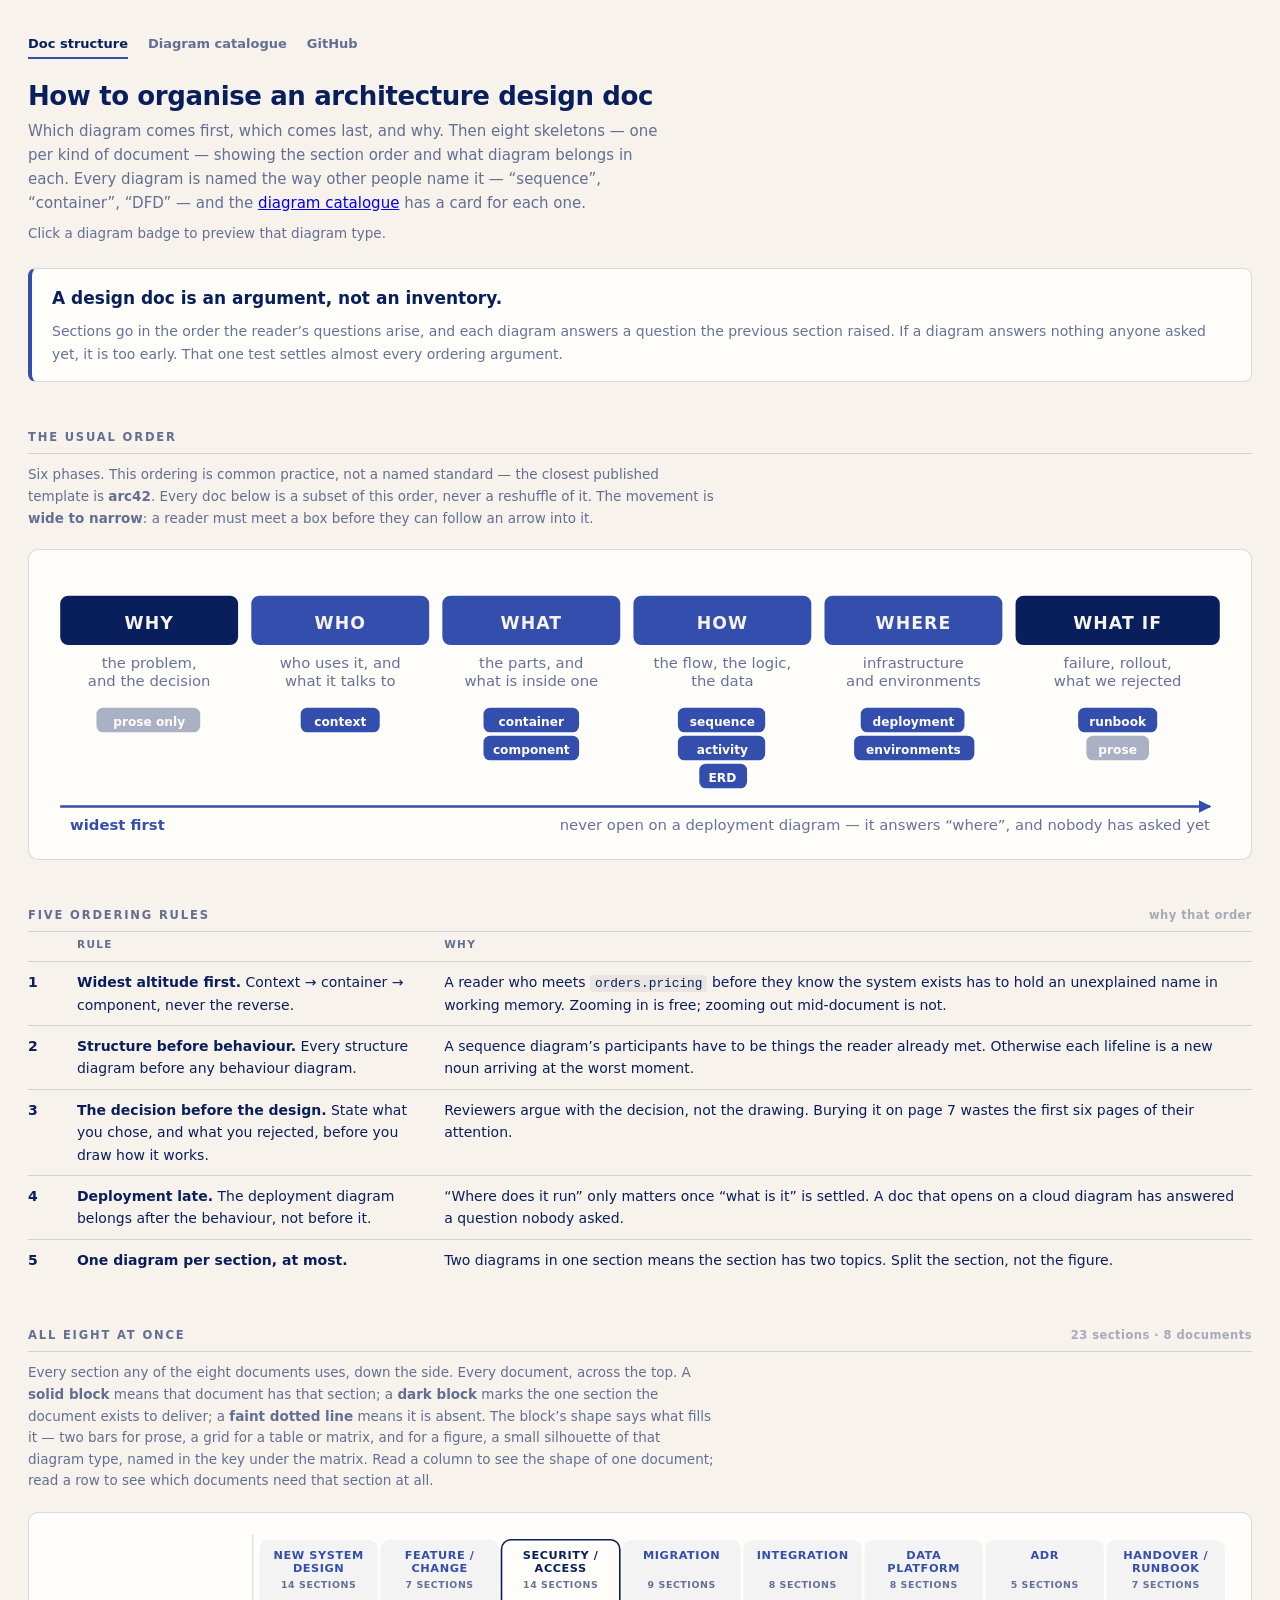
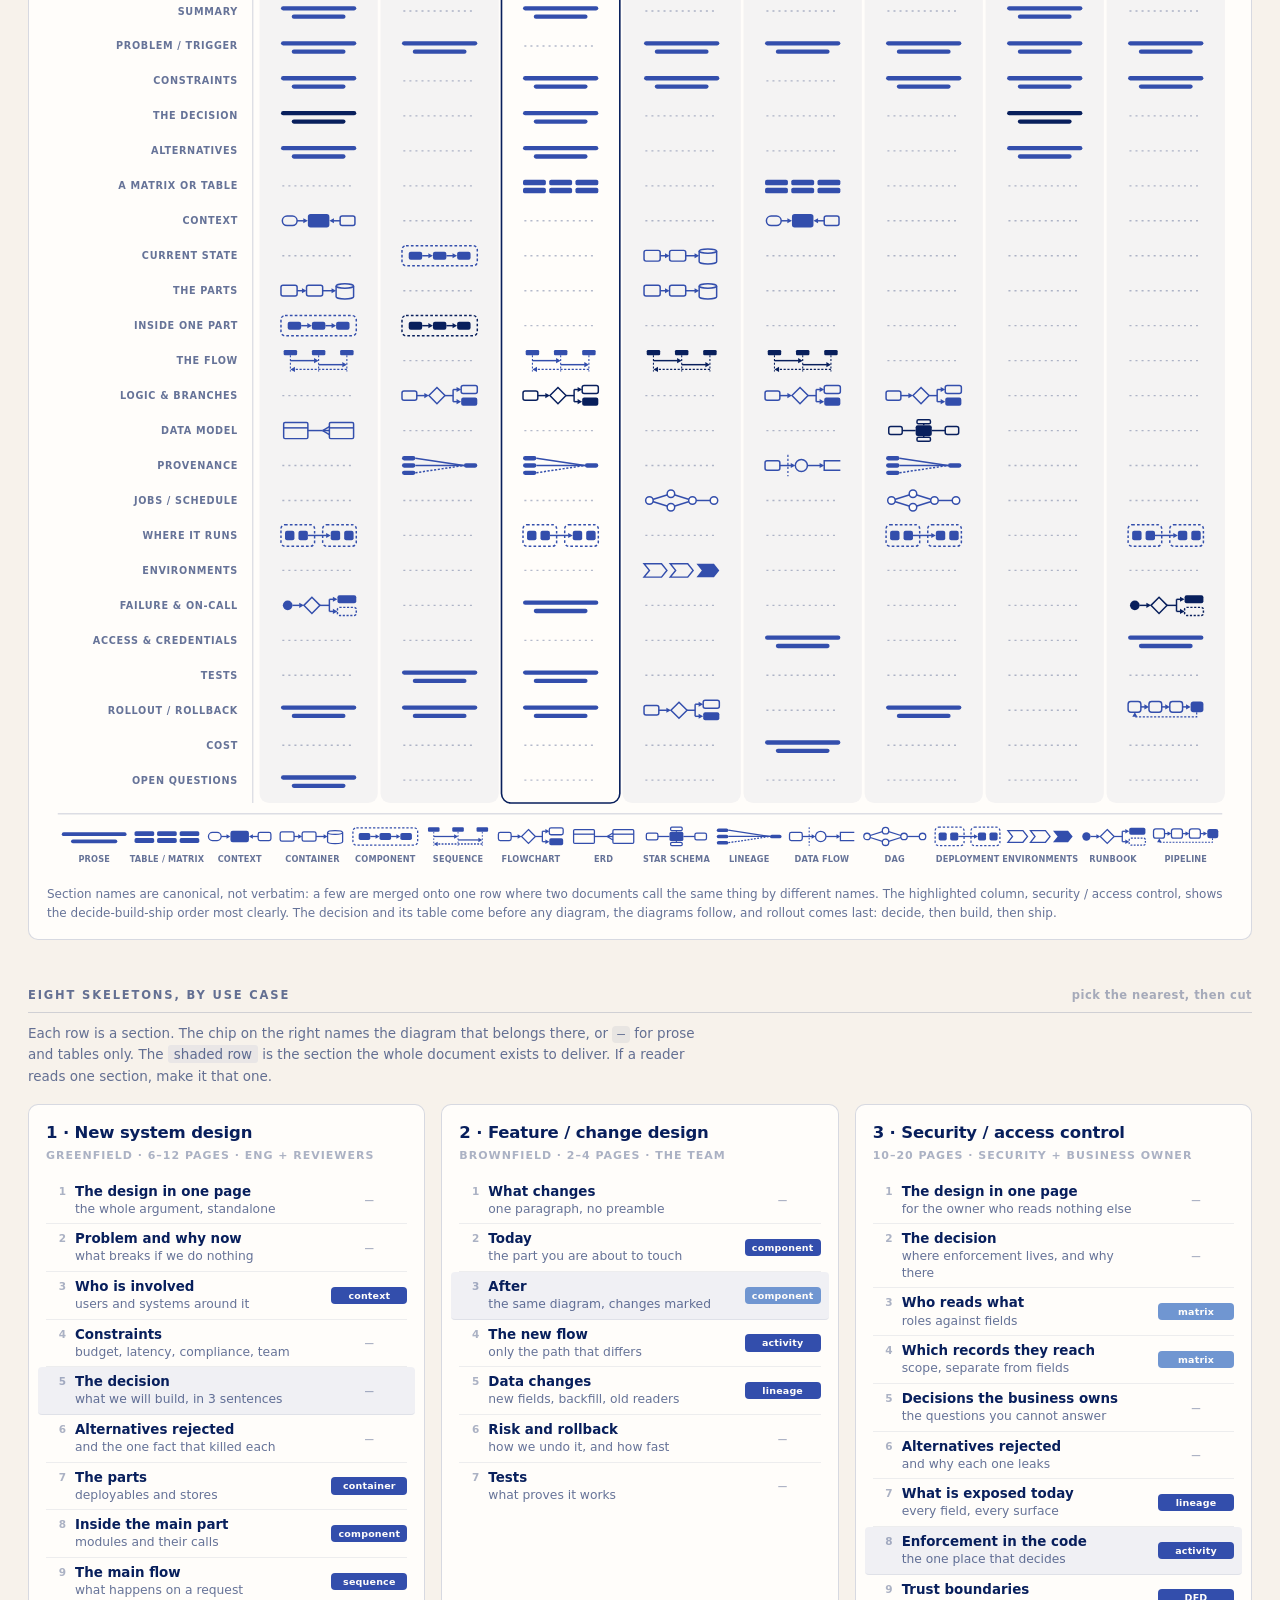
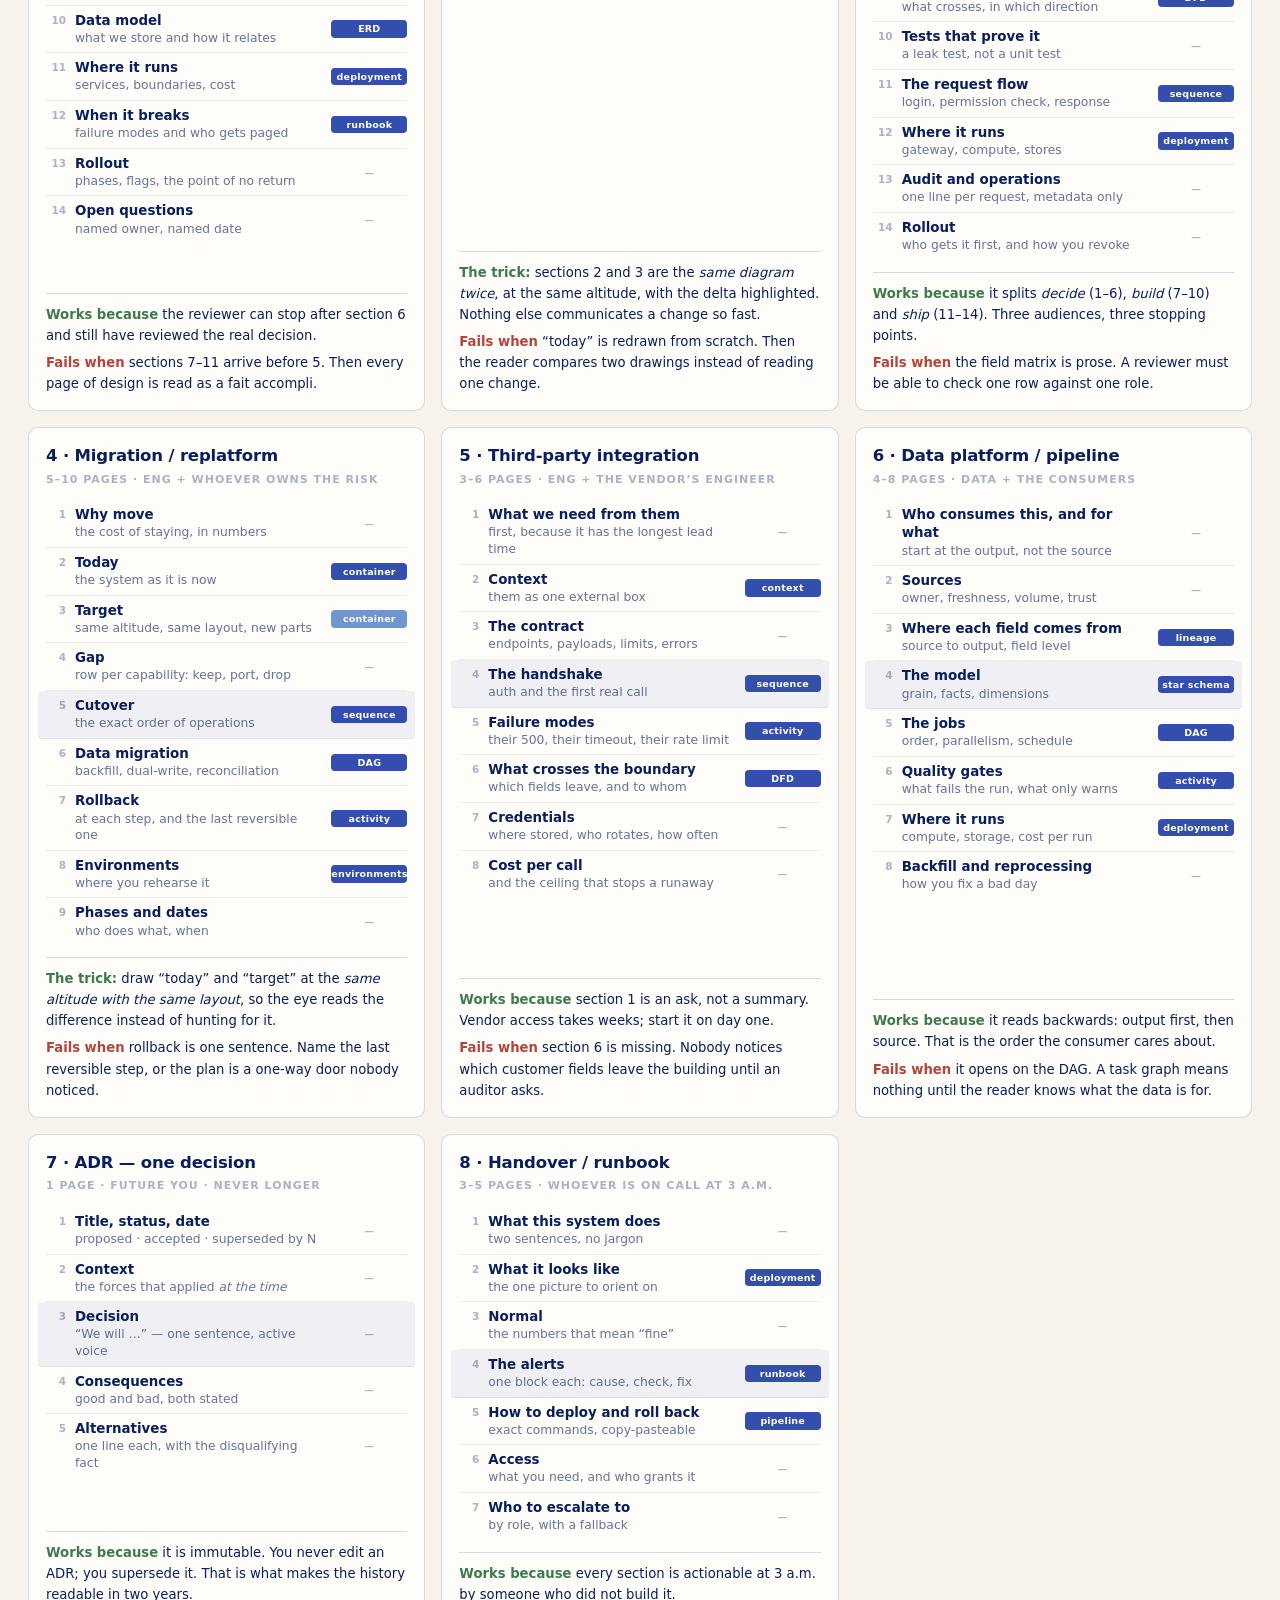
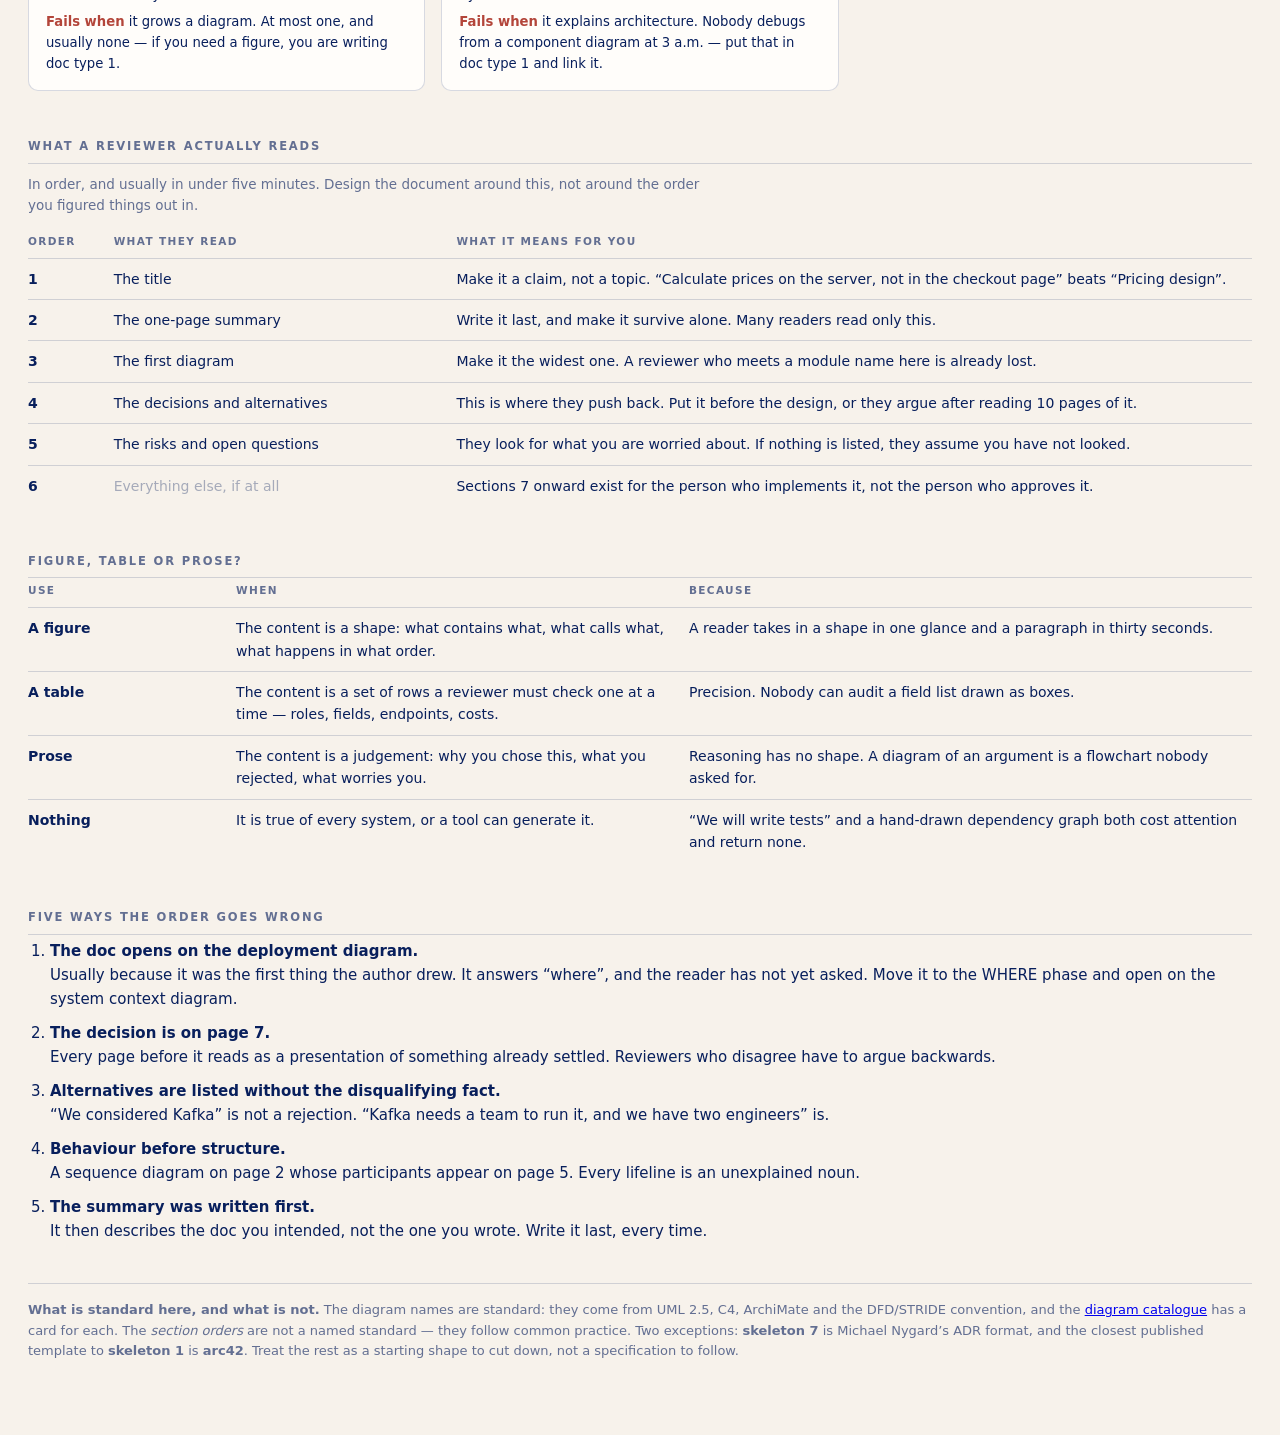
==== docs/index.html @ 03df4615 "docs(site): add design-doc guide with diagram previews INTENTION: Publish a guide that teaches peopl" ====
<!doctype html>
<html lang="en"><head><meta charset="utf-8">
<meta name="viewport" content="width=device-width,initial-scale=1">
<title>How to organise an architecture design doc</title>
<link rel="icon" href="data:,">
<!-- Companion to diagram-types.html. Self-contained: no font, no CDN, no external request.
     One small inline script (no library) opens a diagram badge as a preview. It fetches only
     diagram-types.html from this same site; when that fails, the badge is a plain link.
     Diagram names follow UML 2.5, C4, ArchiMate and the DFD convention; diagram-types.html cards each one. -->
<style>
  :root{
    --bg:#F7F2EB; --card:#FFFDFA; --txt:#081F5C; --data:#334EAC; --data2:#7096D1;
    --mut:rgba(8,31,92,.62); --faint:rgba(8,31,92,.34); --grid:rgba(8,31,92,.16);
    --ok:#3E7A4E; --no:#B3453A;
    --sans:"Segoe UI",system-ui,-apple-system,"Helvetica Neue",sans-serif;
    --mono:ui-monospace,"Cascadia Mono",Consolas,monospace;
  }
  *{box-sizing:border-box}
  body{background:var(--bg);color:var(--txt);margin:0;font:15px/1.6 var(--sans);padding:34px 28px 60px}
  .wrap{max-width:1240px;margin:0 auto}
  h1{font-size:26px;line-height:1.22;margin:0 0 6px;letter-spacing:-.015em}
  .lede{font-size:15px;color:var(--mut);margin:0;max-width:68ch}
  h2{font-size:11.5px;letter-spacing:.16em;text-transform:uppercase;font-weight:700;color:var(--mut);
     margin:46px 0 4px;padding-bottom:7px;border-bottom:1px solid var(--grid)}
  h2 .cnt{float:right;letter-spacing:.04em;color:var(--faint);text-transform:none;font-weight:600}
  .note{font-size:13.5px;color:var(--mut);margin:10px 0 16px;max-width:80ch}
  .rule{background:var(--card);border:1px solid var(--grid);border-left:4px solid var(--data);
        border-radius:8px;padding:16px 20px;margin:24px 0 0}
  .rule b{font-size:17px}
  .rule p{margin:8px 0 0;color:var(--mut);font-size:14px}
  table{border-collapse:collapse;width:100%;font-size:14px}
  th{text-align:left;font-size:10.5px;letter-spacing:.13em;text-transform:uppercase;color:var(--mut);
     font-weight:700;padding:0 14px 8px 0;border-bottom:1px solid var(--grid)}
  td{padding:9px 14px 9px 0;border-bottom:1px solid var(--grid);vertical-align:top}
  tr:last-child td{border-bottom:none}
  code{font:12.8px/1.4 var(--mono);background:rgba(8,31,92,.06);padding:1px 5px;border-radius:4px}
  .hero{background:var(--card);border:1px solid var(--grid);border-radius:10px;padding:16px 18px;margin-top:20px}
  .hero svg{display:block;width:100%;height:auto}
  .grid{display:grid;grid-template-columns:repeat(auto-fit,minmax(min(388px,100%),1fr));gap:16px}
  .skel{background:var(--card);border:1px solid var(--grid);border-radius:10px;padding:15px 17px 16px;
        break-inside:avoid;display:flex;flex-direction:column}
  .skel h3{margin:0 0 1px;font-size:16.5px;letter-spacing:-.01em}
  .skel .meta{font-size:11px;letter-spacing:.09em;text-transform:uppercase;color:var(--faint);
              font-weight:700;margin:0 0 12px}
  ol.sec{list-style:none;counter-reset:s;margin:0 0 12px;padding:0}
  /* two text rows (title, question) share column 2; the chip spans both rows in column 3 */
  ol.sec li{counter-increment:s;display:grid;grid-template-columns:20px 1fr 76px;
            grid-template-areas:"n t d" "n q d";gap:0 9px;
            padding:6px 0;border-bottom:1px solid rgba(8,31,92,.07);font-size:13.4px}
  ol.sec li:last-child{border-bottom:none}
  ol.sec li:before{content:counter(s);grid-area:n;font-size:10.5px;font-weight:700;
                   color:var(--faint);text-align:right;line-height:1.55;font-variant-numeric:tabular-nums}
  ol.sec b{grid-area:t;font-weight:650;line-height:1.35}
  ol.sec span.q{grid-area:q;color:var(--mut);font-size:12.3px;line-height:1.35}
  ol.sec li.hinge{background:rgba(51,78,172,.07);margin:0 -8px;padding:6px 8px;border-radius:4px}
  .dg{grid-area:d;align-self:center;font:9.5px/1.6 var(--sans);font-weight:700;color:#FFFDFA;
      background:var(--data);border-radius:4px;padding:1px 0;text-align:center;letter-spacing:.02em}
  .dg.n{background:none;color:var(--faint);font-weight:600}
  .dg.t{background:var(--data2)}
  a.dg{text-decoration:none;cursor:pointer;transition:background-color .12s}
  a.dg:hover,a.dg:focus-visible{background:var(--txt)}
  a.dg:focus-visible{outline:2px solid var(--data2);outline-offset:2px}
  a.chip,a.key{cursor:pointer}
  a.chip:hover rect,a.chip:focus-visible rect{fill:#081F5C}
  a.chip:focus-visible,a.key:focus-visible{outline:2px solid var(--data2);outline-offset:1px}
  a.key:hover text,a.key:focus-visible text{fill:#081F5C;text-decoration:underline}
  a.key:hover g>*,a.key:focus-visible g>*{opacity:.75}
  .topnav{display:flex;flex-wrap:wrap;gap:6px 20px;font-size:13px;font-weight:600;margin:0 0 22px}
  .topnav a{color:var(--mut);text-decoration:none;padding-bottom:2px;border-bottom:2px solid transparent}
  .topnav a:hover,.topnav a:focus-visible{color:var(--txt);border-bottom-color:var(--grid)}
  .topnav a[aria-current="page"]{color:var(--txt);border-bottom-color:var(--data)}
  .hint{font-size:13.5px;color:var(--mut);margin:8px 0 0}
  /* badge preview: a card cloned from diagram-types.html, shown in a modal dialog */
  #pv{border:none;border-radius:12px;padding:0;width:min(460px,calc(100vw - 32px));max-height:calc(100vh - 40px);
      background:var(--card);color:var(--txt);font:15px/1.6 var(--sans);box-shadow:0 18px 50px rgba(8,31,92,.28)}
  #pv::backdrop{background:rgba(8,31,92,.38)}
  #pv .pv-in{padding:12px 18px 16px}
  #pv .pv-bar{display:flex;justify-content:space-between;align-items:center;gap:10px;margin:0 0 6px;
              font-size:10.5px;letter-spacing:.13em;text-transform:uppercase;font-weight:700;color:var(--faint)}
  #pv .pv-x{border:1px solid var(--grid);background:none;color:var(--txt);border-radius:6px;width:30px;height:30px;
            font:18px/1 var(--sans);cursor:pointer}
  #pv .pv-x:hover,#pv .pv-x:focus-visible{background:rgba(8,31,92,.06);outline:2px solid var(--data2);outline-offset:1px}
  #pv .pv-go{margin:12px 0 0;padding-top:10px;border-top:1px solid var(--grid);font-size:13.5px;font-weight:600}
  #pv .pv-go a{color:var(--data)}
  #pv .card{display:flex;flex-direction:column}
  #pv .card h3{margin:0;font-size:16.5px;letter-spacing:-.01em}
  #pv .hd{display:flex;justify-content:space-between;align-items:baseline;gap:10px}
  #pv .alt{font-size:10.5px;letter-spacing:.11em;text-transform:uppercase;color:var(--faint);font-weight:700;margin:1px 0 11px}
  #pv .freq{font-size:10px;letter-spacing:.1em;white-space:nowrap;color:var(--faint);font-weight:700}
  #pv .freq i{font-style:normal;color:var(--data)}
  #pv .card svg{display:block;width:100%;height:auto;margin:2px 0 13px}
  #pv .kv{display:grid;grid-template-columns:76px 1fr;gap:3px 10px;font-size:13.2px;margin:0 0 11px}
  #pv .kv dt{color:var(--mut);font-weight:600}
  #pv .kv dd{margin:0}
  #pv .io{font-size:13.2px;margin:0 0 8px;padding-left:18px;position:relative}
  #pv .io:before{position:absolute;left:0;top:0;font-weight:700}
  #pv .inc:before{content:"+";color:var(--ok)} #pv .exc:before{content:"\2212";color:var(--no)}
  #pv .when{border-top:1px solid var(--grid);margin-top:4px;padding-top:10px;font-size:13.2px}
  #pv .when p{margin:0 0 6px} #pv .when p:last-child{margin:0}
  #pv .yes b{color:var(--ok)} #pv .no b{color:var(--no)}
  #pv .ex{font-size:11.5px;color:var(--faint);margin:9px 0 0}
  #pv code{font:12.8px/1.4 var(--mono);background:rgba(8,31,92,.06);padding:1px 5px;border-radius:4px}
  .tail{border-top:1px solid var(--grid);margin-top:auto;padding-top:10px;font-size:13.2px}
  .tail p{margin:0 0 6px} .tail p:last-child{margin:0}
  .tail .k b{color:var(--ok)} .tail .x b{color:var(--no)}
  ol.mist{margin:0;padding-left:22px} ol.mist li{margin-bottom:10px} ol.mist b{display:block}
  .foot{margin-top:40px;padding-top:16px;border-top:1px solid var(--grid);font-size:13px;color:var(--mut)}
  @media print{
    #pv,.topnav,.hint{display:none}
    body{background:#fff;padding:0;font-size:9.6pt}
    .grid{grid-template-columns:1fr 1fr;gap:9px}
    .skel,.rule,.hero{background:#fff;break-inside:avoid} h2{margin-top:18px}
  }
</style></head><body><div class="wrap">

<nav class="topnav" aria-label="Site"><a href="index.html" aria-current="page">Doc structure</a><a href="diagram-types.html">Diagram catalogue</a><a href="https://github.com/whitewhiteqq/tech-design-doc">GitHub</a></nav>

<h1>How to organise an architecture design doc</h1>
<p class="lede">Which diagram comes first, which comes last, and why. Then eight skeletons — one per
kind of document — showing the section order and what diagram belongs in each. Every diagram is named
the way other people name it — “sequence”, “container”, “DFD” — and
the <a href="diagram-types.html">diagram catalogue</a> has a card for each one.</p>
<p class="hint" hidden>Click a diagram badge to preview that diagram type.</p>

<div class="rule">
  <b>A design doc is an argument, not an inventory.</b>
  <p>Sections go in the order the reader’s questions arise, and each diagram answers a question the
  previous section raised. If a diagram answers nothing anyone asked yet, it is too early. That one
  test settles almost every ordering argument.</p>
</div>

<!-- ══════════════ the arc ══════════════ -->
<h2>The usual order</h2>
<p class="note">Six phases. This ordering is common practice, not a named standard — the closest published template is <b>arc42</b>. Every doc below is a subset of this order, never a reshuffle of it. The
movement is <b>wide to narrow</b>: a reader must meet a box before they can follow an arrow into it.</p>
<div class="hero">
<svg viewBox="0 0 720 168" role="group" aria-label="Six phases left to right: why, who, what, how, where, what if. Each names the question it answers and the diagram types that belong in it. An arrow underneath reads widest first.">
  <g font-size="10.5" font-weight="800" fill="#F7F2EB" text-anchor="middle" letter-spacing=".06em">
    <rect x="8" y="18" width="108" height="30" rx="5" fill="#081F5C"/><text x="62" y="38">WHY</text>
    <rect x="124" y="18" width="108" height="30" rx="5" fill="#334EAC"/><text x="178" y="38">WHO</text>
    <rect x="240" y="18" width="108" height="30" rx="5" fill="#334EAC"/><text x="294" y="38">WHAT</text>
    <rect x="356" y="18" width="108" height="30" rx="5" fill="#334EAC"/><text x="410" y="38">HOW</text>
    <rect x="472" y="18" width="108" height="30" rx="5" fill="#334EAC"/><text x="526" y="38">WHERE</text>
    <rect x="588" y="18" width="124" height="30" rx="5" fill="#081F5C"/><text x="650" y="38">WHAT IF</text></g>
  <g font-size="9" fill="rgba(8,31,92,.62)" text-anchor="middle">
    <text x="62" y="62">the problem,</text><text x="62" y="73">and the decision</text>
    <text x="178" y="62">who uses it, and</text><text x="178" y="73">what it talks to</text>
    <text x="294" y="62">the parts, and</text><text x="294" y="73">what is inside one</text>
    <text x="410" y="62">the flow, the logic,</text><text x="410" y="73">the data</text>
    <text x="526" y="62">infrastructure</text><text x="526" y="73">and environments</text>
    <text x="650" y="62">failure, rollout,</text><text x="650" y="73">what we rejected</text></g>
  <g font-size="7.4" font-weight="700" text-anchor="middle">
    <rect x="30" y="86" width="63" height="15" rx="4" fill="rgba(8,31,92,.34)"/><text x="62" y="97" fill="#FFFDFA">prose only</text>
    <a class="chip" href="diagram-types.html#a1" data-card="a1" aria-label="Preview: context"><rect x="154" y="86" width="48" height="15" rx="4" fill="#334EAC"/><text x="178" y="97" fill="#FFFDFA">context</text></a>
    <a class="chip" href="diagram-types.html#a2" data-card="a2" aria-label="Preview: container"><rect x="265" y="86" width="58" height="15" rx="4" fill="#334EAC"/><text x="294" y="97" fill="#FFFDFA">container</text></a>
    <a class="chip" href="diagram-types.html#a3" data-card="a3" aria-label="Preview: component"><rect x="265" y="103" width="58" height="15" rx="4" fill="#334EAC"/><text x="294" y="114" fill="#FFFDFA">component</text></a>
    <a class="chip" href="diagram-types.html#c1" data-card="c1" aria-label="Preview: sequence"><rect x="383" y="86" width="53" height="15" rx="4" fill="#334EAC"/><text x="410" y="97" fill="#FFFDFA">sequence</text></a>
    <a class="chip" href="diagram-types.html#c3" data-card="c3" aria-label="Preview: activity"><rect x="383" y="103" width="53" height="15" rx="4" fill="#334EAC"/><text x="410" y="114" fill="#FFFDFA">activity</text></a>
    <a class="chip" href="diagram-types.html#d1" data-card="d1" aria-label="Preview: ERD"><rect x="396" y="120" width="29" height="15" rx="4" fill="#334EAC"/><text x="410" y="131" fill="#FFFDFA">ERD</text></a>
    <a class="chip" href="diagram-types.html#b1" data-card="b1" aria-label="Preview: deployment"><rect x="494" y="86" width="63" height="15" rx="4" fill="#334EAC"/><text x="526" y="97" fill="#FFFDFA">deployment</text></a>
    <a class="chip" href="diagram-types.html#b3" data-card="b3" aria-label="Preview: environments"><rect x="490" y="103" width="73" height="15" rx="4" fill="#334EAC"/><text x="526" y="114" fill="#FFFDFA">environments</text></a>
    <a class="chip" href="diagram-types.html#e3" data-card="e3" aria-label="Preview: runbook"><rect x="626" y="86" width="48" height="15" rx="4" fill="#334EAC"/><text x="650" y="97" fill="#FFFDFA">runbook</text></a>
    <rect x="631" y="103" width="38" height="15" rx="4" fill="rgba(8,31,92,.34)"/><text x="650" y="114" fill="#FFFDFA">prose</text>
  </g>
  <path d="M8 146 L706 146" fill="none" stroke="#334EAC" stroke-width="1.4" marker-end="url(#a)"/>
  <text x="14" y="160" font-size="9" font-weight="700" fill="#334EAC">widest first</text>
  <text x="706" y="160" font-size="9" fill="rgba(8,31,92,.62)" text-anchor="end">never open on a deployment diagram — it answers “where”, and nobody has asked yet</text>
</svg>
</div>

<!-- ══════════════ ordering rules ══════════════ -->
<h2>Five ordering rules <span class="cnt">why that order</span></h2>
<table>
  <tr><th style="width:4%"></th><th style="width:30%">Rule</th><th>Why</th></tr>
  <tr><td><b>1</b></td><td><b>Widest altitude first.</b> Context → container → component, never the reverse.</td>
      <td>A reader who meets <code>orders.pricing</code> before they know the system exists has to hold an unexplained name in working memory. Zooming in is free; zooming out mid-document is not.</td></tr>
  <tr><td><b>2</b></td><td><b>Structure before behaviour.</b> Every structure diagram before any behaviour diagram.</td>
      <td>A sequence diagram’s participants have to be things the reader already met. Otherwise each lifeline is a new noun arriving at the worst moment.</td></tr>
  <tr><td><b>3</b></td><td><b>The decision before the design.</b> State what you chose, and what you rejected, before you draw how it works.</td>
      <td>Reviewers argue with the decision, not the drawing. Burying it on page 7 wastes the first six pages of their attention.</td></tr>
  <tr><td><b>4</b></td><td><b>Deployment late.</b> The deployment diagram belongs after the behaviour, not before it.</td>
      <td>“Where does it run” only matters once “what is it” is settled. A doc that opens on a cloud diagram has answered a question nobody asked.</td></tr>
  <tr><td><b>5</b></td><td><b>One diagram per section, at most.</b></td>
      <td>Two diagrams in one section means the section has two topics. Split the section, not the figure.</td></tr>
</table>

<!-- ══════════════ all eight at once ══════════════ -->
<h2>All eight at once <span class="cnt">23 sections · 8 documents</span></h2>
<p class="note">Every section any of the eight documents uses, down the side. Every document, across
the top. A <b>solid block</b> means that document has that section; a <b>dark block</b> marks the one
section the document exists to deliver; a <b>faint dotted line</b> means it is absent. The block’s
shape says what fills it — two bars for prose, a grid for a table or matrix, and for a figure, a
small silhouette of that diagram type, named in the key under the matrix. Read a column to see the shape of one document; read a row to see which documents need that
section at all.</p>
<div class="hero">
<svg viewBox="0 0 882 702" role="group" aria-label="Twenty-three canonical sections down the side, eight document types across the top. A block means the document has that section, a dark block marks the section it exists to deliver, a faint dotted line means it is absent, and the shape of the block is a small silhouette of what fills the section: prose, a table, or one of fourteen diagram types named in the key underneath.">
<rect x="158" y="8" width="88" height="642" rx="7" fill="rgba(8,31,92,.045)"/>
<text x="202" y="22" font-size="8.4" font-weight="800" fill="#334EAC" text-anchor="middle" letter-spacing=".05em">NEW SYSTEM</text>
<text x="202" y="32" font-size="8.4" font-weight="800" fill="#334EAC" text-anchor="middle" letter-spacing=".05em">DESIGN</text>
<text x="202" y="44" font-size="7" font-weight="600" fill="rgba(8,31,92,.62)" text-anchor="middle" letter-spacing=".06em">14 SECTIONS</text>
<rect x="248" y="8" width="88" height="642" rx="7" fill="rgba(8,31,92,.045)"/>
<text x="292" y="22" font-size="8.4" font-weight="800" fill="#334EAC" text-anchor="middle" letter-spacing=".05em">FEATURE /</text>
<text x="292" y="32" font-size="8.4" font-weight="800" fill="#334EAC" text-anchor="middle" letter-spacing=".05em">CHANGE</text>
<text x="292" y="44" font-size="7" font-weight="600" fill="rgba(8,31,92,.62)" text-anchor="middle" letter-spacing=".06em">7 SECTIONS</text>
<rect x="338" y="8" width="88" height="642" rx="7" fill="#FFFDFA" stroke="#081F5C" stroke-width="1.2"/>
<text x="382" y="22" font-size="8.4" font-weight="800" fill="#081F5C" text-anchor="middle" letter-spacing=".05em">SECURITY /</text>
<text x="382" y="32" font-size="8.4" font-weight="800" fill="#081F5C" text-anchor="middle" letter-spacing=".05em">ACCESS</text>
<text x="382" y="44" font-size="7" font-weight="600" fill="rgba(8,31,92,.62)" text-anchor="middle" letter-spacing=".06em">14 SECTIONS</text>
<rect x="428" y="8" width="88" height="642" rx="7" fill="rgba(8,31,92,.045)"/>
<text x="472" y="22" font-size="8.4" font-weight="800" fill="#334EAC" text-anchor="middle" letter-spacing=".05em">MIGRATION</text>
<text x="472" y="44" font-size="7" font-weight="600" fill="rgba(8,31,92,.62)" text-anchor="middle" letter-spacing=".06em">9 SECTIONS</text>
<rect x="518" y="8" width="88" height="642" rx="7" fill="rgba(8,31,92,.045)"/>
<text x="562" y="22" font-size="8.4" font-weight="800" fill="#334EAC" text-anchor="middle" letter-spacing=".05em">INTEGRATION</text>
<text x="562" y="44" font-size="7" font-weight="600" fill="rgba(8,31,92,.62)" text-anchor="middle" letter-spacing=".06em">8 SECTIONS</text>
<rect x="608" y="8" width="88" height="642" rx="7" fill="rgba(8,31,92,.045)"/>
<text x="652" y="22" font-size="8.4" font-weight="800" fill="#334EAC" text-anchor="middle" letter-spacing=".05em">DATA</text>
<text x="652" y="32" font-size="8.4" font-weight="800" fill="#334EAC" text-anchor="middle" letter-spacing=".05em">PLATFORM</text>
<text x="652" y="44" font-size="7" font-weight="600" fill="rgba(8,31,92,.62)" text-anchor="middle" letter-spacing=".06em">8 SECTIONS</text>
<rect x="698" y="8" width="88" height="642" rx="7" fill="rgba(8,31,92,.045)"/>
<text x="742" y="22" font-size="8.4" font-weight="800" fill="#334EAC" text-anchor="middle" letter-spacing=".05em">ADR</text>
<text x="742" y="44" font-size="7" font-weight="600" fill="rgba(8,31,92,.62)" text-anchor="middle" letter-spacing=".06em">5 SECTIONS</text>
<rect x="788" y="8" width="88" height="642" rx="7" fill="rgba(8,31,92,.045)"/>
<text x="832" y="22" font-size="8.4" font-weight="800" fill="#334EAC" text-anchor="middle" letter-spacing=".05em">HANDOVER /</text>
<text x="832" y="32" font-size="8.4" font-weight="800" fill="#334EAC" text-anchor="middle" letter-spacing=".05em">RUNBOOK</text>
<text x="832" y="44" font-size="7" font-weight="600" fill="rgba(8,31,92,.62)" text-anchor="middle" letter-spacing=".06em">7 SECTIONS</text>
<text x="142" y="63.6" font-size="7.2" font-weight="700" fill="rgba(8,31,92,.62)" text-anchor="end" letter-spacing=".07em">SUMMARY</text>
<rect x="174" y="57.4" width="56" height="3.2" rx="1.6" fill="#334EAC"/><rect x="182" y="63.6" width="40" height="3.2" rx="1.6" fill="#334EAC"/>
<path d="M265 61 h54" stroke="rgba(8,31,92,.30)" stroke-width="1" stroke-dasharray="1.5 3"/>
<rect x="354" y="57.4" width="56" height="3.2" rx="1.6" fill="#334EAC"/><rect x="362" y="63.6" width="40" height="3.2" rx="1.6" fill="#334EAC"/>
<path d="M445 61 h54" stroke="rgba(8,31,92,.30)" stroke-width="1" stroke-dasharray="1.5 3"/>
<path d="M535 61 h54" stroke="rgba(8,31,92,.30)" stroke-width="1" stroke-dasharray="1.5 3"/>
<path d="M625 61 h54" stroke="rgba(8,31,92,.30)" stroke-width="1" stroke-dasharray="1.5 3"/>
<rect x="714" y="57.4" width="56" height="3.2" rx="1.6" fill="#334EAC"/><rect x="722" y="63.6" width="40" height="3.2" rx="1.6" fill="#334EAC"/>
<path d="M805 61 h54" stroke="rgba(8,31,92,.30)" stroke-width="1" stroke-dasharray="1.5 3"/>
<text x="142" y="89.6" font-size="7.2" font-weight="700" fill="rgba(8,31,92,.62)" text-anchor="end" letter-spacing=".07em">PROBLEM / TRIGGER</text>
<rect x="174" y="83.4" width="56" height="3.2" rx="1.6" fill="#334EAC"/><rect x="182" y="89.6" width="40" height="3.2" rx="1.6" fill="#334EAC"/>
<rect x="264" y="83.4" width="56" height="3.2" rx="1.6" fill="#334EAC"/><rect x="272" y="89.6" width="40" height="3.2" rx="1.6" fill="#334EAC"/>
<path d="M355 87 h54" stroke="rgba(8,31,92,.30)" stroke-width="1" stroke-dasharray="1.5 3"/>
<rect x="444" y="83.4" width="56" height="3.2" rx="1.6" fill="#334EAC"/><rect x="452" y="89.6" width="40" height="3.2" rx="1.6" fill="#334EAC"/>
<rect x="534" y="83.4" width="56" height="3.2" rx="1.6" fill="#334EAC"/><rect x="542" y="89.6" width="40" height="3.2" rx="1.6" fill="#334EAC"/>
<rect x="624" y="83.4" width="56" height="3.2" rx="1.6" fill="#334EAC"/><rect x="632" y="89.6" width="40" height="3.2" rx="1.6" fill="#334EAC"/>
<rect x="714" y="83.4" width="56" height="3.2" rx="1.6" fill="#334EAC"/><rect x="722" y="89.6" width="40" height="3.2" rx="1.6" fill="#334EAC"/>
<rect x="804" y="83.4" width="56" height="3.2" rx="1.6" fill="#334EAC"/><rect x="812" y="89.6" width="40" height="3.2" rx="1.6" fill="#334EAC"/>
<text x="142" y="115.6" font-size="7.2" font-weight="700" fill="rgba(8,31,92,.62)" text-anchor="end" letter-spacing=".07em">CONSTRAINTS</text>
<rect x="174" y="109.4" width="56" height="3.2" rx="1.6" fill="#334EAC"/><rect x="182" y="115.6" width="40" height="3.2" rx="1.6" fill="#334EAC"/>
<path d="M265 113 h54" stroke="rgba(8,31,92,.30)" stroke-width="1" stroke-dasharray="1.5 3"/>
<rect x="354" y="109.4" width="56" height="3.2" rx="1.6" fill="#334EAC"/><rect x="362" y="115.6" width="40" height="3.2" rx="1.6" fill="#334EAC"/>
<rect x="444" y="109.4" width="56" height="3.2" rx="1.6" fill="#334EAC"/><rect x="452" y="115.6" width="40" height="3.2" rx="1.6" fill="#334EAC"/>
<path d="M535 113 h54" stroke="rgba(8,31,92,.30)" stroke-width="1" stroke-dasharray="1.5 3"/>
<rect x="624" y="109.4" width="56" height="3.2" rx="1.6" fill="#334EAC"/><rect x="632" y="115.6" width="40" height="3.2" rx="1.6" fill="#334EAC"/>
<rect x="714" y="109.4" width="56" height="3.2" rx="1.6" fill="#334EAC"/><rect x="722" y="115.6" width="40" height="3.2" rx="1.6" fill="#334EAC"/>
<rect x="804" y="109.4" width="56" height="3.2" rx="1.6" fill="#334EAC"/><rect x="812" y="115.6" width="40" height="3.2" rx="1.6" fill="#334EAC"/>
<text x="142" y="141.6" font-size="7.2" font-weight="700" fill="rgba(8,31,92,.62)" text-anchor="end" letter-spacing=".07em">THE DECISION</text>
<rect x="174" y="135.4" width="56" height="3.2" rx="1.6" fill="#081F5C"/><rect x="182" y="141.6" width="40" height="3.2" rx="1.6" fill="#081F5C"/>
<path d="M265 139 h54" stroke="rgba(8,31,92,.30)" stroke-width="1" stroke-dasharray="1.5 3"/>
<rect x="354" y="135.4" width="56" height="3.2" rx="1.6" fill="#334EAC"/><rect x="362" y="141.6" width="40" height="3.2" rx="1.6" fill="#334EAC"/>
<path d="M445 139 h54" stroke="rgba(8,31,92,.30)" stroke-width="1" stroke-dasharray="1.5 3"/>
<path d="M535 139 h54" stroke="rgba(8,31,92,.30)" stroke-width="1" stroke-dasharray="1.5 3"/>
<path d="M625 139 h54" stroke="rgba(8,31,92,.30)" stroke-width="1" stroke-dasharray="1.5 3"/>
<rect x="714" y="135.4" width="56" height="3.2" rx="1.6" fill="#081F5C"/><rect x="722" y="141.6" width="40" height="3.2" rx="1.6" fill="#081F5C"/>
<path d="M805 139 h54" stroke="rgba(8,31,92,.30)" stroke-width="1" stroke-dasharray="1.5 3"/>
<text x="142" y="167.6" font-size="7.2" font-weight="700" fill="rgba(8,31,92,.62)" text-anchor="end" letter-spacing=".07em">ALTERNATIVES</text>
<rect x="174" y="161.4" width="56" height="3.2" rx="1.6" fill="#334EAC"/><rect x="182" y="167.6" width="40" height="3.2" rx="1.6" fill="#334EAC"/>
<path d="M265 165 h54" stroke="rgba(8,31,92,.30)" stroke-width="1" stroke-dasharray="1.5 3"/>
<rect x="354" y="161.4" width="56" height="3.2" rx="1.6" fill="#334EAC"/><rect x="362" y="167.6" width="40" height="3.2" rx="1.6" fill="#334EAC"/>
<path d="M445 165 h54" stroke="rgba(8,31,92,.30)" stroke-width="1" stroke-dasharray="1.5 3"/>
<path d="M535 165 h54" stroke="rgba(8,31,92,.30)" stroke-width="1" stroke-dasharray="1.5 3"/>
<path d="M625 165 h54" stroke="rgba(8,31,92,.30)" stroke-width="1" stroke-dasharray="1.5 3"/>
<rect x="714" y="161.4" width="56" height="3.2" rx="1.6" fill="#334EAC"/><rect x="722" y="167.6" width="40" height="3.2" rx="1.6" fill="#334EAC"/>
<path d="M805 165 h54" stroke="rgba(8,31,92,.30)" stroke-width="1" stroke-dasharray="1.5 3"/>
<text x="142" y="193.6" font-size="7.2" font-weight="700" fill="rgba(8,31,92,.62)" text-anchor="end" letter-spacing=".07em">A MATRIX OR TABLE</text>
<path d="M175 191 h54" stroke="rgba(8,31,92,.30)" stroke-width="1" stroke-dasharray="1.5 3"/>
<path d="M265 191 h54" stroke="rgba(8,31,92,.30)" stroke-width="1" stroke-dasharray="1.5 3"/>
<rect x="354" y="186.4" width="17" height="4.2" rx="1.4" fill="#334EAC"/><rect x="373.5" y="186.4" width="17" height="4.2" rx="1.4" fill="#334EAC"/><rect x="393" y="186.4" width="17" height="4.2" rx="1.4" fill="#334EAC"/><rect x="354" y="192.4" width="17" height="4.2" rx="1.4" fill="#334EAC"/><rect x="373.5" y="192.4" width="17" height="4.2" rx="1.4" fill="#334EAC"/><rect x="393" y="192.4" width="17" height="4.2" rx="1.4" fill="#334EAC"/>
<path d="M445 191 h54" stroke="rgba(8,31,92,.30)" stroke-width="1" stroke-dasharray="1.5 3"/>
<rect x="534" y="186.4" width="17" height="4.2" rx="1.4" fill="#334EAC"/><rect x="553.5" y="186.4" width="17" height="4.2" rx="1.4" fill="#334EAC"/><rect x="573" y="186.4" width="17" height="4.2" rx="1.4" fill="#334EAC"/><rect x="534" y="192.4" width="17" height="4.2" rx="1.4" fill="#334EAC"/><rect x="553.5" y="192.4" width="17" height="4.2" rx="1.4" fill="#334EAC"/><rect x="573" y="192.4" width="17" height="4.2" rx="1.4" fill="#334EAC"/>
<path d="M625 191 h54" stroke="rgba(8,31,92,.30)" stroke-width="1" stroke-dasharray="1.5 3"/>
<path d="M715 191 h54" stroke="rgba(8,31,92,.30)" stroke-width="1" stroke-dasharray="1.5 3"/>
<path d="M805 191 h54" stroke="rgba(8,31,92,.30)" stroke-width="1" stroke-dasharray="1.5 3"/>
<text x="142" y="219.6" font-size="7.2" font-weight="700" fill="rgba(8,31,92,.62)" text-anchor="end" letter-spacing=".07em">CONTEXT</text>
<rect x="194" y="212" width="16" height="10" rx="2" fill="#334EAC"/><rect x="175" y="213.5" width="11" height="7" rx="3.5" fill="none" stroke="#334EAC" stroke-width="1.1"/><rect x="218" y="213.5" width="11" height="7" rx="1.5" fill="none" stroke="#334EAC" stroke-width="1.1"/><path d="M186 217 L191 217" fill="none" stroke="#334EAC" stroke-width="1.1"/><polygon points="194,217 190.6,215.1 190.6,218.9" fill="#334EAC"/><path d="M218 217 L213 217" fill="none" stroke="#334EAC" stroke-width="1.1"/><polygon points="210,217 213.4,215.1 213.4,218.9" fill="#334EAC"/>
<path d="M265 217 h54" stroke="rgba(8,31,92,.30)" stroke-width="1" stroke-dasharray="1.5 3"/>
<path d="M355 217 h54" stroke="rgba(8,31,92,.30)" stroke-width="1" stroke-dasharray="1.5 3"/>
<path d="M445 217 h54" stroke="rgba(8,31,92,.30)" stroke-width="1" stroke-dasharray="1.5 3"/>
<rect x="554" y="212" width="16" height="10" rx="2" fill="#334EAC"/><rect x="535" y="213.5" width="11" height="7" rx="3.5" fill="none" stroke="#334EAC" stroke-width="1.1"/><rect x="578" y="213.5" width="11" height="7" rx="1.5" fill="none" stroke="#334EAC" stroke-width="1.1"/><path d="M546 217 L551 217" fill="none" stroke="#334EAC" stroke-width="1.1"/><polygon points="554,217 550.6,215.1 550.6,218.9" fill="#334EAC"/><path d="M578 217 L573 217" fill="none" stroke="#334EAC" stroke-width="1.1"/><polygon points="570,217 573.4,215.1 573.4,218.9" fill="#334EAC"/>
<path d="M625 217 h54" stroke="rgba(8,31,92,.30)" stroke-width="1" stroke-dasharray="1.5 3"/>
<path d="M715 217 h54" stroke="rgba(8,31,92,.30)" stroke-width="1" stroke-dasharray="1.5 3"/>
<path d="M805 217 h54" stroke="rgba(8,31,92,.30)" stroke-width="1" stroke-dasharray="1.5 3"/>
<text x="142" y="245.6" font-size="7.2" font-weight="700" fill="rgba(8,31,92,.62)" text-anchor="end" letter-spacing=".07em">CURRENT STATE</text>
<path d="M175 243 h54" stroke="rgba(8,31,92,.30)" stroke-width="1" stroke-dasharray="1.5 3"/>
<rect x="264" y="235.5" width="56" height="15" rx="3" fill="none" stroke="#334EAC" stroke-width="1.1" stroke-dasharray="2 1.6"/><rect x="269" y="240" width="10" height="6" rx="1.5" fill="#334EAC"/><rect x="287" y="240" width="10" height="6" rx="1.5" fill="#334EAC"/><rect x="305" y="240" width="10" height="6" rx="1.5" fill="#334EAC"/><path d="M279 243 L284 243" fill="none" stroke="#334EAC" stroke-width="1.1"/><polygon points="287,243 283.6,241.1 283.6,244.9" fill="#334EAC"/><path d="M297 243 L302 243" fill="none" stroke="#334EAC" stroke-width="1.1"/><polygon points="305,243 301.6,241.1 301.6,244.9" fill="#334EAC"/>
<path d="M355 243 h54" stroke="rgba(8,31,92,.30)" stroke-width="1" stroke-dasharray="1.5 3"/>
<rect x="444" y="239" width="12" height="8" rx="1.5" fill="none" stroke="#334EAC" stroke-width="1.1"/><rect x="463" y="239" width="12" height="8" rx="1.5" fill="none" stroke="#334EAC" stroke-width="1.1"/><path d="M485 239.5 v8 a6.5 1.6 0 0 0 13 0 v-8" fill="none" stroke="#334EAC" stroke-width="1.1"/><ellipse cx="491.5" cy="239.5" rx="6.5" ry="1.6" fill="none" stroke="#334EAC" stroke-width="1.1"/><path d="M456 243 L460 243" fill="none" stroke="#334EAC" stroke-width="1.1"/><polygon points="463,243 459.6,241.1 459.6,244.9" fill="#334EAC"/><path d="M475 243 L482 243" fill="none" stroke="#334EAC" stroke-width="1.1"/><polygon points="485,243 481.6,241.1 481.6,244.9" fill="#334EAC"/>
<path d="M535 243 h54" stroke="rgba(8,31,92,.30)" stroke-width="1" stroke-dasharray="1.5 3"/>
<path d="M625 243 h54" stroke="rgba(8,31,92,.30)" stroke-width="1" stroke-dasharray="1.5 3"/>
<path d="M715 243 h54" stroke="rgba(8,31,92,.30)" stroke-width="1" stroke-dasharray="1.5 3"/>
<path d="M805 243 h54" stroke="rgba(8,31,92,.30)" stroke-width="1" stroke-dasharray="1.5 3"/>
<text x="142" y="271.6" font-size="7.2" font-weight="700" fill="rgba(8,31,92,.62)" text-anchor="end" letter-spacing=".07em">THE PARTS</text>
<rect x="174" y="265" width="12" height="8" rx="1.5" fill="none" stroke="#334EAC" stroke-width="1.1"/><rect x="193" y="265" width="12" height="8" rx="1.5" fill="none" stroke="#334EAC" stroke-width="1.1"/><path d="M215 265.5 v8 a6.5 1.6 0 0 0 13 0 v-8" fill="none" stroke="#334EAC" stroke-width="1.1"/><ellipse cx="221.5" cy="265.5" rx="6.5" ry="1.6" fill="none" stroke="#334EAC" stroke-width="1.1"/><path d="M186 269 L190 269" fill="none" stroke="#334EAC" stroke-width="1.1"/><polygon points="193,269 189.6,267.1 189.6,270.9" fill="#334EAC"/><path d="M205 269 L212 269" fill="none" stroke="#334EAC" stroke-width="1.1"/><polygon points="215,269 211.6,267.1 211.6,270.9" fill="#334EAC"/>
<path d="M265 269 h54" stroke="rgba(8,31,92,.30)" stroke-width="1" stroke-dasharray="1.5 3"/>
<path d="M355 269 h54" stroke="rgba(8,31,92,.30)" stroke-width="1" stroke-dasharray="1.5 3"/>
<rect x="444" y="265" width="12" height="8" rx="1.5" fill="none" stroke="#334EAC" stroke-width="1.1"/><rect x="463" y="265" width="12" height="8" rx="1.5" fill="none" stroke="#334EAC" stroke-width="1.1"/><path d="M485 265.5 v8 a6.5 1.6 0 0 0 13 0 v-8" fill="none" stroke="#334EAC" stroke-width="1.1"/><ellipse cx="491.5" cy="265.5" rx="6.5" ry="1.6" fill="none" stroke="#334EAC" stroke-width="1.1"/><path d="M456 269 L460 269" fill="none" stroke="#334EAC" stroke-width="1.1"/><polygon points="463,269 459.6,267.1 459.6,270.9" fill="#334EAC"/><path d="M475 269 L482 269" fill="none" stroke="#334EAC" stroke-width="1.1"/><polygon points="485,269 481.6,267.1 481.6,270.9" fill="#334EAC"/>
<path d="M535 269 h54" stroke="rgba(8,31,92,.30)" stroke-width="1" stroke-dasharray="1.5 3"/>
<path d="M625 269 h54" stroke="rgba(8,31,92,.30)" stroke-width="1" stroke-dasharray="1.5 3"/>
<path d="M715 269 h54" stroke="rgba(8,31,92,.30)" stroke-width="1" stroke-dasharray="1.5 3"/>
<path d="M805 269 h54" stroke="rgba(8,31,92,.30)" stroke-width="1" stroke-dasharray="1.5 3"/>
<text x="142" y="297.6" font-size="7.2" font-weight="700" fill="rgba(8,31,92,.62)" text-anchor="end" letter-spacing=".07em">INSIDE ONE PART</text>
<rect x="174" y="287.5" width="56" height="15" rx="3" fill="none" stroke="#334EAC" stroke-width="1.1" stroke-dasharray="2 1.6"/><rect x="179" y="292" width="10" height="6" rx="1.5" fill="#334EAC"/><rect x="197" y="292" width="10" height="6" rx="1.5" fill="#334EAC"/><rect x="215" y="292" width="10" height="6" rx="1.5" fill="#334EAC"/><path d="M189 295 L194 295" fill="none" stroke="#334EAC" stroke-width="1.1"/><polygon points="197,295 193.6,293.1 193.6,296.9" fill="#334EAC"/><path d="M207 295 L212 295" fill="none" stroke="#334EAC" stroke-width="1.1"/><polygon points="215,295 211.6,293.1 211.6,296.9" fill="#334EAC"/>
<rect x="264" y="287.5" width="56" height="15" rx="3" fill="none" stroke="#081F5C" stroke-width="1.1" stroke-dasharray="2 1.6"/><rect x="269" y="292" width="10" height="6" rx="1.5" fill="#081F5C"/><rect x="287" y="292" width="10" height="6" rx="1.5" fill="#081F5C"/><rect x="305" y="292" width="10" height="6" rx="1.5" fill="#081F5C"/><path d="M279 295 L284 295" fill="none" stroke="#081F5C" stroke-width="1.1"/><polygon points="287,295 283.6,293.1 283.6,296.9" fill="#081F5C"/><path d="M297 295 L302 295" fill="none" stroke="#081F5C" stroke-width="1.1"/><polygon points="305,295 301.6,293.1 301.6,296.9" fill="#081F5C"/>
<path d="M355 295 h54" stroke="rgba(8,31,92,.30)" stroke-width="1" stroke-dasharray="1.5 3"/>
<path d="M445 295 h54" stroke="rgba(8,31,92,.30)" stroke-width="1" stroke-dasharray="1.5 3"/>
<path d="M535 295 h54" stroke="rgba(8,31,92,.30)" stroke-width="1" stroke-dasharray="1.5 3"/>
<path d="M625 295 h54" stroke="rgba(8,31,92,.30)" stroke-width="1" stroke-dasharray="1.5 3"/>
<path d="M715 295 h54" stroke="rgba(8,31,92,.30)" stroke-width="1" stroke-dasharray="1.5 3"/>
<path d="M805 295 h54" stroke="rgba(8,31,92,.30)" stroke-width="1" stroke-dasharray="1.5 3"/>
<text x="142" y="323.6" font-size="7.2" font-weight="700" fill="rgba(8,31,92,.62)" text-anchor="end" letter-spacing=".07em">THE FLOW</text>
<rect x="176" y="313" width="10" height="4" rx="1" fill="#334EAC"/><path d="M181 317 L181 329" fill="none" stroke="#334EAC" stroke-width="0.8" stroke-dasharray="1.4 1.4"/><rect x="197" y="313" width="10" height="4" rx="1" fill="#334EAC"/><path d="M202 317 L202 329" fill="none" stroke="#334EAC" stroke-width="0.8" stroke-dasharray="1.4 1.4"/><rect x="218" y="313" width="10" height="4" rx="1" fill="#334EAC"/><path d="M223 317 L223 329" fill="none" stroke="#334EAC" stroke-width="0.8" stroke-dasharray="1.4 1.4"/><path d="M181 321 L199 321" fill="none" stroke="#334EAC" stroke-width="1.1"/><polygon points="202,321 198.6,319.1 198.6,322.9" fill="#334EAC"/><path d="M202 324 L220 324" fill="none" stroke="#334EAC" stroke-width="1.1"/><polygon points="223,324 219.6,322.1 219.6,325.9" fill="#334EAC"/><path d="M223 327.5 L184 327.5" fill="none" stroke="#334EAC" stroke-width="1.1" stroke-dasharray="1.6 1.2"/><polygon points="181,327.5 184.4,325.6 184.4,329.4" fill="#334EAC"/>
<path d="M265 321 h54" stroke="rgba(8,31,92,.30)" stroke-width="1" stroke-dasharray="1.5 3"/>
<rect x="356" y="313" width="10" height="4" rx="1" fill="#334EAC"/><path d="M361 317 L361 329" fill="none" stroke="#334EAC" stroke-width="0.8" stroke-dasharray="1.4 1.4"/><rect x="377" y="313" width="10" height="4" rx="1" fill="#334EAC"/><path d="M382 317 L382 329" fill="none" stroke="#334EAC" stroke-width="0.8" stroke-dasharray="1.4 1.4"/><rect x="398" y="313" width="10" height="4" rx="1" fill="#334EAC"/><path d="M403 317 L403 329" fill="none" stroke="#334EAC" stroke-width="0.8" stroke-dasharray="1.4 1.4"/><path d="M361 321 L379 321" fill="none" stroke="#334EAC" stroke-width="1.1"/><polygon points="382,321 378.6,319.1 378.6,322.9" fill="#334EAC"/><path d="M382 324 L400 324" fill="none" stroke="#334EAC" stroke-width="1.1"/><polygon points="403,324 399.6,322.1 399.6,325.9" fill="#334EAC"/><path d="M403 327.5 L364 327.5" fill="none" stroke="#334EAC" stroke-width="1.1" stroke-dasharray="1.6 1.2"/><polygon points="361,327.5 364.4,325.6 364.4,329.4" fill="#334EAC"/>
<rect x="446" y="313" width="10" height="4" rx="1" fill="#081F5C"/><path d="M451 317 L451 329" fill="none" stroke="#081F5C" stroke-width="0.8" stroke-dasharray="1.4 1.4"/><rect x="467" y="313" width="10" height="4" rx="1" fill="#081F5C"/><path d="M472 317 L472 329" fill="none" stroke="#081F5C" stroke-width="0.8" stroke-dasharray="1.4 1.4"/><rect x="488" y="313" width="10" height="4" rx="1" fill="#081F5C"/><path d="M493 317 L493 329" fill="none" stroke="#081F5C" stroke-width="0.8" stroke-dasharray="1.4 1.4"/><path d="M451 321 L469 321" fill="none" stroke="#081F5C" stroke-width="1.1"/><polygon points="472,321 468.6,319.1 468.6,322.9" fill="#081F5C"/><path d="M472 324 L490 324" fill="none" stroke="#081F5C" stroke-width="1.1"/><polygon points="493,324 489.6,322.1 489.6,325.9" fill="#081F5C"/><path d="M493 327.5 L454 327.5" fill="none" stroke="#081F5C" stroke-width="1.1" stroke-dasharray="1.6 1.2"/><polygon points="451,327.5 454.4,325.6 454.4,329.4" fill="#081F5C"/>
<rect x="536" y="313" width="10" height="4" rx="1" fill="#081F5C"/><path d="M541 317 L541 329" fill="none" stroke="#081F5C" stroke-width="0.8" stroke-dasharray="1.4 1.4"/><rect x="557" y="313" width="10" height="4" rx="1" fill="#081F5C"/><path d="M562 317 L562 329" fill="none" stroke="#081F5C" stroke-width="0.8" stroke-dasharray="1.4 1.4"/><rect x="578" y="313" width="10" height="4" rx="1" fill="#081F5C"/><path d="M583 317 L583 329" fill="none" stroke="#081F5C" stroke-width="0.8" stroke-dasharray="1.4 1.4"/><path d="M541 321 L559 321" fill="none" stroke="#081F5C" stroke-width="1.1"/><polygon points="562,321 558.6,319.1 558.6,322.9" fill="#081F5C"/><path d="M562 324 L580 324" fill="none" stroke="#081F5C" stroke-width="1.1"/><polygon points="583,324 579.6,322.1 579.6,325.9" fill="#081F5C"/><path d="M583 327.5 L544 327.5" fill="none" stroke="#081F5C" stroke-width="1.1" stroke-dasharray="1.6 1.2"/><polygon points="541,327.5 544.4,325.6 544.4,329.4" fill="#081F5C"/>
<path d="M625 321 h54" stroke="rgba(8,31,92,.30)" stroke-width="1" stroke-dasharray="1.5 3"/>
<path d="M715 321 h54" stroke="rgba(8,31,92,.30)" stroke-width="1" stroke-dasharray="1.5 3"/>
<path d="M805 321 h54" stroke="rgba(8,31,92,.30)" stroke-width="1" stroke-dasharray="1.5 3"/>
<text x="142" y="349.6" font-size="7.2" font-weight="700" fill="rgba(8,31,92,.62)" text-anchor="end" letter-spacing=".07em">LOGIC &amp; BRANCHES</text>
<path d="M175 347 h54" stroke="rgba(8,31,92,.30)" stroke-width="1" stroke-dasharray="1.5 3"/>
<rect x="264" y="343.5" width="11" height="7" rx="1.5" fill="none" stroke="#334EAC" stroke-width="1.1"/><path d="M275 347 L281 347" fill="none" stroke="#334EAC" stroke-width="1.1"/><polygon points="284,347 280.6,345.1 280.6,348.9" fill="#334EAC"/><polygon points="290,341 296,347 290,353 284,347" fill="none" stroke="#334EAC" stroke-width="1.1"/><path d="M296 347 L302 347" fill="none" stroke="#334EAC" stroke-width="1.1"/><path d="M302 342.5 L302 351.5" fill="none" stroke="#334EAC" stroke-width="1.1"/><path d="M302 342.5 L305 342.5" fill="none" stroke="#334EAC" stroke-width="1.1"/><polygon points="308,342.5 304.6,340.6 304.6,344.4" fill="#334EAC"/><path d="M302 351.5 L305 351.5" fill="none" stroke="#334EAC" stroke-width="1.1"/><polygon points="308,351.5 304.6,349.6 304.6,353.4" fill="#334EAC"/><rect x="308" y="339.5" width="12" height="6" rx="1.5" fill="none" stroke="#334EAC" stroke-width="1.1"/><rect x="308" y="348.5" width="12" height="6" rx="1.5" fill="#334EAC"/>
<rect x="354" y="343.5" width="11" height="7" rx="1.5" fill="none" stroke="#081F5C" stroke-width="1.1"/><path d="M365 347 L371 347" fill="none" stroke="#081F5C" stroke-width="1.1"/><polygon points="374,347 370.6,345.1 370.6,348.9" fill="#081F5C"/><polygon points="380,341 386,347 380,353 374,347" fill="none" stroke="#081F5C" stroke-width="1.1"/><path d="M386 347 L392 347" fill="none" stroke="#081F5C" stroke-width="1.1"/><path d="M392 342.5 L392 351.5" fill="none" stroke="#081F5C" stroke-width="1.1"/><path d="M392 342.5 L395 342.5" fill="none" stroke="#081F5C" stroke-width="1.1"/><polygon points="398,342.5 394.6,340.6 394.6,344.4" fill="#081F5C"/><path d="M392 351.5 L395 351.5" fill="none" stroke="#081F5C" stroke-width="1.1"/><polygon points="398,351.5 394.6,349.6 394.6,353.4" fill="#081F5C"/><rect x="398" y="339.5" width="12" height="6" rx="1.5" fill="none" stroke="#081F5C" stroke-width="1.1"/><rect x="398" y="348.5" width="12" height="6" rx="1.5" fill="#081F5C"/>
<path d="M445 347 h54" stroke="rgba(8,31,92,.30)" stroke-width="1" stroke-dasharray="1.5 3"/>
<rect x="534" y="343.5" width="11" height="7" rx="1.5" fill="none" stroke="#334EAC" stroke-width="1.1"/><path d="M545 347 L551 347" fill="none" stroke="#334EAC" stroke-width="1.1"/><polygon points="554,347 550.6,345.1 550.6,348.9" fill="#334EAC"/><polygon points="560,341 566,347 560,353 554,347" fill="none" stroke="#334EAC" stroke-width="1.1"/><path d="M566 347 L572 347" fill="none" stroke="#334EAC" stroke-width="1.1"/><path d="M572 342.5 L572 351.5" fill="none" stroke="#334EAC" stroke-width="1.1"/><path d="M572 342.5 L575 342.5" fill="none" stroke="#334EAC" stroke-width="1.1"/><polygon points="578,342.5 574.6,340.6 574.6,344.4" fill="#334EAC"/><path d="M572 351.5 L575 351.5" fill="none" stroke="#334EAC" stroke-width="1.1"/><polygon points="578,351.5 574.6,349.6 574.6,353.4" fill="#334EAC"/><rect x="578" y="339.5" width="12" height="6" rx="1.5" fill="none" stroke="#334EAC" stroke-width="1.1"/><rect x="578" y="348.5" width="12" height="6" rx="1.5" fill="#334EAC"/>
<rect x="624" y="343.5" width="11" height="7" rx="1.5" fill="none" stroke="#334EAC" stroke-width="1.1"/><path d="M635 347 L641 347" fill="none" stroke="#334EAC" stroke-width="1.1"/><polygon points="644,347 640.6,345.1 640.6,348.9" fill="#334EAC"/><polygon points="650,341 656,347 650,353 644,347" fill="none" stroke="#334EAC" stroke-width="1.1"/><path d="M656 347 L662 347" fill="none" stroke="#334EAC" stroke-width="1.1"/><path d="M662 342.5 L662 351.5" fill="none" stroke="#334EAC" stroke-width="1.1"/><path d="M662 342.5 L665 342.5" fill="none" stroke="#334EAC" stroke-width="1.1"/><polygon points="668,342.5 664.6,340.6 664.6,344.4" fill="#334EAC"/><path d="M662 351.5 L665 351.5" fill="none" stroke="#334EAC" stroke-width="1.1"/><polygon points="668,351.5 664.6,349.6 664.6,353.4" fill="#334EAC"/><rect x="668" y="339.5" width="12" height="6" rx="1.5" fill="none" stroke="#334EAC" stroke-width="1.1"/><rect x="668" y="348.5" width="12" height="6" rx="1.5" fill="#334EAC"/>
<path d="M715 347 h54" stroke="rgba(8,31,92,.30)" stroke-width="1" stroke-dasharray="1.5 3"/>
<path d="M805 347 h54" stroke="rgba(8,31,92,.30)" stroke-width="1" stroke-dasharray="1.5 3"/>
<text x="142" y="375.6" font-size="7.2" font-weight="700" fill="rgba(8,31,92,.62)" text-anchor="end" letter-spacing=".07em">DATA MODEL</text>
<rect x="176" y="367" width="18" height="12" rx="1" fill="none" stroke="#334EAC" stroke-width="1.1"/><path d="M176 371 L194 371" fill="none" stroke="#334EAC" stroke-width="1.1"/><rect x="210" y="367" width="18" height="12" rx="1" fill="none" stroke="#334EAC" stroke-width="1.1"/><path d="M210 371 L228 371" fill="none" stroke="#334EAC" stroke-width="1.1"/><path d="M194 373 L205 373" fill="none" stroke="#334EAC" stroke-width="1.1"/><path d="M205 373 L210 370" fill="none" stroke="#334EAC" stroke-width="1.1"/><path d="M205 373 L210 373" fill="none" stroke="#334EAC" stroke-width="1.1"/><path d="M205 373 L210 376" fill="none" stroke="#334EAC" stroke-width="1.1"/>
<path d="M265 373 h54" stroke="rgba(8,31,92,.30)" stroke-width="1" stroke-dasharray="1.5 3"/>
<path d="M355 373 h54" stroke="rgba(8,31,92,.30)" stroke-width="1" stroke-dasharray="1.5 3"/>
<path d="M445 373 h54" stroke="rgba(8,31,92,.30)" stroke-width="1" stroke-dasharray="1.5 3"/>
<path d="M535 373 h54" stroke="rgba(8,31,92,.30)" stroke-width="1" stroke-dasharray="1.5 3"/>
<rect x="646" y="369" width="12" height="8" rx="1.5" fill="#081F5C"/><rect x="626" y="370" width="10" height="6" rx="1.5" fill="none" stroke="#081F5C" stroke-width="1.1"/><rect x="668" y="370" width="10" height="6" rx="1.5" fill="none" stroke="#081F5C" stroke-width="1.1"/><rect x="647" y="365" width="10" height="3" rx="1" fill="none" stroke="#081F5C" stroke-width="1.1"/><rect x="647" y="378" width="10" height="3" rx="1" fill="none" stroke="#081F5C" stroke-width="1.1"/><path d="M636 373 L646 373" fill="none" stroke="#081F5C" stroke-width="1.1"/><path d="M658 373 L668 373" fill="none" stroke="#081F5C" stroke-width="1.1"/><path d="M652 368 L652 369" fill="none" stroke="#081F5C" stroke-width="1.1"/><path d="M652 377 L652 378" fill="none" stroke="#081F5C" stroke-width="1.1"/>
<path d="M715 373 h54" stroke="rgba(8,31,92,.30)" stroke-width="1" stroke-dasharray="1.5 3"/>
<path d="M805 373 h54" stroke="rgba(8,31,92,.30)" stroke-width="1" stroke-dasharray="1.5 3"/>
<text x="142" y="401.6" font-size="7.2" font-weight="700" fill="rgba(8,31,92,.62)" text-anchor="end" letter-spacing=".07em">PROVENANCE</text>
<path d="M175 399 h54" stroke="rgba(8,31,92,.30)" stroke-width="1" stroke-dasharray="1.5 3"/>
<rect x="310" y="397.4" width="10" height="3.2" rx="1.6" fill="#334EAC"/><rect x="264" y="392" width="10" height="3.2" rx="1.6" fill="#334EAC"/><path d="M274 393.6 L310 399" fill="none" stroke="#334EAC" stroke-width="1.1"/><rect x="264" y="397.4" width="10" height="3.2" rx="1.6" fill="#334EAC"/><path d="M274 399 L310 399" fill="none" stroke="#334EAC" stroke-width="1.1"/><rect x="264" y="402.8" width="10" height="3.2" rx="1.6" fill="#334EAC"/><path d="M274 404.4 L310 399" fill="none" stroke="#334EAC" stroke-width="1.1" stroke-dasharray="1.6 1.2"/>
<rect x="400" y="397.4" width="10" height="3.2" rx="1.6" fill="#334EAC"/><rect x="354" y="392" width="10" height="3.2" rx="1.6" fill="#334EAC"/><path d="M364 393.6 L400 399" fill="none" stroke="#334EAC" stroke-width="1.1"/><rect x="354" y="397.4" width="10" height="3.2" rx="1.6" fill="#334EAC"/><path d="M364 399 L400 399" fill="none" stroke="#334EAC" stroke-width="1.1"/><rect x="354" y="402.8" width="10" height="3.2" rx="1.6" fill="#334EAC"/><path d="M364 404.4 L400 399" fill="none" stroke="#334EAC" stroke-width="1.1" stroke-dasharray="1.6 1.2"/>
<path d="M445 399 h54" stroke="rgba(8,31,92,.30)" stroke-width="1" stroke-dasharray="1.5 3"/>
<rect x="534" y="395.5" width="11" height="7" rx="1.5" fill="none" stroke="#334EAC" stroke-width="1.1"/><path d="M545 399 L553.5 399" fill="none" stroke="#334EAC" stroke-width="1.1"/><polygon points="556.5,399 553.1,397.1 553.1,400.9" fill="#334EAC"/><circle cx="561" cy="399" r="4.5" fill="none" stroke="#334EAC" stroke-width="1.1"/><path d="M565.5 399 L575 399" fill="none" stroke="#334EAC" stroke-width="1.1"/><polygon points="578,399 574.6,397.1 574.6,400.9" fill="#334EAC"/><path d="M590 395.5 h-12 v7 h12" fill="none" stroke="#334EAC" stroke-width="1.1"/><path d="M551 391 L551 407" fill="none" stroke="#334EAC" stroke-width="0.9" stroke-dasharray="1.6 1.4"/>
<rect x="670" y="397.4" width="10" height="3.2" rx="1.6" fill="#334EAC"/><rect x="624" y="392" width="10" height="3.2" rx="1.6" fill="#334EAC"/><path d="M634 393.6 L670 399" fill="none" stroke="#334EAC" stroke-width="1.1"/><rect x="624" y="397.4" width="10" height="3.2" rx="1.6" fill="#334EAC"/><path d="M634 399 L670 399" fill="none" stroke="#334EAC" stroke-width="1.1"/><rect x="624" y="402.8" width="10" height="3.2" rx="1.6" fill="#334EAC"/><path d="M634 404.4 L670 399" fill="none" stroke="#334EAC" stroke-width="1.1" stroke-dasharray="1.6 1.2"/>
<path d="M715 399 h54" stroke="rgba(8,31,92,.30)" stroke-width="1" stroke-dasharray="1.5 3"/>
<path d="M805 399 h54" stroke="rgba(8,31,92,.30)" stroke-width="1" stroke-dasharray="1.5 3"/>
<text x="142" y="427.6" font-size="7.2" font-weight="700" fill="rgba(8,31,92,.62)" text-anchor="end" letter-spacing=".07em">JOBS / SCHEDULE</text>
<path d="M175 425 h54" stroke="rgba(8,31,92,.30)" stroke-width="1" stroke-dasharray="1.5 3"/>
<path d="M265 425 h54" stroke="rgba(8,31,92,.30)" stroke-width="1" stroke-dasharray="1.5 3"/>
<path d="M355 425 h54" stroke="rgba(8,31,92,.30)" stroke-width="1" stroke-dasharray="1.5 3"/>
<path d="M448 425 L464 420" fill="none" stroke="#334EAC" stroke-width="1.1"/><path d="M448 425 L464 430" fill="none" stroke="#334EAC" stroke-width="1.1"/><path d="M464 420 L480 425" fill="none" stroke="#334EAC" stroke-width="1.1"/><path d="M464 430 L480 425" fill="none" stroke="#334EAC" stroke-width="1.1"/><path d="M480 425 L496 425" fill="none" stroke="#334EAC" stroke-width="1.1"/><circle cx="448" cy="425" r="2.8" fill="#FFFDFA" stroke="#334EAC" stroke-width="1.1"/><circle cx="464" cy="420" r="2.8" fill="#FFFDFA" stroke="#334EAC" stroke-width="1.1"/><circle cx="464" cy="430" r="2.8" fill="#FFFDFA" stroke="#334EAC" stroke-width="1.1"/><circle cx="480" cy="425" r="2.8" fill="#FFFDFA" stroke="#334EAC" stroke-width="1.1"/><circle cx="496" cy="425" r="2.8" fill="#FFFDFA" stroke="#334EAC" stroke-width="1.1"/>
<path d="M535 425 h54" stroke="rgba(8,31,92,.30)" stroke-width="1" stroke-dasharray="1.5 3"/>
<path d="M628 425 L644 420" fill="none" stroke="#334EAC" stroke-width="1.1"/><path d="M628 425 L644 430" fill="none" stroke="#334EAC" stroke-width="1.1"/><path d="M644 420 L660 425" fill="none" stroke="#334EAC" stroke-width="1.1"/><path d="M644 430 L660 425" fill="none" stroke="#334EAC" stroke-width="1.1"/><path d="M660 425 L676 425" fill="none" stroke="#334EAC" stroke-width="1.1"/><circle cx="628" cy="425" r="2.8" fill="#FFFDFA" stroke="#334EAC" stroke-width="1.1"/><circle cx="644" cy="420" r="2.8" fill="#FFFDFA" stroke="#334EAC" stroke-width="1.1"/><circle cx="644" cy="430" r="2.8" fill="#FFFDFA" stroke="#334EAC" stroke-width="1.1"/><circle cx="660" cy="425" r="2.8" fill="#FFFDFA" stroke="#334EAC" stroke-width="1.1"/><circle cx="676" cy="425" r="2.8" fill="#FFFDFA" stroke="#334EAC" stroke-width="1.1"/>
<path d="M715 425 h54" stroke="rgba(8,31,92,.30)" stroke-width="1" stroke-dasharray="1.5 3"/>
<path d="M805 425 h54" stroke="rgba(8,31,92,.30)" stroke-width="1" stroke-dasharray="1.5 3"/>
<text x="142" y="453.6" font-size="7.2" font-weight="700" fill="rgba(8,31,92,.62)" text-anchor="end" letter-spacing=".07em">WHERE IT RUNS</text>
<rect x="174" y="443" width="25" height="16" rx="3" fill="none" stroke="#334EAC" stroke-width="1.1" stroke-dasharray="2 1.6"/><rect x="205" y="443" width="25" height="16" rx="3" fill="none" stroke="#334EAC" stroke-width="1.1" stroke-dasharray="2 1.6"/><rect x="177" y="447.5" width="7" height="7" rx="1.5" fill="#334EAC"/><rect x="187" y="447.5" width="7" height="7" rx="1.5" fill="#334EAC"/><rect x="211" y="447.5" width="7" height="7" rx="1.5" fill="#334EAC"/><rect x="221" y="447.5" width="7" height="7" rx="1.5" fill="#334EAC"/><path d="M194 451 L208 451" fill="none" stroke="#334EAC" stroke-width="1.1"/><polygon points="211,451 207.6,449.1 207.6,452.9" fill="#334EAC"/>
<path d="M265 451 h54" stroke="rgba(8,31,92,.30)" stroke-width="1" stroke-dasharray="1.5 3"/>
<rect x="354" y="443" width="25" height="16" rx="3" fill="none" stroke="#334EAC" stroke-width="1.1" stroke-dasharray="2 1.6"/><rect x="385" y="443" width="25" height="16" rx="3" fill="none" stroke="#334EAC" stroke-width="1.1" stroke-dasharray="2 1.6"/><rect x="357" y="447.5" width="7" height="7" rx="1.5" fill="#334EAC"/><rect x="367" y="447.5" width="7" height="7" rx="1.5" fill="#334EAC"/><rect x="391" y="447.5" width="7" height="7" rx="1.5" fill="#334EAC"/><rect x="401" y="447.5" width="7" height="7" rx="1.5" fill="#334EAC"/><path d="M374 451 L388 451" fill="none" stroke="#334EAC" stroke-width="1.1"/><polygon points="391,451 387.6,449.1 387.6,452.9" fill="#334EAC"/>
<path d="M445 451 h54" stroke="rgba(8,31,92,.30)" stroke-width="1" stroke-dasharray="1.5 3"/>
<path d="M535 451 h54" stroke="rgba(8,31,92,.30)" stroke-width="1" stroke-dasharray="1.5 3"/>
<rect x="624" y="443" width="25" height="16" rx="3" fill="none" stroke="#334EAC" stroke-width="1.1" stroke-dasharray="2 1.6"/><rect x="655" y="443" width="25" height="16" rx="3" fill="none" stroke="#334EAC" stroke-width="1.1" stroke-dasharray="2 1.6"/><rect x="627" y="447.5" width="7" height="7" rx="1.5" fill="#334EAC"/><rect x="637" y="447.5" width="7" height="7" rx="1.5" fill="#334EAC"/><rect x="661" y="447.5" width="7" height="7" rx="1.5" fill="#334EAC"/><rect x="671" y="447.5" width="7" height="7" rx="1.5" fill="#334EAC"/><path d="M644 451 L658 451" fill="none" stroke="#334EAC" stroke-width="1.1"/><polygon points="661,451 657.6,449.1 657.6,452.9" fill="#334EAC"/>
<path d="M715 451 h54" stroke="rgba(8,31,92,.30)" stroke-width="1" stroke-dasharray="1.5 3"/>
<rect x="804" y="443" width="25" height="16" rx="3" fill="none" stroke="#334EAC" stroke-width="1.1" stroke-dasharray="2 1.6"/><rect x="835" y="443" width="25" height="16" rx="3" fill="none" stroke="#334EAC" stroke-width="1.1" stroke-dasharray="2 1.6"/><rect x="807" y="447.5" width="7" height="7" rx="1.5" fill="#334EAC"/><rect x="817" y="447.5" width="7" height="7" rx="1.5" fill="#334EAC"/><rect x="841" y="447.5" width="7" height="7" rx="1.5" fill="#334EAC"/><rect x="851" y="447.5" width="7" height="7" rx="1.5" fill="#334EAC"/><path d="M824 451 L838 451" fill="none" stroke="#334EAC" stroke-width="1.1"/><polygon points="841,451 837.6,449.1 837.6,452.9" fill="#334EAC"/>
<text x="142" y="479.6" font-size="7.2" font-weight="700" fill="rgba(8,31,92,.62)" text-anchor="end" letter-spacing=".07em">ENVIRONMENTS</text>
<path d="M175 477 h54" stroke="rgba(8,31,92,.30)" stroke-width="1" stroke-dasharray="1.5 3"/>
<path d="M265 477 h54" stroke="rgba(8,31,92,.30)" stroke-width="1" stroke-dasharray="1.5 3"/>
<path d="M355 477 h54" stroke="rgba(8,31,92,.30)" stroke-width="1" stroke-dasharray="1.5 3"/>
<polygon points="444,472 457,472 461,477 457,482 444,482 448,477" fill="none" stroke="#334EAC" stroke-width="1.1"/><polygon points="463.5,472 476.5,472 480.5,477 476.5,482 463.5,482 467.5,477" fill="none" stroke="#334EAC" stroke-width="1.1"/><polygon points="483,472 496,472 500,477 496,482 483,482 487,477" fill="#334EAC"/>
<path d="M535 477 h54" stroke="rgba(8,31,92,.30)" stroke-width="1" stroke-dasharray="1.5 3"/>
<path d="M625 477 h54" stroke="rgba(8,31,92,.30)" stroke-width="1" stroke-dasharray="1.5 3"/>
<path d="M715 477 h54" stroke="rgba(8,31,92,.30)" stroke-width="1" stroke-dasharray="1.5 3"/>
<path d="M805 477 h54" stroke="rgba(8,31,92,.30)" stroke-width="1" stroke-dasharray="1.5 3"/>
<text x="142" y="505.6" font-size="7.2" font-weight="700" fill="rgba(8,31,92,.62)" text-anchor="end" letter-spacing=".07em">FAILURE &amp; ON-CALL</text>
<circle cx="179" cy="503" r="3.6" fill="#334EAC"/><path d="M182.6 503 L188 503" fill="none" stroke="#334EAC" stroke-width="1.1"/><polygon points="191,503 187.6,501.1 187.6,504.9" fill="#334EAC"/><polygon points="197,497 203,503 197,509 191,503" fill="none" stroke="#334EAC" stroke-width="1.1"/><path d="M203 503 L210 503" fill="none" stroke="#334EAC" stroke-width="1.1"/><path d="M210 498.5 L210 507.5" fill="none" stroke="#334EAC" stroke-width="1.1"/><path d="M210 498.5 L213 498.5" fill="none" stroke="#334EAC" stroke-width="1.1"/><polygon points="216,498.5 212.6,496.6 212.6,500.4" fill="#334EAC"/><path d="M210 507.5 L213 507.5" fill="none" stroke="#334EAC" stroke-width="1.1"/><polygon points="216,507.5 212.6,505.6 212.6,509.4" fill="#334EAC"/><rect x="216" y="495.5" width="14" height="6" rx="1.5" fill="#334EAC"/><rect x="216" y="504.5" width="14" height="6" rx="1.5" fill="none" stroke="#334EAC" stroke-width="1.1" stroke-dasharray="1.6 1.2"/>
<path d="M265 503 h54" stroke="rgba(8,31,92,.30)" stroke-width="1" stroke-dasharray="1.5 3"/>
<rect x="354" y="499.4" width="56" height="3.2" rx="1.6" fill="#334EAC"/><rect x="362" y="505.6" width="40" height="3.2" rx="1.6" fill="#334EAC"/>
<path d="M445 503 h54" stroke="rgba(8,31,92,.30)" stroke-width="1" stroke-dasharray="1.5 3"/>
<path d="M535 503 h54" stroke="rgba(8,31,92,.30)" stroke-width="1" stroke-dasharray="1.5 3"/>
<path d="M625 503 h54" stroke="rgba(8,31,92,.30)" stroke-width="1" stroke-dasharray="1.5 3"/>
<path d="M715 503 h54" stroke="rgba(8,31,92,.30)" stroke-width="1" stroke-dasharray="1.5 3"/>
<circle cx="809" cy="503" r="3.6" fill="#081F5C"/><path d="M812.6 503 L818 503" fill="none" stroke="#081F5C" stroke-width="1.1"/><polygon points="821,503 817.6,501.1 817.6,504.9" fill="#081F5C"/><polygon points="827,497 833,503 827,509 821,503" fill="none" stroke="#081F5C" stroke-width="1.1"/><path d="M833 503 L840 503" fill="none" stroke="#081F5C" stroke-width="1.1"/><path d="M840 498.5 L840 507.5" fill="none" stroke="#081F5C" stroke-width="1.1"/><path d="M840 498.5 L843 498.5" fill="none" stroke="#081F5C" stroke-width="1.1"/><polygon points="846,498.5 842.6,496.6 842.6,500.4" fill="#081F5C"/><path d="M840 507.5 L843 507.5" fill="none" stroke="#081F5C" stroke-width="1.1"/><polygon points="846,507.5 842.6,505.6 842.6,509.4" fill="#081F5C"/><rect x="846" y="495.5" width="14" height="6" rx="1.5" fill="#081F5C"/><rect x="846" y="504.5" width="14" height="6" rx="1.5" fill="none" stroke="#081F5C" stroke-width="1.1" stroke-dasharray="1.6 1.2"/>
<text x="142" y="531.6" font-size="7.2" font-weight="700" fill="rgba(8,31,92,.62)" text-anchor="end" letter-spacing=".07em">ACCESS &amp; CREDENTIALS</text>
<path d="M175 529 h54" stroke="rgba(8,31,92,.30)" stroke-width="1" stroke-dasharray="1.5 3"/>
<path d="M265 529 h54" stroke="rgba(8,31,92,.30)" stroke-width="1" stroke-dasharray="1.5 3"/>
<path d="M355 529 h54" stroke="rgba(8,31,92,.30)" stroke-width="1" stroke-dasharray="1.5 3"/>
<path d="M445 529 h54" stroke="rgba(8,31,92,.30)" stroke-width="1" stroke-dasharray="1.5 3"/>
<rect x="534" y="525.4" width="56" height="3.2" rx="1.6" fill="#334EAC"/><rect x="542" y="531.6" width="40" height="3.2" rx="1.6" fill="#334EAC"/>
<path d="M625 529 h54" stroke="rgba(8,31,92,.30)" stroke-width="1" stroke-dasharray="1.5 3"/>
<path d="M715 529 h54" stroke="rgba(8,31,92,.30)" stroke-width="1" stroke-dasharray="1.5 3"/>
<rect x="804" y="525.4" width="56" height="3.2" rx="1.6" fill="#334EAC"/><rect x="812" y="531.6" width="40" height="3.2" rx="1.6" fill="#334EAC"/>
<text x="142" y="557.6" font-size="7.2" font-weight="700" fill="rgba(8,31,92,.62)" text-anchor="end" letter-spacing=".07em">TESTS</text>
<path d="M175 555 h54" stroke="rgba(8,31,92,.30)" stroke-width="1" stroke-dasharray="1.5 3"/>
<rect x="264" y="551.4" width="56" height="3.2" rx="1.6" fill="#334EAC"/><rect x="272" y="557.6" width="40" height="3.2" rx="1.6" fill="#334EAC"/>
<rect x="354" y="551.4" width="56" height="3.2" rx="1.6" fill="#334EAC"/><rect x="362" y="557.6" width="40" height="3.2" rx="1.6" fill="#334EAC"/>
<path d="M445 555 h54" stroke="rgba(8,31,92,.30)" stroke-width="1" stroke-dasharray="1.5 3"/>
<path d="M535 555 h54" stroke="rgba(8,31,92,.30)" stroke-width="1" stroke-dasharray="1.5 3"/>
<path d="M625 555 h54" stroke="rgba(8,31,92,.30)" stroke-width="1" stroke-dasharray="1.5 3"/>
<path d="M715 555 h54" stroke="rgba(8,31,92,.30)" stroke-width="1" stroke-dasharray="1.5 3"/>
<path d="M805 555 h54" stroke="rgba(8,31,92,.30)" stroke-width="1" stroke-dasharray="1.5 3"/>
<text x="142" y="583.6" font-size="7.2" font-weight="700" fill="rgba(8,31,92,.62)" text-anchor="end" letter-spacing=".07em">ROLLOUT / ROLLBACK</text>
<rect x="174" y="577.4" width="56" height="3.2" rx="1.6" fill="#334EAC"/><rect x="182" y="583.6" width="40" height="3.2" rx="1.6" fill="#334EAC"/>
<rect x="264" y="577.4" width="56" height="3.2" rx="1.6" fill="#334EAC"/><rect x="272" y="583.6" width="40" height="3.2" rx="1.6" fill="#334EAC"/>
<rect x="354" y="577.4" width="56" height="3.2" rx="1.6" fill="#334EAC"/><rect x="362" y="583.6" width="40" height="3.2" rx="1.6" fill="#334EAC"/>
<rect x="444" y="577.5" width="11" height="7" rx="1.5" fill="none" stroke="#334EAC" stroke-width="1.1"/><path d="M455 581 L461 581" fill="none" stroke="#334EAC" stroke-width="1.1"/><polygon points="464,581 460.6,579.1 460.6,582.9" fill="#334EAC"/><polygon points="470,575 476,581 470,587 464,581" fill="none" stroke="#334EAC" stroke-width="1.1"/><path d="M476 581 L482 581" fill="none" stroke="#334EAC" stroke-width="1.1"/><path d="M482 576.5 L482 585.5" fill="none" stroke="#334EAC" stroke-width="1.1"/><path d="M482 576.5 L485 576.5" fill="none" stroke="#334EAC" stroke-width="1.1"/><polygon points="488,576.5 484.6,574.6 484.6,578.4" fill="#334EAC"/><path d="M482 585.5 L485 585.5" fill="none" stroke="#334EAC" stroke-width="1.1"/><polygon points="488,585.5 484.6,583.6 484.6,587.4" fill="#334EAC"/><rect x="488" y="573.5" width="12" height="6" rx="1.5" fill="none" stroke="#334EAC" stroke-width="1.1"/><rect x="488" y="582.5" width="12" height="6" rx="1.5" fill="#334EAC"/>
<path d="M535 581 h54" stroke="rgba(8,31,92,.30)" stroke-width="1" stroke-dasharray="1.5 3"/>
<rect x="624" y="577.4" width="56" height="3.2" rx="1.6" fill="#334EAC"/><rect x="632" y="583.6" width="40" height="3.2" rx="1.6" fill="#334EAC"/>
<path d="M715 581 h54" stroke="rgba(8,31,92,.30)" stroke-width="1" stroke-dasharray="1.5 3"/>
<rect x="804" y="574.5" width="9.5" height="8" rx="2" fill="none" stroke="#334EAC" stroke-width="1.1"/><polygon points="819.5,578.5 816.1,576.6 816.1,580.4" fill="#334EAC"/><path d="M813.5 578.5 L816.5 578.5" fill="none" stroke="#334EAC" stroke-width="1.1"/><rect x="819.5" y="574.5" width="9.5" height="8" rx="2" fill="none" stroke="#334EAC" stroke-width="1.1"/><polygon points="835,578.5 831.6,576.6 831.6,580.4" fill="#334EAC"/><path d="M829 578.5 L832 578.5" fill="none" stroke="#334EAC" stroke-width="1.1"/><rect x="835" y="574.5" width="9.5" height="8" rx="2" fill="none" stroke="#334EAC" stroke-width="1.1"/><polygon points="850.5,578.5 847.1,576.6 847.1,580.4" fill="#334EAC"/><path d="M844.5 578.5 L847.5 578.5" fill="none" stroke="#334EAC" stroke-width="1.1"/><rect x="850.5" y="574.5" width="9.5" height="8" rx="2" fill="#334EAC"/><path d="M855 582.5 v3.5 h-46 v-2" fill="none" stroke="#334EAC" stroke-width="0.9" stroke-dasharray="1.6 1.2"/><polygon points="809,582.5 807.1,585.9 810.9,585.9" fill="#334EAC"/>
<text x="142" y="609.6" font-size="7.2" font-weight="700" fill="rgba(8,31,92,.62)" text-anchor="end" letter-spacing=".07em">COST</text>
<path d="M175 607 h54" stroke="rgba(8,31,92,.30)" stroke-width="1" stroke-dasharray="1.5 3"/>
<path d="M265 607 h54" stroke="rgba(8,31,92,.30)" stroke-width="1" stroke-dasharray="1.5 3"/>
<path d="M355 607 h54" stroke="rgba(8,31,92,.30)" stroke-width="1" stroke-dasharray="1.5 3"/>
<path d="M445 607 h54" stroke="rgba(8,31,92,.30)" stroke-width="1" stroke-dasharray="1.5 3"/>
<rect x="534" y="603.4" width="56" height="3.2" rx="1.6" fill="#334EAC"/><rect x="542" y="609.6" width="40" height="3.2" rx="1.6" fill="#334EAC"/>
<path d="M625 607 h54" stroke="rgba(8,31,92,.30)" stroke-width="1" stroke-dasharray="1.5 3"/>
<path d="M715 607 h54" stroke="rgba(8,31,92,.30)" stroke-width="1" stroke-dasharray="1.5 3"/>
<path d="M805 607 h54" stroke="rgba(8,31,92,.30)" stroke-width="1" stroke-dasharray="1.5 3"/>
<text x="142" y="635.6" font-size="7.2" font-weight="700" fill="rgba(8,31,92,.62)" text-anchor="end" letter-spacing=".07em">OPEN QUESTIONS</text>
<rect x="174" y="629.4" width="56" height="3.2" rx="1.6" fill="#334EAC"/><rect x="182" y="635.6" width="40" height="3.2" rx="1.6" fill="#334EAC"/>
<path d="M265 633 h54" stroke="rgba(8,31,92,.30)" stroke-width="1" stroke-dasharray="1.5 3"/>
<path d="M355 633 h54" stroke="rgba(8,31,92,.30)" stroke-width="1" stroke-dasharray="1.5 3"/>
<path d="M445 633 h54" stroke="rgba(8,31,92,.30)" stroke-width="1" stroke-dasharray="1.5 3"/>
<path d="M535 633 h54" stroke="rgba(8,31,92,.30)" stroke-width="1" stroke-dasharray="1.5 3"/>
<path d="M625 633 h54" stroke="rgba(8,31,92,.30)" stroke-width="1" stroke-dasharray="1.5 3"/>
<path d="M715 633 h54" stroke="rgba(8,31,92,.30)" stroke-width="1" stroke-dasharray="1.5 3"/>
<path d="M805 633 h54" stroke="rgba(8,31,92,.30)" stroke-width="1" stroke-dasharray="1.5 3"/>
<path d="M153 4 v646" stroke="rgba(8,31,92,.14)" stroke-width="1"/>
<path d="M8 658 h866" stroke="rgba(8,31,92,.14)" stroke-width="1"/>
<g transform="translate(11 668) scale(.86)"><rect x="0" y="4.4" width="56" height="3.2" rx="1.6" fill="#334EAC"/><rect x="8" y="10.6" width="40" height="3.2" rx="1.6" fill="#334EAC"/></g>
<text x="35.1" y="694" font-size="6.1" font-weight="700" fill="rgba(8,31,92,.62)" text-anchor="middle" letter-spacing=".02em">PROSE</text>
<a class="key" href="diagram-types.html#matrix" data-card="matrix" aria-label="Preview: table / matrix"><rect x="63.1" y="664" width="52" height="34" fill="transparent"/><g transform="translate(65.1 668) scale(.86)"><rect x="0" y="3.4" width="17" height="4.2" rx="1.4" fill="#334EAC"/><rect x="19.5" y="3.4" width="17" height="4.2" rx="1.4" fill="#334EAC"/><rect x="39" y="3.4" width="17" height="4.2" rx="1.4" fill="#334EAC"/><rect x="0" y="9.4" width="17" height="4.2" rx="1.4" fill="#334EAC"/><rect x="19.5" y="9.4" width="17" height="4.2" rx="1.4" fill="#334EAC"/><rect x="39" y="9.4" width="17" height="4.2" rx="1.4" fill="#334EAC"/></g>
<text x="89.2" y="694" font-size="6.1" font-weight="700" fill="rgba(8,31,92,.62)" text-anchor="middle" letter-spacing=".02em">TABLE / MATRIX</text></a>
<a class="key" href="diagram-types.html#a1" data-card="a1" aria-label="Preview: context"><rect x="117.2" y="664" width="52" height="34" fill="transparent"/><g transform="translate(119.2 668) scale(.86)"><rect x="20" y="3" width="16" height="10" rx="2" fill="#334EAC"/><rect x="1" y="4.5" width="11" height="7" rx="3.5" fill="none" stroke="#334EAC" stroke-width="1.1"/><rect x="44" y="4.5" width="11" height="7" rx="1.5" fill="none" stroke="#334EAC" stroke-width="1.1"/><path d="M12 8 L17 8" fill="none" stroke="#334EAC" stroke-width="1.1"/><polygon points="20,8 16.6,6.1 16.6,9.9" fill="#334EAC"/><path d="M44 8 L39 8" fill="none" stroke="#334EAC" stroke-width="1.1"/><polygon points="36,8 39.4,6.1 39.4,9.9" fill="#334EAC"/></g>
<text x="143.3" y="694" font-size="6.1" font-weight="700" fill="rgba(8,31,92,.62)" text-anchor="middle" letter-spacing=".02em">CONTEXT</text></a>
<a class="key" href="diagram-types.html#a2" data-card="a2" aria-label="Preview: container"><rect x="171.4" y="664" width="52" height="34" fill="transparent"/><g transform="translate(173.4 668) scale(.86)"><rect x="0" y="4" width="12" height="8" rx="1.5" fill="none" stroke="#334EAC" stroke-width="1.1"/><rect x="19" y="4" width="12" height="8" rx="1.5" fill="none" stroke="#334EAC" stroke-width="1.1"/><path d="M41 4.5 v8 a6.5 1.6 0 0 0 13 0 v-8" fill="none" stroke="#334EAC" stroke-width="1.1"/><ellipse cx="47.5" cy="4.5" rx="6.5" ry="1.6" fill="none" stroke="#334EAC" stroke-width="1.1"/><path d="M12 8 L16 8" fill="none" stroke="#334EAC" stroke-width="1.1"/><polygon points="19,8 15.6,6.1 15.6,9.9" fill="#334EAC"/><path d="M31 8 L38 8" fill="none" stroke="#334EAC" stroke-width="1.1"/><polygon points="41,8 37.6,6.1 37.6,9.9" fill="#334EAC"/></g>
<text x="197.4" y="694" font-size="6.1" font-weight="700" fill="rgba(8,31,92,.62)" text-anchor="middle" letter-spacing=".02em">CONTAINER</text></a>
<a class="key" href="diagram-types.html#a3" data-card="a3" aria-label="Preview: component"><rect x="225.5" y="664" width="52" height="34" fill="transparent"/><g transform="translate(227.5 668) scale(.86)"><rect x="0" y="0.5" width="56" height="15" rx="3" fill="none" stroke="#334EAC" stroke-width="1.1" stroke-dasharray="2 1.6"/><rect x="5" y="5" width="10" height="6" rx="1.5" fill="#334EAC"/><rect x="23" y="5" width="10" height="6" rx="1.5" fill="#334EAC"/><rect x="41" y="5" width="10" height="6" rx="1.5" fill="#334EAC"/><path d="M15 8 L20 8" fill="none" stroke="#334EAC" stroke-width="1.1"/><polygon points="23,8 19.6,6.1 19.6,9.9" fill="#334EAC"/><path d="M33 8 L38 8" fill="none" stroke="#334EAC" stroke-width="1.1"/><polygon points="41,8 37.6,6.1 37.6,9.9" fill="#334EAC"/></g>
<text x="251.6" y="694" font-size="6.1" font-weight="700" fill="rgba(8,31,92,.62)" text-anchor="middle" letter-spacing=".02em">COMPONENT</text></a>
<a class="key" href="diagram-types.html#c1" data-card="c1" aria-label="Preview: sequence"><rect x="279.6" y="664" width="52" height="34" fill="transparent"/><g transform="translate(281.6 668) scale(.86)"><rect x="2" y="0" width="10" height="4" rx="1" fill="#334EAC"/><path d="M7 4 L7 16" fill="none" stroke="#334EAC" stroke-width="0.8" stroke-dasharray="1.4 1.4"/><rect x="23" y="0" width="10" height="4" rx="1" fill="#334EAC"/><path d="M28 4 L28 16" fill="none" stroke="#334EAC" stroke-width="0.8" stroke-dasharray="1.4 1.4"/><rect x="44" y="0" width="10" height="4" rx="1" fill="#334EAC"/><path d="M49 4 L49 16" fill="none" stroke="#334EAC" stroke-width="0.8" stroke-dasharray="1.4 1.4"/><path d="M7 8 L25 8" fill="none" stroke="#334EAC" stroke-width="1.1"/><polygon points="28,8 24.6,6.1 24.6,9.9" fill="#334EAC"/><path d="M28 11 L46 11" fill="none" stroke="#334EAC" stroke-width="1.1"/><polygon points="49,11 45.6,9.1 45.6,12.9" fill="#334EAC"/><path d="M49 14.5 L10 14.5" fill="none" stroke="#334EAC" stroke-width="1.1" stroke-dasharray="1.6 1.2"/><polygon points="7,14.5 10.4,12.6 10.4,16.4" fill="#334EAC"/></g>
<text x="305.7" y="694" font-size="6.1" font-weight="700" fill="rgba(8,31,92,.62)" text-anchor="middle" letter-spacing=".02em">SEQUENCE</text></a>
<a class="key" href="diagram-types.html#c3" data-card="c3" aria-label="Preview: flowchart"><rect x="333.7" y="664" width="52" height="34" fill="transparent"/><g transform="translate(335.7 668) scale(.86)"><rect x="0" y="4.5" width="11" height="7" rx="1.5" fill="none" stroke="#334EAC" stroke-width="1.1"/><path d="M11 8 L17 8" fill="none" stroke="#334EAC" stroke-width="1.1"/><polygon points="20,8 16.6,6.1 16.6,9.9" fill="#334EAC"/><polygon points="26,2 32,8 26,14 20,8" fill="none" stroke="#334EAC" stroke-width="1.1"/><path d="M32 8 L38 8" fill="none" stroke="#334EAC" stroke-width="1.1"/><path d="M38 3.5 L38 12.5" fill="none" stroke="#334EAC" stroke-width="1.1"/><path d="M38 3.5 L41 3.5" fill="none" stroke="#334EAC" stroke-width="1.1"/><polygon points="44,3.5 40.6,1.6 40.6,5.4" fill="#334EAC"/><path d="M38 12.5 L41 12.5" fill="none" stroke="#334EAC" stroke-width="1.1"/><polygon points="44,12.5 40.6,10.6 40.6,14.4" fill="#334EAC"/><rect x="44" y="0.5" width="12" height="6" rx="1.5" fill="none" stroke="#334EAC" stroke-width="1.1"/><rect x="44" y="9.5" width="12" height="6" rx="1.5" fill="#334EAC"/></g>
<text x="359.8" y="694" font-size="6.1" font-weight="700" fill="rgba(8,31,92,.62)" text-anchor="middle" letter-spacing=".02em">FLOWCHART</text></a>
<a class="key" href="diagram-types.html#d1" data-card="d1" aria-label="Preview: erd"><rect x="387.9" y="664" width="52" height="34" fill="transparent"/><g transform="translate(389.9 668) scale(.86)"><rect x="2" y="2" width="18" height="12" rx="1" fill="none" stroke="#334EAC" stroke-width="1.1"/><path d="M2 6 L20 6" fill="none" stroke="#334EAC" stroke-width="1.1"/><rect x="36" y="2" width="18" height="12" rx="1" fill="none" stroke="#334EAC" stroke-width="1.1"/><path d="M36 6 L54 6" fill="none" stroke="#334EAC" stroke-width="1.1"/><path d="M20 8 L31 8" fill="none" stroke="#334EAC" stroke-width="1.1"/><path d="M31 8 L36 5" fill="none" stroke="#334EAC" stroke-width="1.1"/><path d="M31 8 L36 8" fill="none" stroke="#334EAC" stroke-width="1.1"/><path d="M31 8 L36 11" fill="none" stroke="#334EAC" stroke-width="1.1"/></g>
<text x="413.9" y="694" font-size="6.1" font-weight="700" fill="rgba(8,31,92,.62)" text-anchor="middle" letter-spacing=".02em">ERD</text></a>
<a class="key" href="diagram-types.html#d2" data-card="d2" aria-label="Preview: star schema"><rect x="442.0" y="664" width="52" height="34" fill="transparent"/><g transform="translate(444 668) scale(.86)"><rect x="22" y="4" width="12" height="8" rx="1.5" fill="#334EAC"/><rect x="2" y="5" width="10" height="6" rx="1.5" fill="none" stroke="#334EAC" stroke-width="1.1"/><rect x="44" y="5" width="10" height="6" rx="1.5" fill="none" stroke="#334EAC" stroke-width="1.1"/><rect x="23" y="0" width="10" height="3" rx="1" fill="none" stroke="#334EAC" stroke-width="1.1"/><rect x="23" y="13" width="10" height="3" rx="1" fill="none" stroke="#334EAC" stroke-width="1.1"/><path d="M12 8 L22 8" fill="none" stroke="#334EAC" stroke-width="1.1"/><path d="M34 8 L44 8" fill="none" stroke="#334EAC" stroke-width="1.1"/><path d="M28 3 L28 4" fill="none" stroke="#334EAC" stroke-width="1.1"/><path d="M28 12 L28 13" fill="none" stroke="#334EAC" stroke-width="1.1"/></g>
<text x="468.1" y="694" font-size="6.1" font-weight="700" fill="rgba(8,31,92,.62)" text-anchor="middle" letter-spacing=".02em">STAR SCHEMA</text></a>
<a class="key" href="diagram-types.html#d4" data-card="d4" aria-label="Preview: lineage"><rect x="496.1" y="664" width="52" height="34" fill="transparent"/><g transform="translate(498.1 668) scale(.86)"><rect x="46" y="6.4" width="10" height="3.2" rx="1.6" fill="#334EAC"/><rect x="0" y="1" width="10" height="3.2" rx="1.6" fill="#334EAC"/><path d="M10 2.6 L46 8" fill="none" stroke="#334EAC" stroke-width="1.1"/><rect x="0" y="6.4" width="10" height="3.2" rx="1.6" fill="#334EAC"/><path d="M10 8 L46 8" fill="none" stroke="#334EAC" stroke-width="1.1"/><rect x="0" y="11.8" width="10" height="3.2" rx="1.6" fill="#334EAC"/><path d="M10 13.4 L46 8" fill="none" stroke="#334EAC" stroke-width="1.1" stroke-dasharray="1.6 1.2"/></g>
<text x="522.2" y="694" font-size="6.1" font-weight="700" fill="rgba(8,31,92,.62)" text-anchor="middle" letter-spacing=".02em">LINEAGE</text></a>
<a class="key" href="diagram-types.html#d3" data-card="d3" aria-label="Preview: data flow"><rect x="550.2" y="664" width="52" height="34" fill="transparent"/><g transform="translate(552.2 668) scale(.86)"><rect x="0" y="4.5" width="11" height="7" rx="1.5" fill="none" stroke="#334EAC" stroke-width="1.1"/><path d="M11 8 L19.5 8" fill="none" stroke="#334EAC" stroke-width="1.1"/><polygon points="22.5,8 19.1,6.1 19.1,9.9" fill="#334EAC"/><circle cx="27" cy="8" r="4.5" fill="none" stroke="#334EAC" stroke-width="1.1"/><path d="M31.5 8 L41 8" fill="none" stroke="#334EAC" stroke-width="1.1"/><polygon points="44,8 40.6,6.1 40.6,9.9" fill="#334EAC"/><path d="M56 4.5 h-12 v7 h12" fill="none" stroke="#334EAC" stroke-width="1.1"/><path d="M17 0 L17 16" fill="none" stroke="#334EAC" stroke-width="0.9" stroke-dasharray="1.6 1.4"/></g>
<text x="576.3" y="694" font-size="6.1" font-weight="700" fill="rgba(8,31,92,.62)" text-anchor="middle" letter-spacing=".02em">DATA FLOW</text></a>
<a class="key" href="diagram-types.html#d5" data-card="d5" aria-label="Preview: dag"><rect x="604.4" y="664" width="52" height="34" fill="transparent"/><g transform="translate(606.4 668) scale(.86)"><path d="M4 8 L20 3" fill="none" stroke="#334EAC" stroke-width="1.1"/><path d="M4 8 L20 13" fill="none" stroke="#334EAC" stroke-width="1.1"/><path d="M20 3 L36 8" fill="none" stroke="#334EAC" stroke-width="1.1"/><path d="M20 13 L36 8" fill="none" stroke="#334EAC" stroke-width="1.1"/><path d="M36 8 L52 8" fill="none" stroke="#334EAC" stroke-width="1.1"/><circle cx="4" cy="8" r="2.8" fill="#FFFDFA" stroke="#334EAC" stroke-width="1.1"/><circle cx="20" cy="3" r="2.8" fill="#FFFDFA" stroke="#334EAC" stroke-width="1.1"/><circle cx="20" cy="13" r="2.8" fill="#FFFDFA" stroke="#334EAC" stroke-width="1.1"/><circle cx="36" cy="8" r="2.8" fill="#FFFDFA" stroke="#334EAC" stroke-width="1.1"/><circle cx="52" cy="8" r="2.8" fill="#FFFDFA" stroke="#334EAC" stroke-width="1.1"/></g>
<text x="630.4" y="694" font-size="6.1" font-weight="700" fill="rgba(8,31,92,.62)" text-anchor="middle" letter-spacing=".02em">DAG</text></a>
<a class="key" href="diagram-types.html#b1" data-card="b1" aria-label="Preview: deployment"><rect x="658.5" y="664" width="52" height="34" fill="transparent"/><g transform="translate(660.5 668) scale(.86)"><rect x="0" y="0" width="25" height="16" rx="3" fill="none" stroke="#334EAC" stroke-width="1.1" stroke-dasharray="2 1.6"/><rect x="31" y="0" width="25" height="16" rx="3" fill="none" stroke="#334EAC" stroke-width="1.1" stroke-dasharray="2 1.6"/><rect x="3" y="4.5" width="7" height="7" rx="1.5" fill="#334EAC"/><rect x="13" y="4.5" width="7" height="7" rx="1.5" fill="#334EAC"/><rect x="37" y="4.5" width="7" height="7" rx="1.5" fill="#334EAC"/><rect x="47" y="4.5" width="7" height="7" rx="1.5" fill="#334EAC"/><path d="M20 8 L34 8" fill="none" stroke="#334EAC" stroke-width="1.1"/><polygon points="37,8 33.6,6.1 33.6,9.9" fill="#334EAC"/></g>
<text x="684.6" y="694" font-size="6.1" font-weight="700" fill="rgba(8,31,92,.62)" text-anchor="middle" letter-spacing=".02em">DEPLOYMENT</text></a>
<a class="key" href="diagram-types.html#b3" data-card="b3" aria-label="Preview: environments"><rect x="712.6" y="664" width="52" height="34" fill="transparent"/><g transform="translate(714.6 668) scale(.86)"><polygon points="0,3 13,3 17,8 13,13 0,13 4,8" fill="none" stroke="#334EAC" stroke-width="1.1"/><polygon points="19.5,3 32.5,3 36.5,8 32.5,13 19.5,13 23.5,8" fill="none" stroke="#334EAC" stroke-width="1.1"/><polygon points="39,3 52,3 56,8 52,13 39,13 43,8" fill="#334EAC"/></g>
<text x="738.7" y="694" font-size="6.1" font-weight="700" fill="rgba(8,31,92,.62)" text-anchor="middle" letter-spacing=".02em">ENVIRONMENTS</text></a>
<a class="key" href="diagram-types.html#e3" data-card="e3" aria-label="Preview: runbook"><rect x="766.7" y="664" width="52" height="34" fill="transparent"/><g transform="translate(768.7 668) scale(.86)"><circle cx="5" cy="8" r="3.6" fill="#334EAC"/><path d="M8.6 8 L14 8" fill="none" stroke="#334EAC" stroke-width="1.1"/><polygon points="17,8 13.6,6.1 13.6,9.9" fill="#334EAC"/><polygon points="23,2 29,8 23,14 17,8" fill="none" stroke="#334EAC" stroke-width="1.1"/><path d="M29 8 L36 8" fill="none" stroke="#334EAC" stroke-width="1.1"/><path d="M36 3.5 L36 12.5" fill="none" stroke="#334EAC" stroke-width="1.1"/><path d="M36 3.5 L39 3.5" fill="none" stroke="#334EAC" stroke-width="1.1"/><polygon points="42,3.5 38.6,1.6 38.6,5.4" fill="#334EAC"/><path d="M36 12.5 L39 12.5" fill="none" stroke="#334EAC" stroke-width="1.1"/><polygon points="42,12.5 38.6,10.6 38.6,14.4" fill="#334EAC"/><rect x="42" y="0.5" width="14" height="6" rx="1.5" fill="#334EAC"/><rect x="42" y="9.5" width="14" height="6" rx="1.5" fill="none" stroke="#334EAC" stroke-width="1.1" stroke-dasharray="1.6 1.2"/></g>
<text x="792.8" y="694" font-size="6.1" font-weight="700" fill="rgba(8,31,92,.62)" text-anchor="middle" letter-spacing=".02em">RUNBOOK</text></a>
<a class="key" href="diagram-types.html#e1" data-card="e1" aria-label="Preview: pipeline"><rect x="820.9" y="664" width="52" height="34" fill="transparent"/><g transform="translate(822.9 668) scale(.86)"><rect x="0" y="1.5" width="9.5" height="8" rx="2" fill="none" stroke="#334EAC" stroke-width="1.1"/><polygon points="15.5,5.5 12.1,3.6 12.1,7.4" fill="#334EAC"/><path d="M9.5 5.5 L12.5 5.5" fill="none" stroke="#334EAC" stroke-width="1.1"/><rect x="15.5" y="1.5" width="9.5" height="8" rx="2" fill="none" stroke="#334EAC" stroke-width="1.1"/><polygon points="31,5.5 27.6,3.6 27.6,7.4" fill="#334EAC"/><path d="M25 5.5 L28 5.5" fill="none" stroke="#334EAC" stroke-width="1.1"/><rect x="31" y="1.5" width="9.5" height="8" rx="2" fill="none" stroke="#334EAC" stroke-width="1.1"/><polygon points="46.5,5.5 43.1,3.6 43.1,7.4" fill="#334EAC"/><path d="M40.5 5.5 L43.5 5.5" fill="none" stroke="#334EAC" stroke-width="1.1"/><rect x="46.5" y="1.5" width="9.5" height="8" rx="2" fill="#334EAC"/><path d="M51 9.5 v3.5 h-46 v-2" fill="none" stroke="#334EAC" stroke-width="0.9" stroke-dasharray="1.6 1.2"/><polygon points="5,9.5 3.1,12.9 6.9,12.9" fill="#334EAC"/></g>
<text x="846.9" y="694" font-size="6.1" font-weight="700" fill="rgba(8,31,92,.62)" text-anchor="middle" letter-spacing=".02em">PIPELINE</text></a>
</svg>
<p style="font-size:12px;color:var(--mut);margin:12px 0 0">Section names are canonical, not verbatim:
a few are merged onto one row where two documents call the same thing by different names. The
highlighted column, security / access control, shows the decide-build-ship order most clearly. The decision and its
table come before any diagram, the diagrams follow, and rollout comes last: decide, then build,
then ship.</p>
</div>

<!-- ══════════════ skeletons ══════════════ -->
<h2>Eight skeletons, by use case <span class="cnt">pick the nearest, then cut</span></h2>
<p class="note">Each row is a section. The chip on the right names the diagram that belongs there, or
<code>—</code> for prose and tables only. The <span style="background:rgba(51,78,172,.07);padding:1px 6px;border-radius:3px">shaded row</span>
is the section the whole document exists to deliver. If a reader reads one section, make
it that one.</p>
<div class="grid">

<!-- 1 -->
<div class="skel">
  <h3>1 · New system design</h3>
  <p class="meta">greenfield · 6–12 pages · eng + reviewers</p>
  <ol class="sec">
    <li><b>The design in one page</b><span class="q">the whole argument, standalone</span><span class="dg n">—</span></li>
    <li><b>Problem and why now</b><span class="q">what breaks if we do nothing</span><span class="dg n">—</span></li>
    <li><b>Who is involved</b><span class="q">users and systems around it</span><a class="dg" href="diagram-types.html#a1" data-card="a1">context</a></li>
    <li><b>Constraints</b><span class="q">budget, latency, compliance, team</span><span class="dg n">—</span></li>
    <li class="hinge"><b>The decision</b><span class="q">what we will build, in 3 sentences</span><span class="dg n">—</span></li>
    <li><b>Alternatives rejected</b><span class="q">and the one fact that killed each</span><span class="dg n">—</span></li>
    <li><b>The parts</b><span class="q">deployables and stores</span><a class="dg" href="diagram-types.html#a2" data-card="a2">container</a></li>
    <li><b>Inside the main part</b><span class="q">modules and their calls</span><a class="dg" href="diagram-types.html#a3" data-card="a3">component</a></li>
    <li><b>The main flow</b><span class="q">what happens on a request</span><a class="dg" href="diagram-types.html#c1" data-card="c1">sequence</a></li>
    <li><b>Data model</b><span class="q">what we store and how it relates</span><a class="dg" href="diagram-types.html#d1" data-card="d1">ERD</a></li>
    <li><b>Where it runs</b><span class="q">services, boundaries, cost</span><a class="dg" href="diagram-types.html#b1" data-card="b1">deployment</a></li>
    <li><b>When it breaks</b><span class="q">failure modes and who gets paged</span><a class="dg" href="diagram-types.html#e3" data-card="e3">runbook</a></li>
    <li><b>Rollout</b><span class="q">phases, flags, the point of no return</span><span class="dg n">—</span></li>
    <li><b>Open questions</b><span class="q">named owner, named date</span><span class="dg n">—</span></li>
  </ol>
  <div class="tail">
    <p class="k"><b>Works because</b> the reviewer can stop after section 6 and still have reviewed the real decision.</p>
    <p class="x"><b>Fails when</b> sections 7–11 arrive before 5. Then every page of design is read as a fait accompli.</p>
  </div>
</div>

<!-- 2 -->
<div class="skel">
  <h3>2 · Feature / change design</h3>
  <p class="meta">brownfield · 2–4 pages · the team</p>
  <ol class="sec">
    <li><b>What changes</b><span class="q">one paragraph, no preamble</span><span class="dg n">—</span></li>
    <li><b>Today</b><span class="q">the part you are about to touch</span><a class="dg" href="diagram-types.html#a3" data-card="a3">component</a></li>
    <li class="hinge"><b>After</b><span class="q">the same diagram, changes marked</span><a class="dg t" href="diagram-types.html#a3" data-card="a3">component</a></li>
    <li><b>The new flow</b><span class="q">only the path that differs</span><a class="dg" href="diagram-types.html#c3" data-card="c3">activity</a></li>
    <li><b>Data changes</b><span class="q">new fields, backfill, old readers</span><a class="dg" href="diagram-types.html#d4" data-card="d4">lineage</a></li>
    <li><b>Risk and rollback</b><span class="q">how we undo it, and how fast</span><span class="dg n">—</span></li>
    <li><b>Tests</b><span class="q">what proves it works</span><span class="dg n">—</span></li>
  </ol>
  <div class="tail">
    <p class="k"><b>The trick:</b> sections 2 and 3 are the <i>same diagram twice</i>, at the same altitude, with the delta highlighted. Nothing else communicates a change so fast.</p>
    <p class="x"><b>Fails when</b> “today” is redrawn from scratch. Then the reader compares two drawings instead of reading one change.</p>
  </div>
</div>

<!-- 3 -->
<div class="skel">
  <h3>3 · Security / access control</h3>
  <p class="meta">10–20 pages · security + business owner</p>
  <ol class="sec">
    <li><b>The design in one page</b><span class="q">for the owner who reads nothing else</span><span class="dg n">—</span></li>
    <li><b>The decision</b><span class="q">where enforcement lives, and why there</span><span class="dg n">—</span></li>
    <li><b>Who reads what</b><span class="q">roles against fields</span><a class="dg t" href="diagram-types.html#matrix" data-card="matrix">matrix</a></li>
    <li><b>Which records they reach</b><span class="q">scope, separate from fields</span><a class="dg t" href="diagram-types.html#matrix" data-card="matrix">matrix</a></li>
    <li><b>Decisions the business owns</b><span class="q">the questions you cannot answer</span><span class="dg n">—</span></li>
    <li><b>Alternatives rejected</b><span class="q">and why each one leaks</span><span class="dg n">—</span></li>
    <li><b>What is exposed today</b><span class="q">every field, every surface</span><a class="dg" href="diagram-types.html#d4" data-card="d4">lineage</a></li>
    <li class="hinge"><b>Enforcement in the code</b><span class="q">the one place that decides</span><a class="dg" href="diagram-types.html#c3" data-card="c3">activity</a></li>
    <li><b>Trust boundaries</b><span class="q">what crosses, in which direction</span><a class="dg" href="diagram-types.html#d3" data-card="d3">DFD</a></li>
    <li><b>Tests that prove it</b><span class="q">a leak test, not a unit test</span><span class="dg n">—</span></li>
    <li><b>The request flow</b><span class="q">login, permission check, response</span><a class="dg" href="diagram-types.html#c1" data-card="c1">sequence</a></li>
    <li><b>Where it runs</b><span class="q">gateway, compute, stores</span><a class="dg" href="diagram-types.html#b1" data-card="b1">deployment</a></li>
    <li><b>Audit and operations</b><span class="q">one line per request, metadata only</span><span class="dg n">—</span></li>
    <li><b>Rollout</b><span class="q">who gets it first, and how you revoke</span><span class="dg n">—</span></li>
  </ol>
  <div class="tail">
    <p class="k"><b>Works because</b> it splits <i>decide</i> (1–6), <i>build</i> (7–10) and <i>ship</i> (11–14). Three audiences, three stopping points.</p>
    <p class="x"><b>Fails when</b> the field matrix is prose. A reviewer must be able to check one row against one role.</p>  </div>
</div>

<!-- 4 -->
<div class="skel">
  <h3>4 · Migration / replatform</h3>
  <p class="meta">5–10 pages · eng + whoever owns the risk</p>
  <ol class="sec">
    <li><b>Why move</b><span class="q">the cost of staying, in numbers</span><span class="dg n">—</span></li>
    <li><b>Today</b><span class="q">the system as it is now</span><a class="dg" href="diagram-types.html#a2" data-card="a2">container</a></li>
    <li><b>Target</b><span class="q">same altitude, same layout, new parts</span><a class="dg t" href="diagram-types.html#a2" data-card="a2">container</a></li>
    <li><b>Gap</b><span class="q">row per capability: keep, port, drop</span><span class="dg n">—</span></li>
    <li class="hinge"><b>Cutover</b><span class="q">the exact order of operations</span><a class="dg" href="diagram-types.html#c1" data-card="c1">sequence</a></li>
    <li><b>Data migration</b><span class="q">backfill, dual-write, reconciliation</span><a class="dg" href="diagram-types.html#d5" data-card="d5">DAG</a></li>
    <li><b>Rollback</b><span class="q">at each step, and the last reversible one</span><a class="dg" href="diagram-types.html#c3" data-card="c3">activity</a></li>
    <li><b>Environments</b><span class="q">where you rehearse it</span><a class="dg" href="diagram-types.html#b3" data-card="b3">environments</a></li>
    <li><b>Phases and dates</b><span class="q">who does what, when</span><span class="dg n">—</span></li>
  </ol>
  <div class="tail">
    <p class="k"><b>The trick:</b> draw “today” and “target” at the <i>same altitude with the same layout</i>, so the eye reads the difference instead of hunting for it.</p>
    <p class="x"><b>Fails when</b> rollback is one sentence. Name the last reversible step, or the plan is a one-way door nobody noticed.</p>
  </div>
</div>

<!-- 5 -->
<div class="skel">
  <h3>5 · Third-party integration</h3>
  <p class="meta">3–6 pages · eng + the vendor’s engineer</p>
  <ol class="sec">
    <li><b>What we need from them</b><span class="q">first, because it has the longest lead time</span><span class="dg n">—</span></li>
    <li><b>Context</b><span class="q">them as one external box</span><a class="dg" href="diagram-types.html#a1" data-card="a1">context</a></li>
    <li><b>The contract</b><span class="q">endpoints, payloads, limits, errors</span><span class="dg n">—</span></li>
    <li class="hinge"><b>The handshake</b><span class="q">auth and the first real call</span><a class="dg" href="diagram-types.html#c1" data-card="c1">sequence</a></li>
    <li><b>Failure modes</b><span class="q">their 500, their timeout, their rate limit</span><a class="dg" href="diagram-types.html#c3" data-card="c3">activity</a></li>
    <li><b>What crosses the boundary</b><span class="q">which fields leave, and to whom</span><a class="dg" href="diagram-types.html#d3" data-card="d3">DFD</a></li>
    <li><b>Credentials</b><span class="q">where stored, who rotates, how often</span><span class="dg n">—</span></li>
    <li><b>Cost per call</b><span class="q">and the ceiling that stops a runaway</span><span class="dg n">—</span></li>
  </ol>
  <div class="tail">
    <p class="k"><b>Works because</b> section 1 is an ask, not a summary. Vendor access takes weeks; start it on day one.</p>
    <p class="x"><b>Fails when</b> section 6 is missing. Nobody notices which customer fields leave the building until an auditor asks.</p>
  </div>
</div>

<!-- 6 -->
<div class="skel">
  <h3>6 · Data platform / pipeline</h3>
  <p class="meta">4–8 pages · data + the consumers</p>
  <ol class="sec">
    <li><b>Who consumes this, and for what</b><span class="q">start at the output, not the source</span><span class="dg n">—</span></li>
    <li><b>Sources</b><span class="q">owner, freshness, volume, trust</span><span class="dg n">—</span></li>
    <li><b>Where each field comes from</b><span class="q">source to output, field level</span><a class="dg" href="diagram-types.html#d4" data-card="d4">lineage</a></li>
    <li class="hinge"><b>The model</b><span class="q">grain, facts, dimensions</span><a class="dg" href="diagram-types.html#d2" data-card="d2">star schema</a></li>
    <li><b>The jobs</b><span class="q">order, parallelism, schedule</span><a class="dg" href="diagram-types.html#d5" data-card="d5">DAG</a></li>
    <li><b>Quality gates</b><span class="q">what fails the run, what only warns</span><a class="dg" href="diagram-types.html#c3" data-card="c3">activity</a></li>
    <li><b>Where it runs</b><span class="q">compute, storage, cost per run</span><a class="dg" href="diagram-types.html#b1" data-card="b1">deployment</a></li>
    <li><b>Backfill and reprocessing</b><span class="q">how you fix a bad day</span><span class="dg n">—</span></li>
  </ol>
  <div class="tail">
    <p class="k"><b>Works because</b> it reads backwards: output first, then source. That is the order the consumer cares about.</p>
    <p class="x"><b>Fails when</b> it opens on the DAG. A task graph means nothing until the reader knows what the data is for.</p>
  </div>
</div>

<!-- 7 -->
<div class="skel">
  <h3>7 · ADR — one decision</h3>
  <p class="meta">1 page · future you · never longer</p>
  <ol class="sec">
    <li><b>Title, status, date</b><span class="q">proposed · accepted · superseded by N</span><span class="dg n">—</span></li>
    <li><b>Context</b><span class="q">the forces that applied <i>at the time</i></span><span class="dg n">—</span></li>
    <li class="hinge"><b>Decision</b><span class="q">“We will …” — one sentence, active voice</span><span class="dg n">—</span></li>
    <li><b>Consequences</b><span class="q">good and bad, both stated</span><span class="dg n">—</span></li>
    <li><b>Alternatives</b><span class="q">one line each, with the disqualifying fact</span><span class="dg n">—</span></li>
  </ol>
  <div class="tail">
    <p class="k"><b>Works because</b> it is immutable. You never edit an ADR; you supersede it. That is what makes the history readable in two years.</p>
    <p class="x"><b>Fails when</b> it grows a diagram. At most one, and usually none — if you need a figure, you are writing doc type 1.</p>
  </div>
</div>

<!-- 8 -->
<div class="skel">
  <h3>8 · Handover / runbook</h3>
  <p class="meta">3–5 pages · whoever is on call at 3 a.m.</p>
  <ol class="sec">
    <li><b>What this system does</b><span class="q">two sentences, no jargon</span><span class="dg n">—</span></li>
    <li><b>What it looks like</b><span class="q">the one picture to orient on</span><a class="dg" href="diagram-types.html#b1" data-card="b1">deployment</a></li>
    <li><b>Normal</b><span class="q">the numbers that mean “fine”</span><span class="dg n">—</span></li>
    <li class="hinge"><b>The alerts</b><span class="q">one block each: cause, check, fix</span><a class="dg" href="diagram-types.html#e3" data-card="e3">runbook</a></li>
    <li><b>How to deploy and roll back</b><span class="q">exact commands, copy-pasteable</span><a class="dg" href="diagram-types.html#e1" data-card="e1">pipeline</a></li>
    <li><b>Access</b><span class="q">what you need, and who grants it</span><span class="dg n">—</span></li>
    <li><b>Who to escalate to</b><span class="q">by role, with a fallback</span><span class="dg n">—</span></li>
  </ol>
  <div class="tail">
    <p class="k"><b>Works because</b> every section is actionable at 3 a.m. by someone who did not build it.</p>
    <p class="x"><b>Fails when</b> it explains architecture. Nobody debugs from a component diagram at 3 a.m. — put that in doc type 1 and link it.</p>
  </div>
</div>
</div>

<!-- ══════════════ first five minutes ══════════════ -->
<h2>What a reviewer actually reads</h2>
<p class="note">In order, and usually in under five minutes. Design the document around this, not
around the order you figured things out in.</p>
<table>
  <tr><th style="width:7%">Order</th><th style="width:28%">What they read</th><th>What it means for you</th></tr>
  <tr><td><b>1</b></td><td>The title</td><td>Make it a claim, not a topic. “Calculate prices on the server, not in the checkout page” beats “Pricing design”.</td></tr>
  <tr><td><b>2</b></td><td>The one-page summary</td><td>Write it last, and make it survive alone. Many readers read only this.</td></tr>
  <tr><td><b>3</b></td><td>The first diagram</td><td>Make it the widest one. A reviewer who meets a module name here is already lost.</td></tr>
  <tr><td><b>4</b></td><td>The decisions and alternatives</td><td>This is where they push back. Put it before the design, or they argue after reading 10 pages of it.</td></tr>
  <tr><td><b>5</b></td><td>The risks and open questions</td><td>They look for what you are worried about. If nothing is listed, they assume you have not looked.</td></tr>
  <tr><td><b>6</b></td><td style="color:var(--faint)">Everything else, if at all</td><td>Sections 7 onward exist for the person who implements it, not the person who approves it.</td></tr>
</table>

<!-- ══════════════ what to write where ══════════════ -->
<h2>Figure, table or prose?</h2>
<table>
  <tr><th style="width:17%">Use</th><th style="width:37%">When</th><th>Because</th></tr>
  <tr><td><b>A figure</b></td><td>The content is a shape: what contains what, what calls what, what happens in what order.</td><td>A reader takes in a shape in one glance and a paragraph in thirty seconds.</td></tr>
  <tr><td><b>A table</b></td><td>The content is a set of rows a reviewer must check one at a time — roles, fields, endpoints, costs.</td><td>Precision. Nobody can audit a field list drawn as boxes.</td></tr>
  <tr><td><b>Prose</b></td><td>The content is a judgement: why you chose this, what you rejected, what worries you.</td><td>Reasoning has no shape. A diagram of an argument is a flowchart nobody asked for.</td></tr>
  <tr><td><b>Nothing</b></td><td>It is true of every system, or a tool can generate it.</td><td>“We will write tests” and a hand-drawn dependency graph both cost attention and return none.</td></tr>
</table>

<h2>Five ways the order goes wrong</h2>
<ol class="mist">
  <li><b>The doc opens on the deployment diagram.</b> Usually because it was the first thing the author drew. It answers “where”, and the reader has not yet asked. Move it to the WHERE phase and open on the system context diagram.</li>
  <li><b>The decision is on page 7.</b> Every page before it reads as a presentation of something already settled. Reviewers who disagree have to argue backwards.</li>
  <li><b>Alternatives are listed without the disqualifying fact.</b> “We considered Kafka” is not a rejection. “Kafka needs a team to run it, and we have two engineers” is.</li>
  <li><b>Behaviour before structure.</b> A sequence diagram on page 2 whose participants appear on page 5. Every lifeline is an unexplained noun.</li>
  <li><b>The summary was written first.</b> It then describes the doc you intended, not the one you wrote. Write it last, every time.</li>
</ol>

<p class="foot"><b>What is standard here, and what is not.</b> The diagram names are standard: they come
from UML 2.5, C4, ArchiMate and the DFD/STRIDE convention, and
the <a href="diagram-types.html">diagram catalogue</a> has a card for each. The <i>section orders</i> are
not a named standard — they follow common practice. Two exceptions: <b>skeleton 7</b> is Michael
Nygard’s ADR format, and the closest published template to <b>skeleton 1</b> is <b>arc42</b>. Treat the
rest as a starting shape to cut down, not a specification to follow.</p>

</div>

<svg width="0" height="0" style="position:absolute" aria-hidden="true"><defs>
  <marker id="a" viewBox="0 0 8 8" refX="7" refY="4" markerWidth="5.4" markerHeight="5.4" orient="auto-start-reverse">
    <path d="M0 0 L8 4 L0 8 z" fill="#334EAC"/></marker>
  <marker id="b" viewBox="0 0 8 8" refX="7" refY="4" markerWidth="5.4" markerHeight="5.4" orient="auto-start-reverse">
    <path d="M0 0 L8 4 L0 8 z" fill="#7096D1"/></marker>
  <marker id="r" viewBox="0 0 8 8" refX="7" refY="4" markerWidth="5.4" markerHeight="5.4" orient="auto-start-reverse">
    <path d="M0 0 L8 4 L0 8 z" fill="#B3453A"/></marker>
</defs></svg>

<dialog id="pv" aria-label="Diagram type preview">
  <div class="pv-in">
    <div class="pv-bar"><span>Diagram catalogue · preview</span><button type="button" class="pv-x" aria-label="Close preview">×</button></div>
    <div class="pv-body"></div>
    <p class="pv-go"><a href="diagram-types.html">Open in the catalogue →</a></p>
  </div>
</dialog>

<script>
(function () {
  var dlg = document.getElementById('pv');
  if (!dlg || typeof dlg.showModal !== 'function' || !window.fetch || !window.DOMParser) return;
  if (location.protocol !== 'file:') { var hint = document.querySelector('.hint'); if (hint) hint.hidden = false; }
  var body = dlg.querySelector('.pv-body');
  var go = dlg.querySelector('.pv-go a');
  var closeBtn = dlg.querySelector('.pv-x');
  var opener = null;
  var page = null;   // cached promise of the parsed catalogue

  function catalogue() {
    if (!page) {
      page = fetch('diagram-types.html')
        .then(function (r) { if (!r.ok) throw new Error('HTTP ' + r.status); return r.text(); })
        .then(function (t) { return new DOMParser().parseFromString(t, 'text/html'); });
      page.catch(function () { page = null; });   // allow a retry later
    }
    return page;
  }

  function hrefOf(a) {
    return a.getAttribute('href') || a.getAttribute('xlink:href') || ('diagram-types.html#' + a.getAttribute('data-card'));
  }

  document.addEventListener('click', function (e) {
    if (e.defaultPrevented || e.button !== 0 || e.metaKey || e.ctrlKey || e.shiftKey || e.altKey) return;
    var a = e.target.closest ? e.target.closest('[data-card]') : null;
    if (!a || dlg.contains(a)) return;
    if (location.protocol === 'file:') return;   // fetch cannot read local files: let the link navigate
    e.preventDefault();
    var id = a.getAttribute('data-card');
    catalogue().then(function (doc) {
      var card = doc.getElementById(id);
      if (!card) throw new Error('no card ' + id);
      var clone = document.importNode(card, true);
      clone.removeAttribute('id');
      body.replaceChildren(clone);
      var h = clone.querySelector('h3');
      dlg.setAttribute('aria-label', 'Preview: ' + (h ? h.textContent : id));
      go.setAttribute('href', 'diagram-types.html#' + id);
      opener = a;
      if (!dlg.open) dlg.showModal();
      closeBtn.focus();
    }).catch(function () {
      location.href = hrefOf(a);   // preview failed: do what the link does
    });
  });

  closeBtn.addEventListener('click', function () { dlg.close(); });
  dlg.addEventListener('click', function (e) { if (e.target === dlg) dlg.close(); });   // backdrop
  dlg.addEventListener('close', function () {
    if (opener && typeof opener.focus === 'function') opener.focus();
    opener = null;
  });
})();
</script>
</body></html>
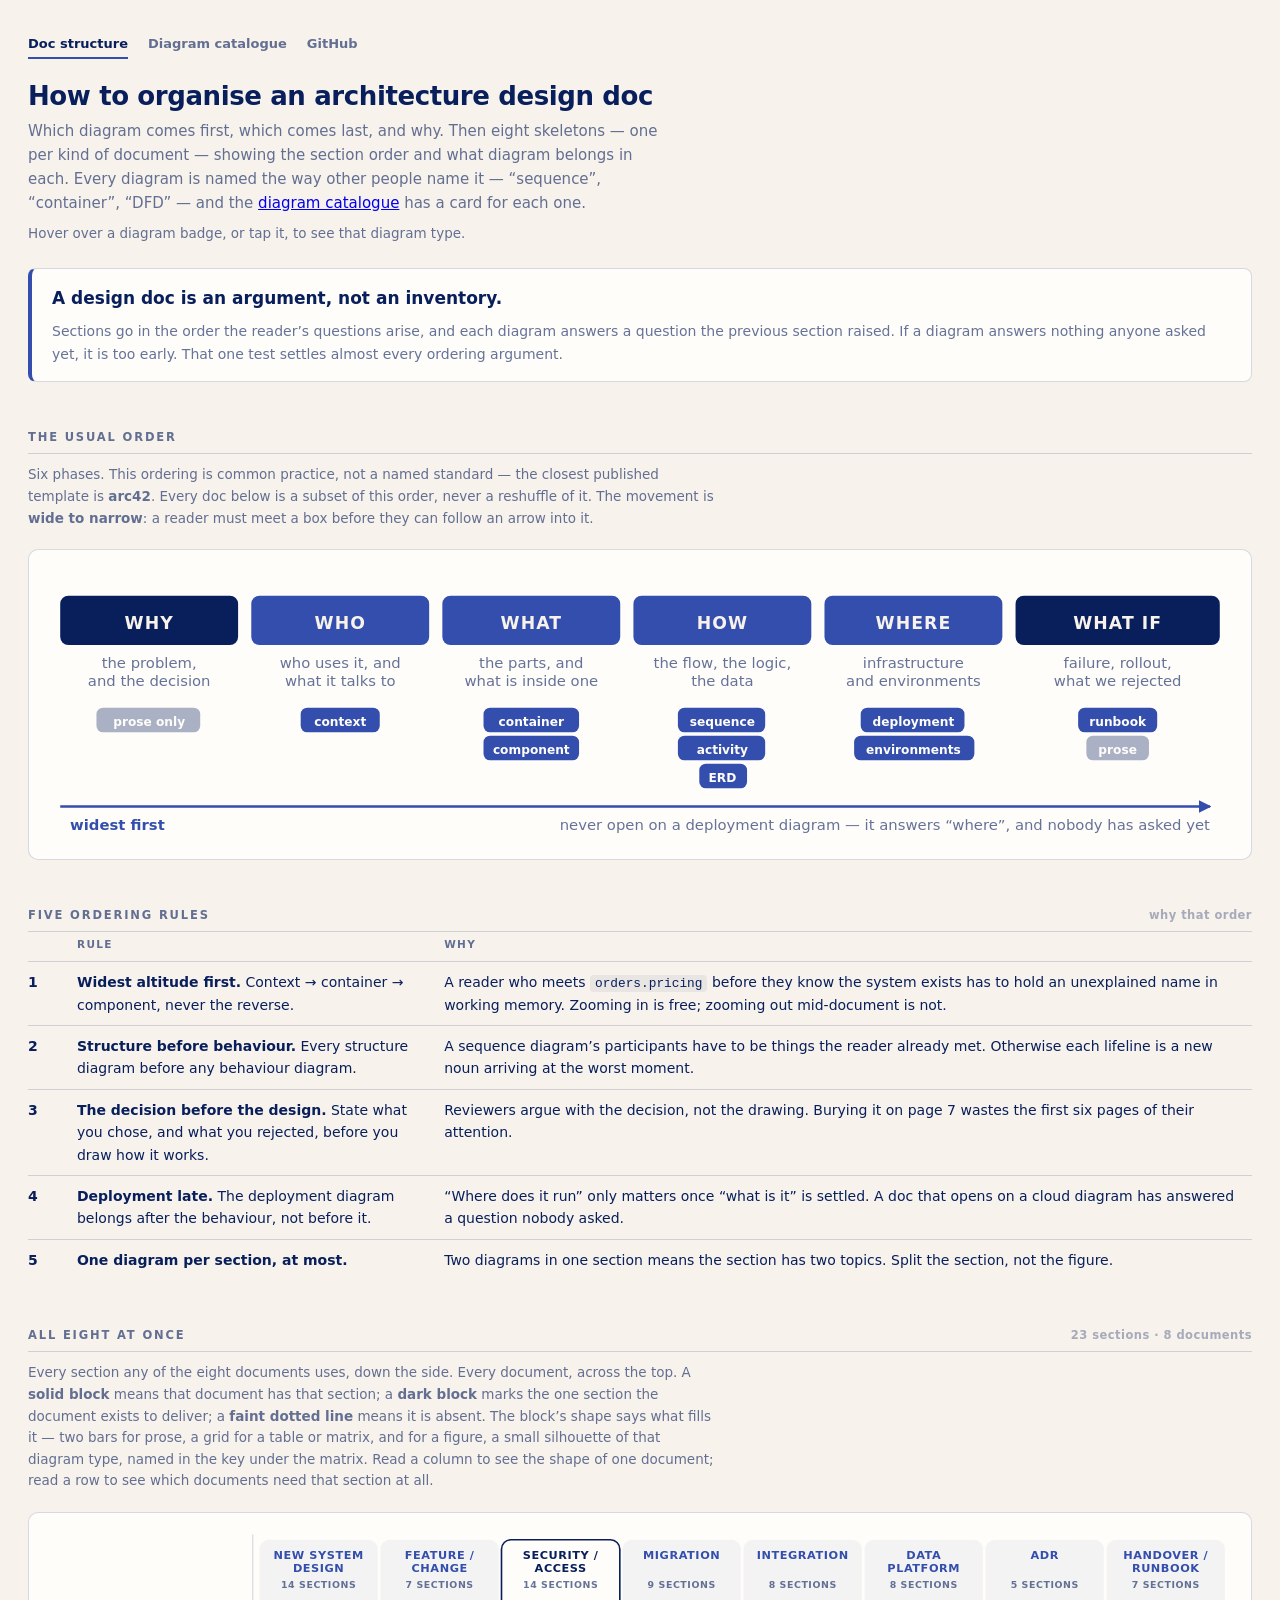
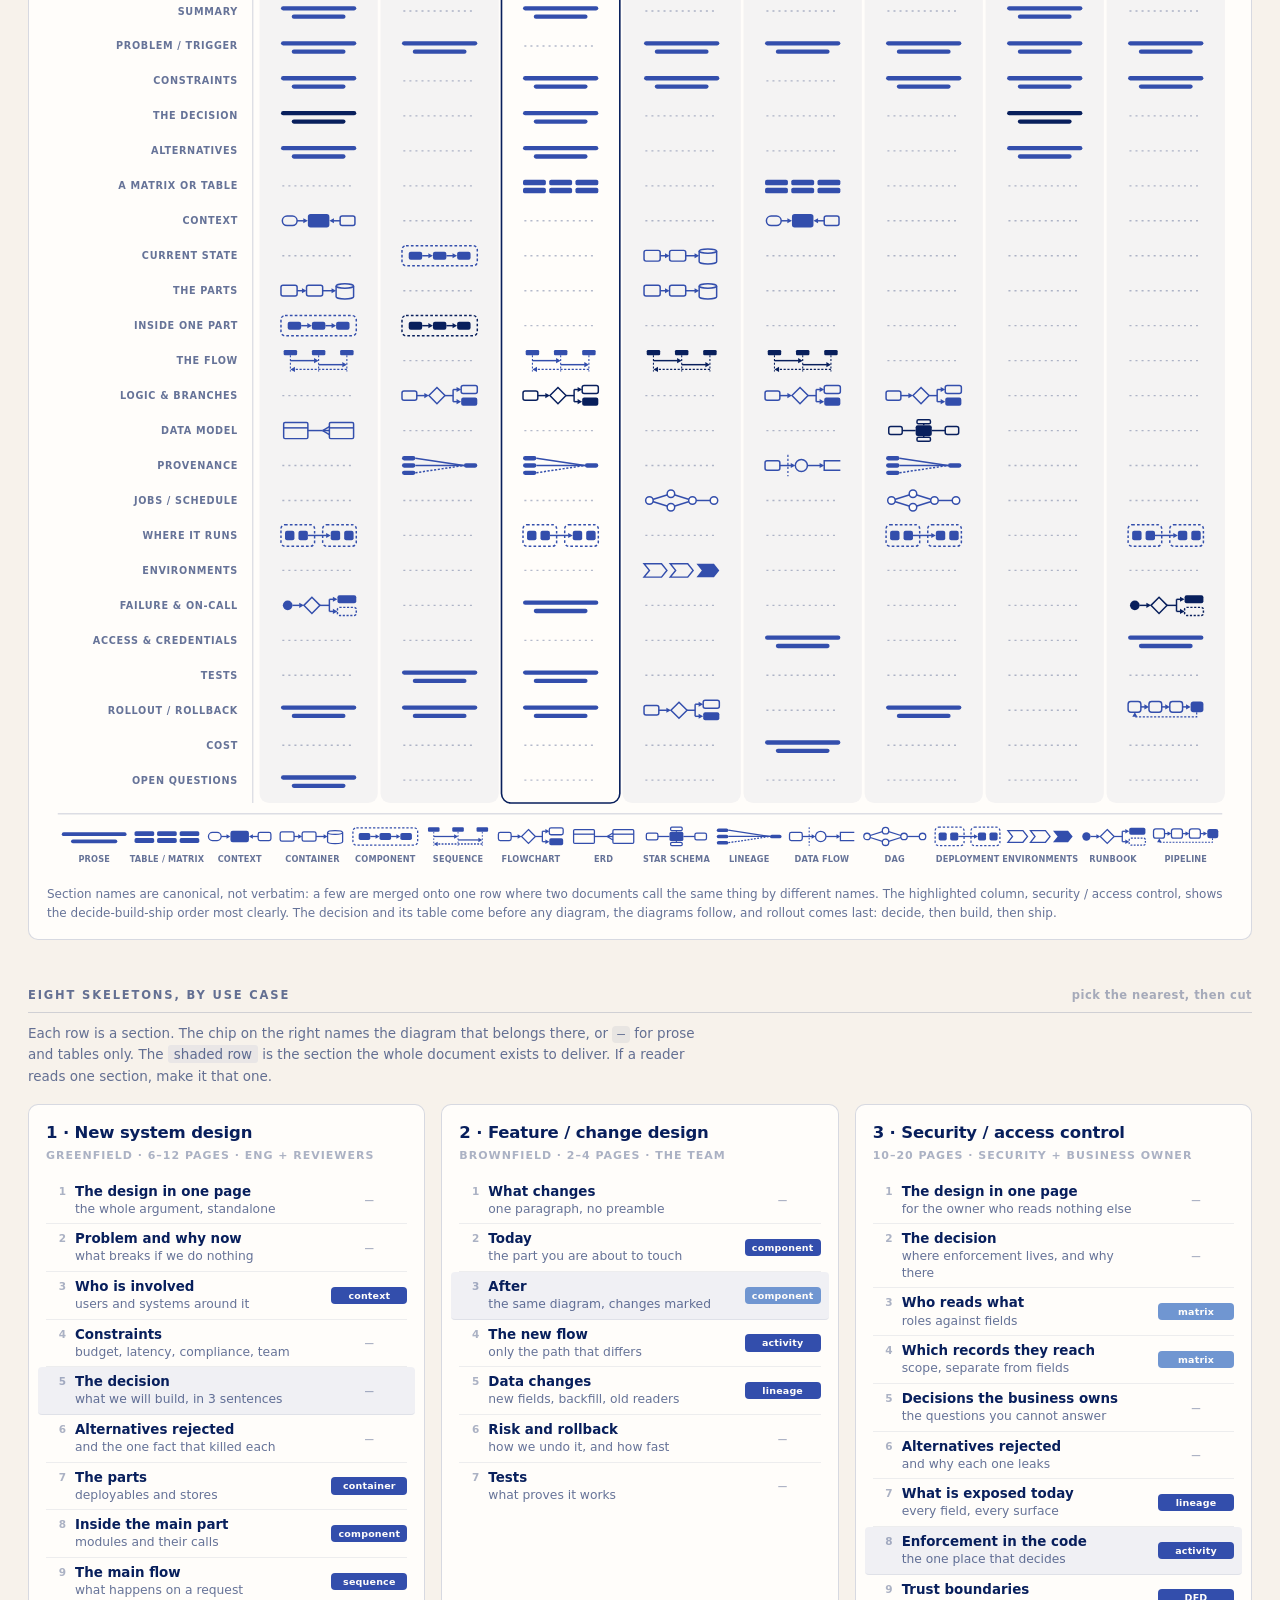
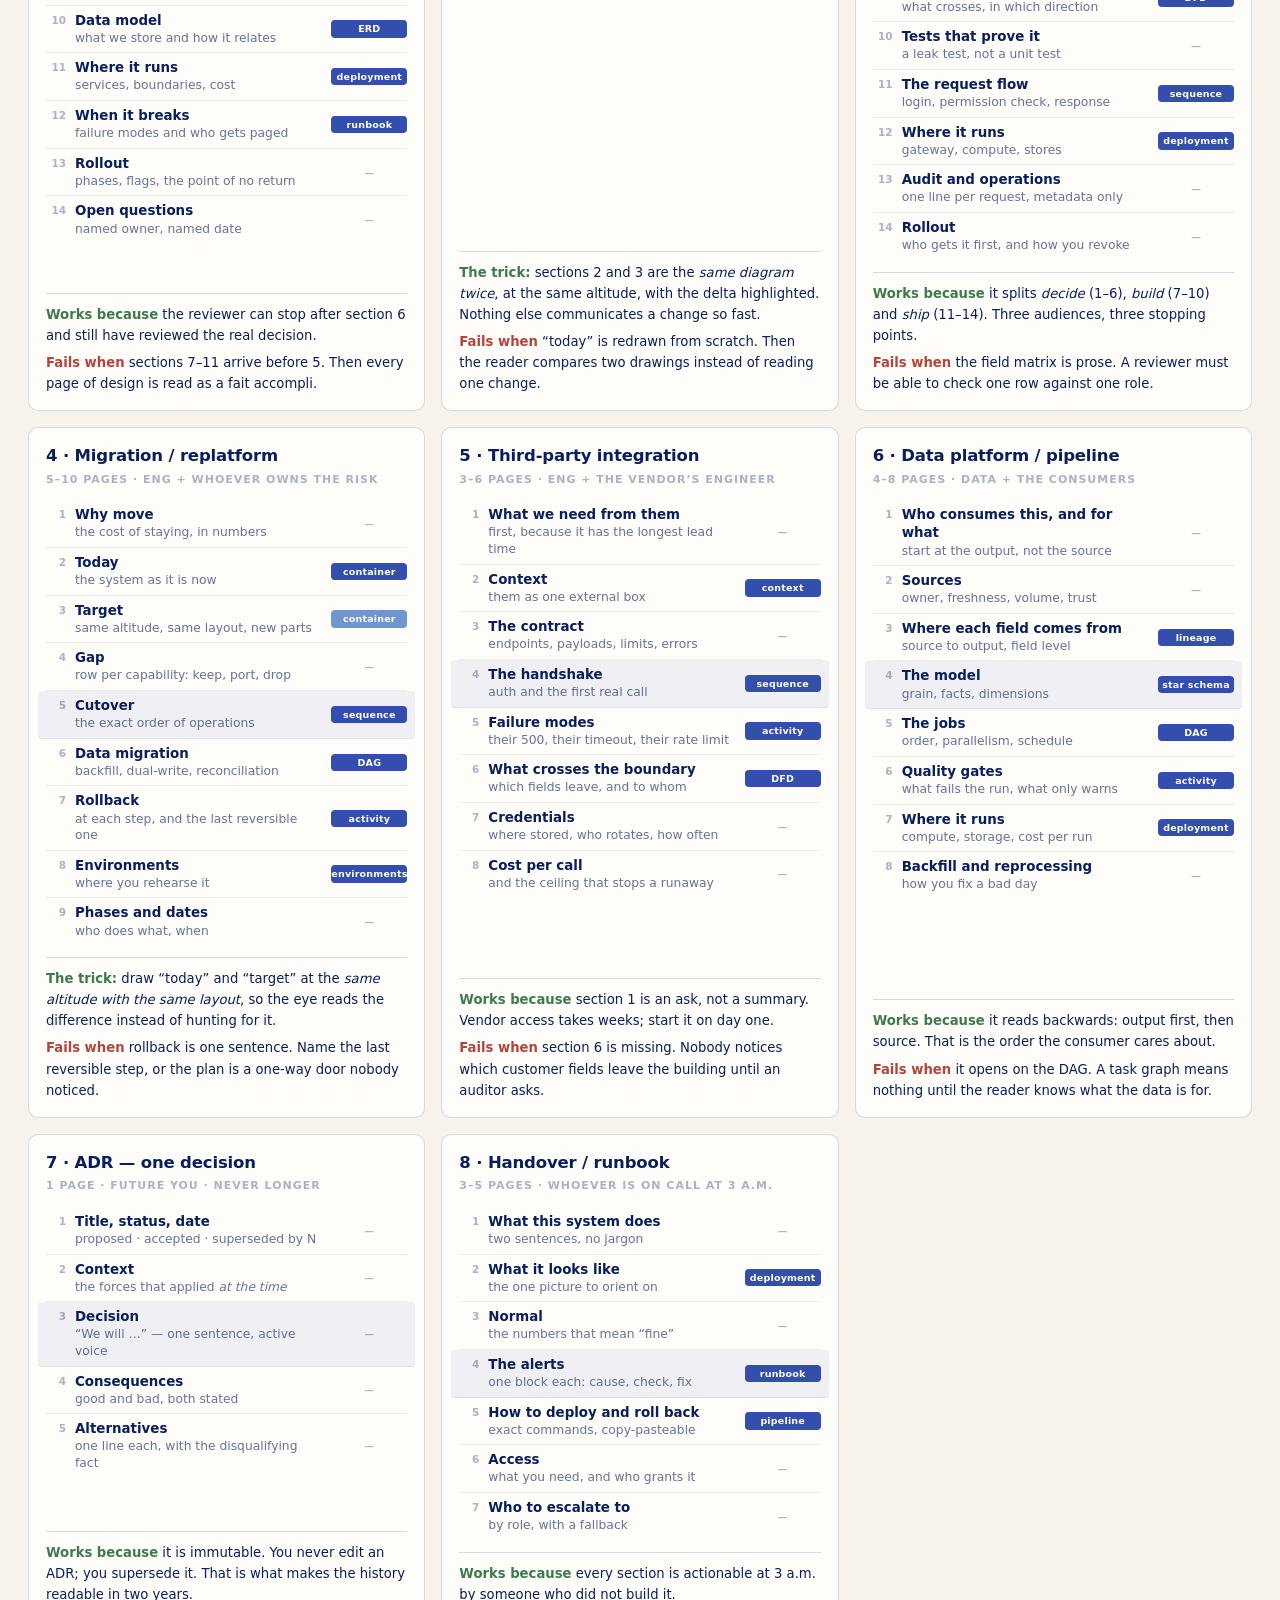
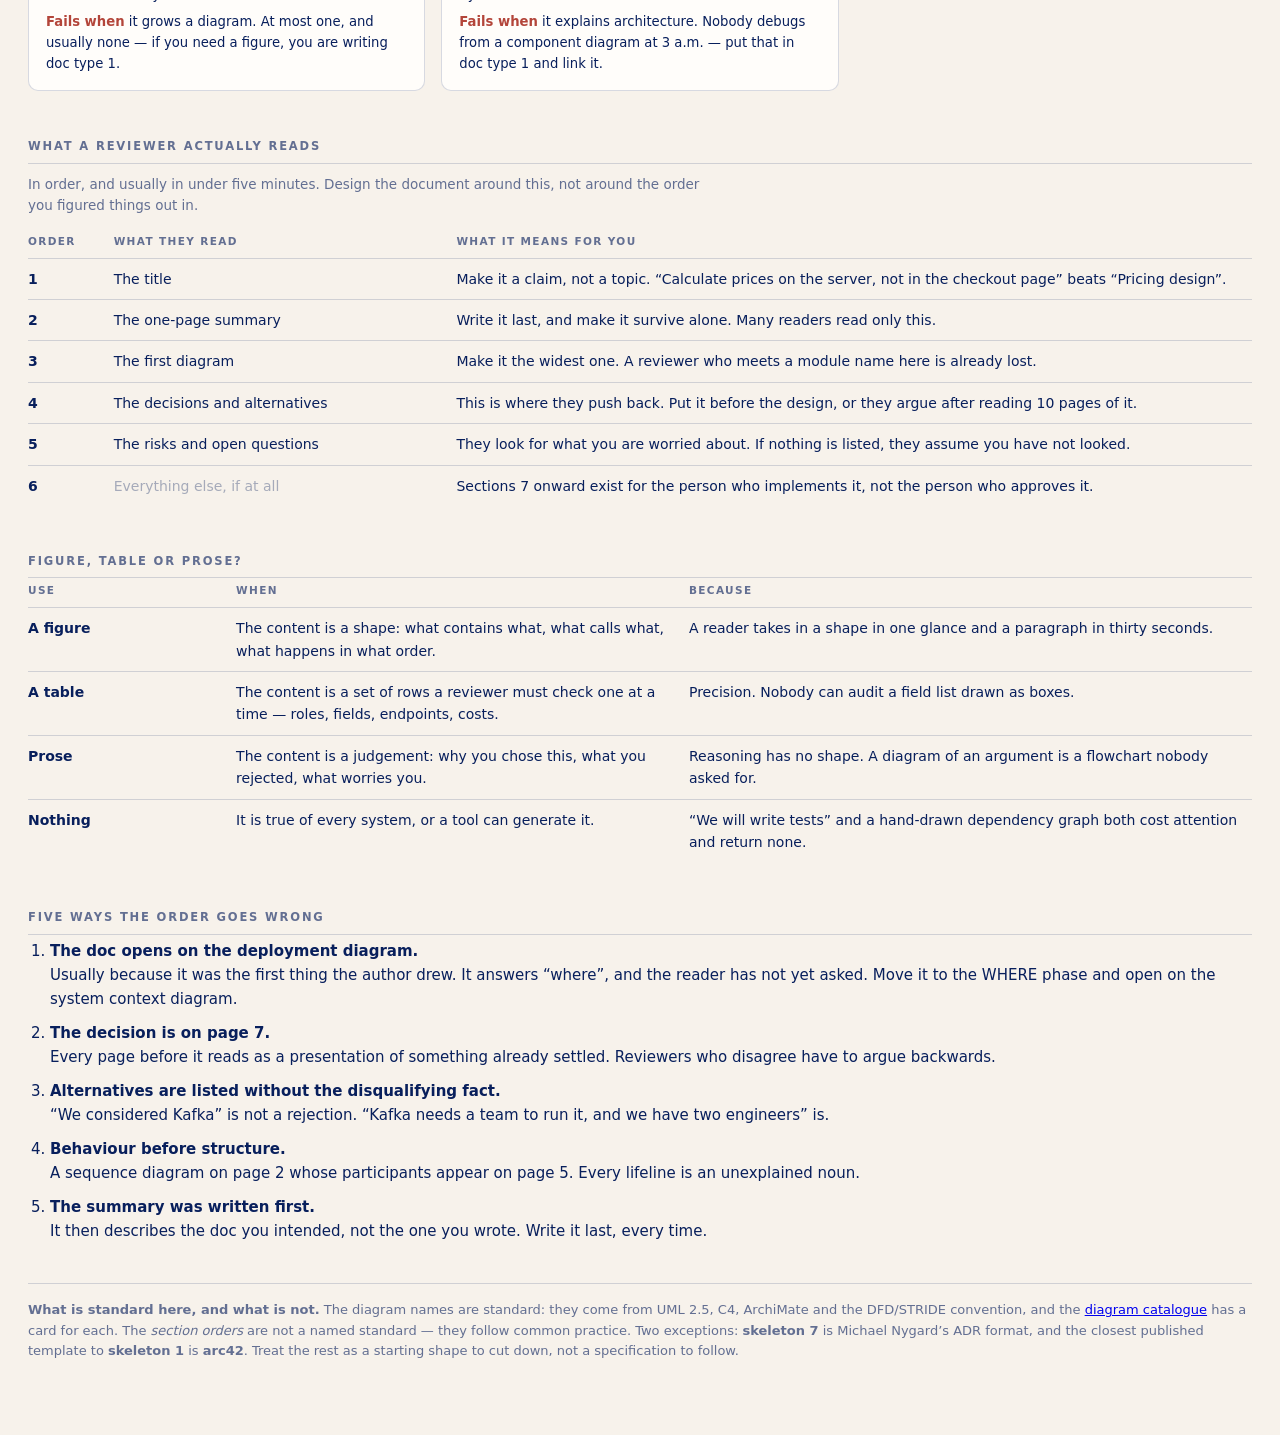
==== commit 9d33dedb: "feat(site): show diagram previews as hover boxes, not a dialog INTENTION: A reader should see the ri" ====
--- a/docs/index.html
+++ b/docs/index.html
@@ -4,8 +4,10 @@
 <title>How to organise an architecture design doc</title>
 <link rel="icon" href="data:,">
 <!-- Companion to diagram-types.html. Self-contained: no font, no CDN, no external request.
-     One small inline script (no library) opens a diagram badge as a preview. It fetches only
-     diagram-types.html from this same site; when that fails, the badge is a plain link.
+     Each diagram badge is a button with a data-card attribute. Hovering, focusing or tapping it shows a
+     small hover box built from <template id="pv-<id>"> at the end of this page. Those templates are
+     generated from diagram-types.html by docs/tools/sync_previews.py; do not edit them by hand.
+     One small inline script (no library) runs the hover box. No badge navigates anywhere.
      Diagram names follow UML 2.5, C4, ArchiMate and the DFD convention; diagram-types.html cards each one. -->
 <style>
   :root{
@@ -36,6 +38,31 @@
   code{font:12.8px/1.4 var(--mono);background:rgba(8,31,92,.06);padding:1px 5px;border-radius:4px}
   .hero{background:var(--card);border:1px solid var(--grid);border-radius:10px;padding:16px 18px;margin-top:20px}
   .hero svg{display:block;width:100%;height:auto}
+  /* phone view of "The usual order": below 600 px the SVG chips shrink to about 19x6 px, so an HTML
+     list with full-size badges replaces the SVG there */
+  .phases{display:none}
+  .phases ol{list-style:none;margin:0;padding:0}
+  .phases li{padding:8px 0;border-bottom:1px solid rgba(8,31,92,.07);font-size:13.4px;line-height:1.35}
+  .phases li:last-child{border-bottom:none}
+  .phases li b{display:block;font-size:11px;letter-spacing:.09em;color:var(--data)}
+  .phases li span.q{display:block;color:var(--mut);font-size:12.3px;margin:1px 0 6px}
+  .phases .chips{display:flex;flex-wrap:wrap;gap:6px}
+  .phases .dg{display:inline-block;width:auto;min-width:44px;min-height:28px;padding:4px 10px;
+              font-size:12px;line-height:20px;border-radius:5px}
+  .phases p{margin:8px 0 0;font-size:12.3px;color:var(--mut)}
+  .phases p b{color:var(--data)}
+  /* phone view of the key under "All eight at once": below 600 px the SVG key badges shrink to about
+     17x11 px with 2 px gaps, under the 24x24 px target. The matrix stays, its key badges stop taking
+     taps and focus, and this list of full-size badges takes their place */
+  .keylist{display:none;margin:10px 0 0;padding:0;list-style:none;flex-wrap:wrap;gap:6px}
+  .keylist .dg{display:inline-block;width:auto;min-width:44px;min-height:28px;padding:4px 10px;
+               font-size:12px;line-height:20px;border-radius:5px}
+  @media screen and (max-width:600px){
+    .hero.arc svg{display:none}
+    .hero.arc .phases{display:block}
+    .keylist{display:flex}
+    g.key{pointer-events:none;cursor:default}
+  }
   .grid{display:grid;grid-template-columns:repeat(auto-fit,minmax(min(388px,100%),1fr));gap:16px}
   .skel{background:var(--card);border:1px solid var(--grid);border-radius:10px;padding:15px 17px 16px;
         break-inside:avoid;display:flex;flex-direction:column}
@@ -57,56 +84,42 @@
       background:var(--data);border-radius:4px;padding:1px 0;text-align:center;letter-spacing:.02em}
   .dg.n{background:none;color:var(--faint);font-weight:600}
   .dg.t{background:var(--data2)}
-  a.dg{text-decoration:none;cursor:pointer;transition:background-color .12s}
-  a.dg:hover,a.dg:focus-visible{background:var(--txt)}
-  a.dg:focus-visible{outline:2px solid var(--data2);outline-offset:2px}
-  a.chip,a.key{cursor:pointer}
-  a.chip:hover rect,a.chip:focus-visible rect{fill:#081F5C}
-  a.chip:focus-visible,a.key:focus-visible{outline:2px solid var(--data2);outline-offset:1px}
-  a.key:hover text,a.key:focus-visible text{fill:#081F5C;text-decoration:underline}
-  a.key:hover g>*,a.key:focus-visible g>*{opacity:.75}
+  /* badges are buttons: reset the browser button look so they match the span badges */
+  button.dg{-webkit-appearance:none;appearance:none;border:0;margin:0;width:100%;display:block;
+            cursor:pointer;transition:background-color .12s}
+  button.dg:hover,button.dg:focus-visible,button.dg.on{background:var(--txt)}
+  button.dg:focus-visible{outline:2px solid var(--data2);outline-offset:2px}
+  g.chip,g.key{cursor:pointer}
+  g.chip:hover rect,g.chip:focus-visible rect,g.chip.on rect{fill:#081F5C}
+  g.chip:focus,g.key:focus{outline:none}
+  g.chip:focus-visible,g.key:focus-visible{outline:2px solid var(--data2);outline-offset:1px}
+  g.key:hover text,g.key:focus-visible text,g.key.on text{fill:#081F5C;text-decoration:underline}
+  g.key:hover g>*,g.key:focus-visible g>*,g.key.on g>*{opacity:.75}
   .topnav{display:flex;flex-wrap:wrap;gap:6px 20px;font-size:13px;font-weight:600;margin:0 0 22px}
   .topnav a{color:var(--mut);text-decoration:none;padding-bottom:2px;border-bottom:2px solid transparent}
   .topnav a:hover,.topnav a:focus-visible{color:var(--txt);border-bottom-color:var(--grid)}
   .topnav a[aria-current="page"]{color:var(--txt);border-bottom-color:var(--data)}
   .hint{font-size:13.5px;color:var(--mut);margin:8px 0 0}
-  /* badge preview: a card cloned from diagram-types.html, shown in a modal dialog */
-  #pv{border:none;border-radius:12px;padding:0;width:min(460px,calc(100vw - 32px));max-height:calc(100vh - 40px);
-      background:var(--card);color:var(--txt);font:15px/1.6 var(--sans);box-shadow:0 18px 50px rgba(8,31,92,.28)}
-  #pv::backdrop{background:rgba(8,31,92,.38)}
-  #pv .pv-in{padding:12px 18px 16px}
-  #pv .pv-bar{display:flex;justify-content:space-between;align-items:center;gap:10px;margin:0 0 6px;
-              font-size:10.5px;letter-spacing:.13em;text-transform:uppercase;font-weight:700;color:var(--faint)}
-  #pv .pv-x{border:1px solid var(--grid);background:none;color:var(--txt);border-radius:6px;width:30px;height:30px;
-            font:18px/1 var(--sans);cursor:pointer}
-  #pv .pv-x:hover,#pv .pv-x:focus-visible{background:rgba(8,31,92,.06);outline:2px solid var(--data2);outline-offset:1px}
-  #pv .pv-go{margin:12px 0 0;padding-top:10px;border-top:1px solid var(--grid);font-size:13.5px;font-weight:600}
-  #pv .pv-go a{color:var(--data)}
-  #pv .card{display:flex;flex-direction:column}
-  #pv .card h3{margin:0;font-size:16.5px;letter-spacing:-.01em}
-  #pv .hd{display:flex;justify-content:space-between;align-items:baseline;gap:10px}
-  #pv .alt{font-size:10.5px;letter-spacing:.11em;text-transform:uppercase;color:var(--faint);font-weight:700;margin:1px 0 11px}
-  #pv .freq{font-size:10px;letter-spacing:.1em;white-space:nowrap;color:var(--faint);font-weight:700}
-  #pv .freq i{font-style:normal;color:var(--data)}
-  #pv .card svg{display:block;width:100%;height:auto;margin:2px 0 13px}
-  #pv .kv{display:grid;grid-template-columns:76px 1fr;gap:3px 10px;font-size:13.2px;margin:0 0 11px}
-  #pv .kv dt{color:var(--mut);font-weight:600}
-  #pv .kv dd{margin:0}
-  #pv .io{font-size:13.2px;margin:0 0 8px;padding-left:18px;position:relative}
-  #pv .io:before{position:absolute;left:0;top:0;font-weight:700}
-  #pv .inc:before{content:"+";color:var(--ok)} #pv .exc:before{content:"\2212";color:var(--no)}
-  #pv .when{border-top:1px solid var(--grid);margin-top:4px;padding-top:10px;font-size:13.2px}
-  #pv .when p{margin:0 0 6px} #pv .when p:last-child{margin:0}
-  #pv .yes b{color:var(--ok)} #pv .no b{color:var(--no)}
-  #pv .ex{font-size:11.5px;color:var(--faint);margin:9px 0 0}
-  #pv code{font:12.8px/1.4 var(--mono);background:rgba(8,31,92,.06);padding:1px 5px;border-radius:4px}
+  /* hover box: one floating card, filled from <template id="pv-<id>"> by the script at the end */
+  #pv-tip{position:fixed;left:0;top:0;z-index:50;width:min(280px,calc(100vw - 16px));
+          max-height:calc(100vh - 16px);overflow:hidden;pointer-events:none;
+          background:var(--card);color:var(--txt);border:1px solid var(--grid);border-radius:10px;
+          box-shadow:0 10px 28px rgba(8,31,92,.22);padding:10px 12px 11px;font:12.5px/1.45 var(--sans)}
+  #pv-tip[hidden]{display:none}
+  #pv-tip .pv-t{margin:0;font-size:14.5px;font-weight:700;letter-spacing:-.01em;line-height:1.3}
+  #pv-tip .alt{margin:1px 0 6px;font-size:9.5px;letter-spacing:.1em;text-transform:uppercase;
+               color:var(--faint);font-weight:700}
+  #pv-tip svg{display:block;width:100%;height:auto;margin:0 0 7px}
+  #pv-tip .when{border-top:1px solid var(--grid);padding-top:6px}
+  #pv-tip .when p{margin:0 0 3px} #pv-tip .when p:last-child{margin:0}
+  #pv-tip .yes b{color:var(--ok)} #pv-tip .no b{color:var(--no)}
   .tail{border-top:1px solid var(--grid);margin-top:auto;padding-top:10px;font-size:13.2px}
   .tail p{margin:0 0 6px} .tail p:last-child{margin:0}
   .tail .k b{color:var(--ok)} .tail .x b{color:var(--no)}
   ol.mist{margin:0;padding-left:22px} ol.mist li{margin-bottom:10px} ol.mist b{display:block}
   .foot{margin-top:40px;padding-top:16px;border-top:1px solid var(--grid);font-size:13px;color:var(--mut)}
   @media print{
-    #pv,.topnav,.hint{display:none}
+    #pv-tip,.topnav,.hint{display:none!important}
     body{background:#fff;padding:0;font-size:9.6pt}
     .grid{grid-template-columns:1fr 1fr;gap:9px}
     .skel,.rule,.hero{background:#fff;break-inside:avoid} h2{margin-top:18px}
@@ -120,7 +133,7 @@
 kind of document — showing the section order and what diagram belongs in each. Every diagram is named
 the way other people name it — “sequence”, “container”, “DFD” — and
 the <a href="diagram-types.html">diagram catalogue</a> has a card for each one.</p>
-<p class="hint" hidden>Click a diagram badge to preview that diagram type.</p>
+<p class="hint" hidden>Hover over a diagram badge, or tap it, to see that diagram type.</p>
 
 <div class="rule">
   <b>A design doc is an argument, not an inventory.</b>
@@ -133,7 +146,7 @@
 <h2>The usual order</h2>
 <p class="note">Six phases. This ordering is common practice, not a named standard — the closest published template is <b>arc42</b>. Every doc below is a subset of this order, never a reshuffle of it. The
 movement is <b>wide to narrow</b>: a reader must meet a box before they can follow an arrow into it.</p>
-<div class="hero">
+<div class="hero arc">
 <svg viewBox="0 0 720 168" role="group" aria-label="Six phases left to right: why, who, what, how, where, what if. Each names the question it answers and the diagram types that belong in it. An arrow underneath reads widest first.">
   <g font-size="10.5" font-weight="800" fill="#F7F2EB" text-anchor="middle" letter-spacing=".06em">
     <rect x="8" y="18" width="108" height="30" rx="5" fill="#081F5C"/><text x="62" y="38">WHY</text>
@@ -151,21 +164,32 @@
     <text x="650" y="62">failure, rollout,</text><text x="650" y="73">what we rejected</text></g>
   <g font-size="7.4" font-weight="700" text-anchor="middle">
     <rect x="30" y="86" width="63" height="15" rx="4" fill="rgba(8,31,92,.34)"/><text x="62" y="97" fill="#FFFDFA">prose only</text>
-    <a class="chip" href="diagram-types.html#a1" data-card="a1" aria-label="Preview: context"><rect x="154" y="86" width="48" height="15" rx="4" fill="#334EAC"/><text x="178" y="97" fill="#FFFDFA">context</text></a>
-    <a class="chip" href="diagram-types.html#a2" data-card="a2" aria-label="Preview: container"><rect x="265" y="86" width="58" height="15" rx="4" fill="#334EAC"/><text x="294" y="97" fill="#FFFDFA">container</text></a>
-    <a class="chip" href="diagram-types.html#a3" data-card="a3" aria-label="Preview: component"><rect x="265" y="103" width="58" height="15" rx="4" fill="#334EAC"/><text x="294" y="114" fill="#FFFDFA">component</text></a>
-    <a class="chip" href="diagram-types.html#c1" data-card="c1" aria-label="Preview: sequence"><rect x="383" y="86" width="53" height="15" rx="4" fill="#334EAC"/><text x="410" y="97" fill="#FFFDFA">sequence</text></a>
-    <a class="chip" href="diagram-types.html#c3" data-card="c3" aria-label="Preview: activity"><rect x="383" y="103" width="53" height="15" rx="4" fill="#334EAC"/><text x="410" y="114" fill="#FFFDFA">activity</text></a>
-    <a class="chip" href="diagram-types.html#d1" data-card="d1" aria-label="Preview: ERD"><rect x="396" y="120" width="29" height="15" rx="4" fill="#334EAC"/><text x="410" y="131" fill="#FFFDFA">ERD</text></a>
-    <a class="chip" href="diagram-types.html#b1" data-card="b1" aria-label="Preview: deployment"><rect x="494" y="86" width="63" height="15" rx="4" fill="#334EAC"/><text x="526" y="97" fill="#FFFDFA">deployment</text></a>
-    <a class="chip" href="diagram-types.html#b3" data-card="b3" aria-label="Preview: environments"><rect x="490" y="103" width="73" height="15" rx="4" fill="#334EAC"/><text x="526" y="114" fill="#FFFDFA">environments</text></a>
-    <a class="chip" href="diagram-types.html#e3" data-card="e3" aria-label="Preview: runbook"><rect x="626" y="86" width="48" height="15" rx="4" fill="#334EAC"/><text x="650" y="97" fill="#FFFDFA">runbook</text></a>
+    <g class="chip" data-card="a1" tabindex="0" role="button" aria-label="Diagram type: context"><rect x="154" y="86" width="48" height="15" rx="4" fill="#334EAC"/><text x="178" y="97" fill="#FFFDFA">context</text></g>
+    <g class="chip" data-card="a2" tabindex="0" role="button" aria-label="Diagram type: container"><rect x="265" y="86" width="58" height="15" rx="4" fill="#334EAC"/><text x="294" y="97" fill="#FFFDFA">container</text></g>
+    <g class="chip" data-card="a3" tabindex="0" role="button" aria-label="Diagram type: component"><rect x="265" y="103" width="58" height="15" rx="4" fill="#334EAC"/><text x="294" y="114" fill="#FFFDFA">component</text></g>
+    <g class="chip" data-card="c1" tabindex="0" role="button" aria-label="Diagram type: sequence"><rect x="383" y="86" width="53" height="15" rx="4" fill="#334EAC"/><text x="410" y="97" fill="#FFFDFA">sequence</text></g>
+    <g class="chip" data-card="c3" tabindex="0" role="button" aria-label="Diagram type: activity"><rect x="383" y="103" width="53" height="15" rx="4" fill="#334EAC"/><text x="410" y="114" fill="#FFFDFA">activity</text></g>
+    <g class="chip" data-card="d1" tabindex="0" role="button" aria-label="Diagram type: ERD"><rect x="396" y="120" width="29" height="15" rx="4" fill="#334EAC"/><text x="410" y="131" fill="#FFFDFA">ERD</text></g>
+    <g class="chip" data-card="b1" tabindex="0" role="button" aria-label="Diagram type: deployment"><rect x="494" y="86" width="63" height="15" rx="4" fill="#334EAC"/><text x="526" y="97" fill="#FFFDFA">deployment</text></g>
+    <g class="chip" data-card="b3" tabindex="0" role="button" aria-label="Diagram type: environments"><rect x="490" y="103" width="73" height="15" rx="4" fill="#334EAC"/><text x="526" y="114" fill="#FFFDFA">environments</text></g>
+    <g class="chip" data-card="e3" tabindex="0" role="button" aria-label="Diagram type: runbook"><rect x="626" y="86" width="48" height="15" rx="4" fill="#334EAC"/><text x="650" y="97" fill="#FFFDFA">runbook</text></g>
     <rect x="631" y="103" width="38" height="15" rx="4" fill="rgba(8,31,92,.34)"/><text x="650" y="114" fill="#FFFDFA">prose</text>
   </g>
   <path d="M8 146 L706 146" fill="none" stroke="#334EAC" stroke-width="1.4" marker-end="url(#a)"/>
   <text x="14" y="160" font-size="9" font-weight="700" fill="#334EAC">widest first</text>
   <text x="706" y="160" font-size="9" fill="rgba(8,31,92,.62)" text-anchor="end">never open on a deployment diagram — it answers “where”, and nobody has asked yet</text>
 </svg>
+<div class="phases">
+  <ol aria-label="Six phases, in order">
+    <li><b>WHY</b><span class="q">the problem, and the decision</span><span class="chips"><span class="dg n">prose only</span></span></li>
+    <li><b>WHO</b><span class="q">who uses it, and what it talks to</span><span class="chips"><button type="button" class="dg" data-card="a1">context</button></span></li>
+    <li><b>WHAT</b><span class="q">the parts, and what is inside one</span><span class="chips"><button type="button" class="dg" data-card="a2">container</button><button type="button" class="dg" data-card="a3">component</button></span></li>
+    <li><b>HOW</b><span class="q">the flow, the logic, the data</span><span class="chips"><button type="button" class="dg" data-card="c1">sequence</button><button type="button" class="dg" data-card="c3">activity</button><button type="button" class="dg" data-card="d1">ERD</button></span></li>
+    <li><b>WHERE</b><span class="q">infrastructure and environments</span><span class="chips"><button type="button" class="dg" data-card="b1">deployment</button><button type="button" class="dg" data-card="b3">environments</button></span></li>
+    <li><b>WHAT IF</b><span class="q">failure, rollout, what we rejected</span><span class="chips"><button type="button" class="dg" data-card="e3">runbook</button><span class="dg n">prose</span></span></li>
+  </ol>
+  <p><b>Widest first.</b> Never open on a deployment diagram — it answers “where”, and nobody has asked yet.</p>
+</div>
 </div>
 
 <!-- ══════════════ ordering rules ══════════════ -->
@@ -434,37 +458,54 @@
 <path d="M8 658 h866" stroke="rgba(8,31,92,.14)" stroke-width="1"/>
 <g transform="translate(11 668) scale(.86)"><rect x="0" y="4.4" width="56" height="3.2" rx="1.6" fill="#334EAC"/><rect x="8" y="10.6" width="40" height="3.2" rx="1.6" fill="#334EAC"/></g>
 <text x="35.1" y="694" font-size="6.1" font-weight="700" fill="rgba(8,31,92,.62)" text-anchor="middle" letter-spacing=".02em">PROSE</text>
-<a class="key" href="diagram-types.html#matrix" data-card="matrix" aria-label="Preview: table / matrix"><rect x="63.1" y="664" width="52" height="34" fill="transparent"/><g transform="translate(65.1 668) scale(.86)"><rect x="0" y="3.4" width="17" height="4.2" rx="1.4" fill="#334EAC"/><rect x="19.5" y="3.4" width="17" height="4.2" rx="1.4" fill="#334EAC"/><rect x="39" y="3.4" width="17" height="4.2" rx="1.4" fill="#334EAC"/><rect x="0" y="9.4" width="17" height="4.2" rx="1.4" fill="#334EAC"/><rect x="19.5" y="9.4" width="17" height="4.2" rx="1.4" fill="#334EAC"/><rect x="39" y="9.4" width="17" height="4.2" rx="1.4" fill="#334EAC"/></g>
-<text x="89.2" y="694" font-size="6.1" font-weight="700" fill="rgba(8,31,92,.62)" text-anchor="middle" letter-spacing=".02em">TABLE / MATRIX</text></a>
-<a class="key" href="diagram-types.html#a1" data-card="a1" aria-label="Preview: context"><rect x="117.2" y="664" width="52" height="34" fill="transparent"/><g transform="translate(119.2 668) scale(.86)"><rect x="20" y="3" width="16" height="10" rx="2" fill="#334EAC"/><rect x="1" y="4.5" width="11" height="7" rx="3.5" fill="none" stroke="#334EAC" stroke-width="1.1"/><rect x="44" y="4.5" width="11" height="7" rx="1.5" fill="none" stroke="#334EAC" stroke-width="1.1"/><path d="M12 8 L17 8" fill="none" stroke="#334EAC" stroke-width="1.1"/><polygon points="20,8 16.6,6.1 16.6,9.9" fill="#334EAC"/><path d="M44 8 L39 8" fill="none" stroke="#334EAC" stroke-width="1.1"/><polygon points="36,8 39.4,6.1 39.4,9.9" fill="#334EAC"/></g>
-<text x="143.3" y="694" font-size="6.1" font-weight="700" fill="rgba(8,31,92,.62)" text-anchor="middle" letter-spacing=".02em">CONTEXT</text></a>
-<a class="key" href="diagram-types.html#a2" data-card="a2" aria-label="Preview: container"><rect x="171.4" y="664" width="52" height="34" fill="transparent"/><g transform="translate(173.4 668) scale(.86)"><rect x="0" y="4" width="12" height="8" rx="1.5" fill="none" stroke="#334EAC" stroke-width="1.1"/><rect x="19" y="4" width="12" height="8" rx="1.5" fill="none" stroke="#334EAC" stroke-width="1.1"/><path d="M41 4.5 v8 a6.5 1.6 0 0 0 13 0 v-8" fill="none" stroke="#334EAC" stroke-width="1.1"/><ellipse cx="47.5" cy="4.5" rx="6.5" ry="1.6" fill="none" stroke="#334EAC" stroke-width="1.1"/><path d="M12 8 L16 8" fill="none" stroke="#334EAC" stroke-width="1.1"/><polygon points="19,8 15.6,6.1 15.6,9.9" fill="#334EAC"/><path d="M31 8 L38 8" fill="none" stroke="#334EAC" stroke-width="1.1"/><polygon points="41,8 37.6,6.1 37.6,9.9" fill="#334EAC"/></g>
-<text x="197.4" y="694" font-size="6.1" font-weight="700" fill="rgba(8,31,92,.62)" text-anchor="middle" letter-spacing=".02em">CONTAINER</text></a>
-<a class="key" href="diagram-types.html#a3" data-card="a3" aria-label="Preview: component"><rect x="225.5" y="664" width="52" height="34" fill="transparent"/><g transform="translate(227.5 668) scale(.86)"><rect x="0" y="0.5" width="56" height="15" rx="3" fill="none" stroke="#334EAC" stroke-width="1.1" stroke-dasharray="2 1.6"/><rect x="5" y="5" width="10" height="6" rx="1.5" fill="#334EAC"/><rect x="23" y="5" width="10" height="6" rx="1.5" fill="#334EAC"/><rect x="41" y="5" width="10" height="6" rx="1.5" fill="#334EAC"/><path d="M15 8 L20 8" fill="none" stroke="#334EAC" stroke-width="1.1"/><polygon points="23,8 19.6,6.1 19.6,9.9" fill="#334EAC"/><path d="M33 8 L38 8" fill="none" stroke="#334EAC" stroke-width="1.1"/><polygon points="41,8 37.6,6.1 37.6,9.9" fill="#334EAC"/></g>
-<text x="251.6" y="694" font-size="6.1" font-weight="700" fill="rgba(8,31,92,.62)" text-anchor="middle" letter-spacing=".02em">COMPONENT</text></a>
-<a class="key" href="diagram-types.html#c1" data-card="c1" aria-label="Preview: sequence"><rect x="279.6" y="664" width="52" height="34" fill="transparent"/><g transform="translate(281.6 668) scale(.86)"><rect x="2" y="0" width="10" height="4" rx="1" fill="#334EAC"/><path d="M7 4 L7 16" fill="none" stroke="#334EAC" stroke-width="0.8" stroke-dasharray="1.4 1.4"/><rect x="23" y="0" width="10" height="4" rx="1" fill="#334EAC"/><path d="M28 4 L28 16" fill="none" stroke="#334EAC" stroke-width="0.8" stroke-dasharray="1.4 1.4"/><rect x="44" y="0" width="10" height="4" rx="1" fill="#334EAC"/><path d="M49 4 L49 16" fill="none" stroke="#334EAC" stroke-width="0.8" stroke-dasharray="1.4 1.4"/><path d="M7 8 L25 8" fill="none" stroke="#334EAC" stroke-width="1.1"/><polygon points="28,8 24.6,6.1 24.6,9.9" fill="#334EAC"/><path d="M28 11 L46 11" fill="none" stroke="#334EAC" stroke-width="1.1"/><polygon points="49,11 45.6,9.1 45.6,12.9" fill="#334EAC"/><path d="M49 14.5 L10 14.5" fill="none" stroke="#334EAC" stroke-width="1.1" stroke-dasharray="1.6 1.2"/><polygon points="7,14.5 10.4,12.6 10.4,16.4" fill="#334EAC"/></g>
-<text x="305.7" y="694" font-size="6.1" font-weight="700" fill="rgba(8,31,92,.62)" text-anchor="middle" letter-spacing=".02em">SEQUENCE</text></a>
-<a class="key" href="diagram-types.html#c3" data-card="c3" aria-label="Preview: flowchart"><rect x="333.7" y="664" width="52" height="34" fill="transparent"/><g transform="translate(335.7 668) scale(.86)"><rect x="0" y="4.5" width="11" height="7" rx="1.5" fill="none" stroke="#334EAC" stroke-width="1.1"/><path d="M11 8 L17 8" fill="none" stroke="#334EAC" stroke-width="1.1"/><polygon points="20,8 16.6,6.1 16.6,9.9" fill="#334EAC"/><polygon points="26,2 32,8 26,14 20,8" fill="none" stroke="#334EAC" stroke-width="1.1"/><path d="M32 8 L38 8" fill="none" stroke="#334EAC" stroke-width="1.1"/><path d="M38 3.5 L38 12.5" fill="none" stroke="#334EAC" stroke-width="1.1"/><path d="M38 3.5 L41 3.5" fill="none" stroke="#334EAC" stroke-width="1.1"/><polygon points="44,3.5 40.6,1.6 40.6,5.4" fill="#334EAC"/><path d="M38 12.5 L41 12.5" fill="none" stroke="#334EAC" stroke-width="1.1"/><polygon points="44,12.5 40.6,10.6 40.6,14.4" fill="#334EAC"/><rect x="44" y="0.5" width="12" height="6" rx="1.5" fill="none" stroke="#334EAC" stroke-width="1.1"/><rect x="44" y="9.5" width="12" height="6" rx="1.5" fill="#334EAC"/></g>
-<text x="359.8" y="694" font-size="6.1" font-weight="700" fill="rgba(8,31,92,.62)" text-anchor="middle" letter-spacing=".02em">FLOWCHART</text></a>
-<a class="key" href="diagram-types.html#d1" data-card="d1" aria-label="Preview: erd"><rect x="387.9" y="664" width="52" height="34" fill="transparent"/><g transform="translate(389.9 668) scale(.86)"><rect x="2" y="2" width="18" height="12" rx="1" fill="none" stroke="#334EAC" stroke-width="1.1"/><path d="M2 6 L20 6" fill="none" stroke="#334EAC" stroke-width="1.1"/><rect x="36" y="2" width="18" height="12" rx="1" fill="none" stroke="#334EAC" stroke-width="1.1"/><path d="M36 6 L54 6" fill="none" stroke="#334EAC" stroke-width="1.1"/><path d="M20 8 L31 8" fill="none" stroke="#334EAC" stroke-width="1.1"/><path d="M31 8 L36 5" fill="none" stroke="#334EAC" stroke-width="1.1"/><path d="M31 8 L36 8" fill="none" stroke="#334EAC" stroke-width="1.1"/><path d="M31 8 L36 11" fill="none" stroke="#334EAC" stroke-width="1.1"/></g>
-<text x="413.9" y="694" font-size="6.1" font-weight="700" fill="rgba(8,31,92,.62)" text-anchor="middle" letter-spacing=".02em">ERD</text></a>
-<a class="key" href="diagram-types.html#d2" data-card="d2" aria-label="Preview: star schema"><rect x="442.0" y="664" width="52" height="34" fill="transparent"/><g transform="translate(444 668) scale(.86)"><rect x="22" y="4" width="12" height="8" rx="1.5" fill="#334EAC"/><rect x="2" y="5" width="10" height="6" rx="1.5" fill="none" stroke="#334EAC" stroke-width="1.1"/><rect x="44" y="5" width="10" height="6" rx="1.5" fill="none" stroke="#334EAC" stroke-width="1.1"/><rect x="23" y="0" width="10" height="3" rx="1" fill="none" stroke="#334EAC" stroke-width="1.1"/><rect x="23" y="13" width="10" height="3" rx="1" fill="none" stroke="#334EAC" stroke-width="1.1"/><path d="M12 8 L22 8" fill="none" stroke="#334EAC" stroke-width="1.1"/><path d="M34 8 L44 8" fill="none" stroke="#334EAC" stroke-width="1.1"/><path d="M28 3 L28 4" fill="none" stroke="#334EAC" stroke-width="1.1"/><path d="M28 12 L28 13" fill="none" stroke="#334EAC" stroke-width="1.1"/></g>
-<text x="468.1" y="694" font-size="6.1" font-weight="700" fill="rgba(8,31,92,.62)" text-anchor="middle" letter-spacing=".02em">STAR SCHEMA</text></a>
-<a class="key" href="diagram-types.html#d4" data-card="d4" aria-label="Preview: lineage"><rect x="496.1" y="664" width="52" height="34" fill="transparent"/><g transform="translate(498.1 668) scale(.86)"><rect x="46" y="6.4" width="10" height="3.2" rx="1.6" fill="#334EAC"/><rect x="0" y="1" width="10" height="3.2" rx="1.6" fill="#334EAC"/><path d="M10 2.6 L46 8" fill="none" stroke="#334EAC" stroke-width="1.1"/><rect x="0" y="6.4" width="10" height="3.2" rx="1.6" fill="#334EAC"/><path d="M10 8 L46 8" fill="none" stroke="#334EAC" stroke-width="1.1"/><rect x="0" y="11.8" width="10" height="3.2" rx="1.6" fill="#334EAC"/><path d="M10 13.4 L46 8" fill="none" stroke="#334EAC" stroke-width="1.1" stroke-dasharray="1.6 1.2"/></g>
-<text x="522.2" y="694" font-size="6.1" font-weight="700" fill="rgba(8,31,92,.62)" text-anchor="middle" letter-spacing=".02em">LINEAGE</text></a>
-<a class="key" href="diagram-types.html#d3" data-card="d3" aria-label="Preview: data flow"><rect x="550.2" y="664" width="52" height="34" fill="transparent"/><g transform="translate(552.2 668) scale(.86)"><rect x="0" y="4.5" width="11" height="7" rx="1.5" fill="none" stroke="#334EAC" stroke-width="1.1"/><path d="M11 8 L19.5 8" fill="none" stroke="#334EAC" stroke-width="1.1"/><polygon points="22.5,8 19.1,6.1 19.1,9.9" fill="#334EAC"/><circle cx="27" cy="8" r="4.5" fill="none" stroke="#334EAC" stroke-width="1.1"/><path d="M31.5 8 L41 8" fill="none" stroke="#334EAC" stroke-width="1.1"/><polygon points="44,8 40.6,6.1 40.6,9.9" fill="#334EAC"/><path d="M56 4.5 h-12 v7 h12" fill="none" stroke="#334EAC" stroke-width="1.1"/><path d="M17 0 L17 16" fill="none" stroke="#334EAC" stroke-width="0.9" stroke-dasharray="1.6 1.4"/></g>
-<text x="576.3" y="694" font-size="6.1" font-weight="700" fill="rgba(8,31,92,.62)" text-anchor="middle" letter-spacing=".02em">DATA FLOW</text></a>
-<a class="key" href="diagram-types.html#d5" data-card="d5" aria-label="Preview: dag"><rect x="604.4" y="664" width="52" height="34" fill="transparent"/><g transform="translate(606.4 668) scale(.86)"><path d="M4 8 L20 3" fill="none" stroke="#334EAC" stroke-width="1.1"/><path d="M4 8 L20 13" fill="none" stroke="#334EAC" stroke-width="1.1"/><path d="M20 3 L36 8" fill="none" stroke="#334EAC" stroke-width="1.1"/><path d="M20 13 L36 8" fill="none" stroke="#334EAC" stroke-width="1.1"/><path d="M36 8 L52 8" fill="none" stroke="#334EAC" stroke-width="1.1"/><circle cx="4" cy="8" r="2.8" fill="#FFFDFA" stroke="#334EAC" stroke-width="1.1"/><circle cx="20" cy="3" r="2.8" fill="#FFFDFA" stroke="#334EAC" stroke-width="1.1"/><circle cx="20" cy="13" r="2.8" fill="#FFFDFA" stroke="#334EAC" stroke-width="1.1"/><circle cx="36" cy="8" r="2.8" fill="#FFFDFA" stroke="#334EAC" stroke-width="1.1"/><circle cx="52" cy="8" r="2.8" fill="#FFFDFA" stroke="#334EAC" stroke-width="1.1"/></g>
-<text x="630.4" y="694" font-size="6.1" font-weight="700" fill="rgba(8,31,92,.62)" text-anchor="middle" letter-spacing=".02em">DAG</text></a>
-<a class="key" href="diagram-types.html#b1" data-card="b1" aria-label="Preview: deployment"><rect x="658.5" y="664" width="52" height="34" fill="transparent"/><g transform="translate(660.5 668) scale(.86)"><rect x="0" y="0" width="25" height="16" rx="3" fill="none" stroke="#334EAC" stroke-width="1.1" stroke-dasharray="2 1.6"/><rect x="31" y="0" width="25" height="16" rx="3" fill="none" stroke="#334EAC" stroke-width="1.1" stroke-dasharray="2 1.6"/><rect x="3" y="4.5" width="7" height="7" rx="1.5" fill="#334EAC"/><rect x="13" y="4.5" width="7" height="7" rx="1.5" fill="#334EAC"/><rect x="37" y="4.5" width="7" height="7" rx="1.5" fill="#334EAC"/><rect x="47" y="4.5" width="7" height="7" rx="1.5" fill="#334EAC"/><path d="M20 8 L34 8" fill="none" stroke="#334EAC" stroke-width="1.1"/><polygon points="37,8 33.6,6.1 33.6,9.9" fill="#334EAC"/></g>
-<text x="684.6" y="694" font-size="6.1" font-weight="700" fill="rgba(8,31,92,.62)" text-anchor="middle" letter-spacing=".02em">DEPLOYMENT</text></a>
-<a class="key" href="diagram-types.html#b3" data-card="b3" aria-label="Preview: environments"><rect x="712.6" y="664" width="52" height="34" fill="transparent"/><g transform="translate(714.6 668) scale(.86)"><polygon points="0,3 13,3 17,8 13,13 0,13 4,8" fill="none" stroke="#334EAC" stroke-width="1.1"/><polygon points="19.5,3 32.5,3 36.5,8 32.5,13 19.5,13 23.5,8" fill="none" stroke="#334EAC" stroke-width="1.1"/><polygon points="39,3 52,3 56,8 52,13 39,13 43,8" fill="#334EAC"/></g>
-<text x="738.7" y="694" font-size="6.1" font-weight="700" fill="rgba(8,31,92,.62)" text-anchor="middle" letter-spacing=".02em">ENVIRONMENTS</text></a>
-<a class="key" href="diagram-types.html#e3" data-card="e3" aria-label="Preview: runbook"><rect x="766.7" y="664" width="52" height="34" fill="transparent"/><g transform="translate(768.7 668) scale(.86)"><circle cx="5" cy="8" r="3.6" fill="#334EAC"/><path d="M8.6 8 L14 8" fill="none" stroke="#334EAC" stroke-width="1.1"/><polygon points="17,8 13.6,6.1 13.6,9.9" fill="#334EAC"/><polygon points="23,2 29,8 23,14 17,8" fill="none" stroke="#334EAC" stroke-width="1.1"/><path d="M29 8 L36 8" fill="none" stroke="#334EAC" stroke-width="1.1"/><path d="M36 3.5 L36 12.5" fill="none" stroke="#334EAC" stroke-width="1.1"/><path d="M36 3.5 L39 3.5" fill="none" stroke="#334EAC" stroke-width="1.1"/><polygon points="42,3.5 38.6,1.6 38.6,5.4" fill="#334EAC"/><path d="M36 12.5 L39 12.5" fill="none" stroke="#334EAC" stroke-width="1.1"/><polygon points="42,12.5 38.6,10.6 38.6,14.4" fill="#334EAC"/><rect x="42" y="0.5" width="14" height="6" rx="1.5" fill="#334EAC"/><rect x="42" y="9.5" width="14" height="6" rx="1.5" fill="none" stroke="#334EAC" stroke-width="1.1" stroke-dasharray="1.6 1.2"/></g>
-<text x="792.8" y="694" font-size="6.1" font-weight="700" fill="rgba(8,31,92,.62)" text-anchor="middle" letter-spacing=".02em">RUNBOOK</text></a>
-<a class="key" href="diagram-types.html#e1" data-card="e1" aria-label="Preview: pipeline"><rect x="820.9" y="664" width="52" height="34" fill="transparent"/><g transform="translate(822.9 668) scale(.86)"><rect x="0" y="1.5" width="9.5" height="8" rx="2" fill="none" stroke="#334EAC" stroke-width="1.1"/><polygon points="15.5,5.5 12.1,3.6 12.1,7.4" fill="#334EAC"/><path d="M9.5 5.5 L12.5 5.5" fill="none" stroke="#334EAC" stroke-width="1.1"/><rect x="15.5" y="1.5" width="9.5" height="8" rx="2" fill="none" stroke="#334EAC" stroke-width="1.1"/><polygon points="31,5.5 27.6,3.6 27.6,7.4" fill="#334EAC"/><path d="M25 5.5 L28 5.5" fill="none" stroke="#334EAC" stroke-width="1.1"/><rect x="31" y="1.5" width="9.5" height="8" rx="2" fill="none" stroke="#334EAC" stroke-width="1.1"/><polygon points="46.5,5.5 43.1,3.6 43.1,7.4" fill="#334EAC"/><path d="M40.5 5.5 L43.5 5.5" fill="none" stroke="#334EAC" stroke-width="1.1"/><rect x="46.5" y="1.5" width="9.5" height="8" rx="2" fill="#334EAC"/><path d="M51 9.5 v3.5 h-46 v-2" fill="none" stroke="#334EAC" stroke-width="0.9" stroke-dasharray="1.6 1.2"/><polygon points="5,9.5 3.1,12.9 6.9,12.9" fill="#334EAC"/></g>
-<text x="846.9" y="694" font-size="6.1" font-weight="700" fill="rgba(8,31,92,.62)" text-anchor="middle" letter-spacing=".02em">PIPELINE</text></a>
+<g class="key" data-card="matrix" tabindex="0" role="button" aria-label="Diagram type: table / matrix"><rect x="63.1" y="664" width="52" height="34" fill="transparent"/><g transform="translate(65.1 668) scale(.86)"><rect x="0" y="3.4" width="17" height="4.2" rx="1.4" fill="#334EAC"/><rect x="19.5" y="3.4" width="17" height="4.2" rx="1.4" fill="#334EAC"/><rect x="39" y="3.4" width="17" height="4.2" rx="1.4" fill="#334EAC"/><rect x="0" y="9.4" width="17" height="4.2" rx="1.4" fill="#334EAC"/><rect x="19.5" y="9.4" width="17" height="4.2" rx="1.4" fill="#334EAC"/><rect x="39" y="9.4" width="17" height="4.2" rx="1.4" fill="#334EAC"/></g>
+<text x="89.2" y="694" font-size="6.1" font-weight="700" fill="rgba(8,31,92,.62)" text-anchor="middle" letter-spacing=".02em">TABLE / MATRIX</text></g>
+<g class="key" data-card="a1" tabindex="0" role="button" aria-label="Diagram type: context"><rect x="117.2" y="664" width="52" height="34" fill="transparent"/><g transform="translate(119.2 668) scale(.86)"><rect x="20" y="3" width="16" height="10" rx="2" fill="#334EAC"/><rect x="1" y="4.5" width="11" height="7" rx="3.5" fill="none" stroke="#334EAC" stroke-width="1.1"/><rect x="44" y="4.5" width="11" height="7" rx="1.5" fill="none" stroke="#334EAC" stroke-width="1.1"/><path d="M12 8 L17 8" fill="none" stroke="#334EAC" stroke-width="1.1"/><polygon points="20,8 16.6,6.1 16.6,9.9" fill="#334EAC"/><path d="M44 8 L39 8" fill="none" stroke="#334EAC" stroke-width="1.1"/><polygon points="36,8 39.4,6.1 39.4,9.9" fill="#334EAC"/></g>
+<text x="143.3" y="694" font-size="6.1" font-weight="700" fill="rgba(8,31,92,.62)" text-anchor="middle" letter-spacing=".02em">CONTEXT</text></g>
+<g class="key" data-card="a2" tabindex="0" role="button" aria-label="Diagram type: container"><rect x="171.4" y="664" width="52" height="34" fill="transparent"/><g transform="translate(173.4 668) scale(.86)"><rect x="0" y="4" width="12" height="8" rx="1.5" fill="none" stroke="#334EAC" stroke-width="1.1"/><rect x="19" y="4" width="12" height="8" rx="1.5" fill="none" stroke="#334EAC" stroke-width="1.1"/><path d="M41 4.5 v8 a6.5 1.6 0 0 0 13 0 v-8" fill="none" stroke="#334EAC" stroke-width="1.1"/><ellipse cx="47.5" cy="4.5" rx="6.5" ry="1.6" fill="none" stroke="#334EAC" stroke-width="1.1"/><path d="M12 8 L16 8" fill="none" stroke="#334EAC" stroke-width="1.1"/><polygon points="19,8 15.6,6.1 15.6,9.9" fill="#334EAC"/><path d="M31 8 L38 8" fill="none" stroke="#334EAC" stroke-width="1.1"/><polygon points="41,8 37.6,6.1 37.6,9.9" fill="#334EAC"/></g>
+<text x="197.4" y="694" font-size="6.1" font-weight="700" fill="rgba(8,31,92,.62)" text-anchor="middle" letter-spacing=".02em">CONTAINER</text></g>
+<g class="key" data-card="a3" tabindex="0" role="button" aria-label="Diagram type: component"><rect x="225.5" y="664" width="52" height="34" fill="transparent"/><g transform="translate(227.5 668) scale(.86)"><rect x="0" y="0.5" width="56" height="15" rx="3" fill="none" stroke="#334EAC" stroke-width="1.1" stroke-dasharray="2 1.6"/><rect x="5" y="5" width="10" height="6" rx="1.5" fill="#334EAC"/><rect x="23" y="5" width="10" height="6" rx="1.5" fill="#334EAC"/><rect x="41" y="5" width="10" height="6" rx="1.5" fill="#334EAC"/><path d="M15 8 L20 8" fill="none" stroke="#334EAC" stroke-width="1.1"/><polygon points="23,8 19.6,6.1 19.6,9.9" fill="#334EAC"/><path d="M33 8 L38 8" fill="none" stroke="#334EAC" stroke-width="1.1"/><polygon points="41,8 37.6,6.1 37.6,9.9" fill="#334EAC"/></g>
+<text x="251.6" y="694" font-size="6.1" font-weight="700" fill="rgba(8,31,92,.62)" text-anchor="middle" letter-spacing=".02em">COMPONENT</text></g>
+<g class="key" data-card="c1" tabindex="0" role="button" aria-label="Diagram type: sequence"><rect x="279.6" y="664" width="52" height="34" fill="transparent"/><g transform="translate(281.6 668) scale(.86)"><rect x="2" y="0" width="10" height="4" rx="1" fill="#334EAC"/><path d="M7 4 L7 16" fill="none" stroke="#334EAC" stroke-width="0.8" stroke-dasharray="1.4 1.4"/><rect x="23" y="0" width="10" height="4" rx="1" fill="#334EAC"/><path d="M28 4 L28 16" fill="none" stroke="#334EAC" stroke-width="0.8" stroke-dasharray="1.4 1.4"/><rect x="44" y="0" width="10" height="4" rx="1" fill="#334EAC"/><path d="M49 4 L49 16" fill="none" stroke="#334EAC" stroke-width="0.8" stroke-dasharray="1.4 1.4"/><path d="M7 8 L25 8" fill="none" stroke="#334EAC" stroke-width="1.1"/><polygon points="28,8 24.6,6.1 24.6,9.9" fill="#334EAC"/><path d="M28 11 L46 11" fill="none" stroke="#334EAC" stroke-width="1.1"/><polygon points="49,11 45.6,9.1 45.6,12.9" fill="#334EAC"/><path d="M49 14.5 L10 14.5" fill="none" stroke="#334EAC" stroke-width="1.1" stroke-dasharray="1.6 1.2"/><polygon points="7,14.5 10.4,12.6 10.4,16.4" fill="#334EAC"/></g>
+<text x="305.7" y="694" font-size="6.1" font-weight="700" fill="rgba(8,31,92,.62)" text-anchor="middle" letter-spacing=".02em">SEQUENCE</text></g>
+<g class="key" data-card="c3" tabindex="0" role="button" aria-label="Diagram type: flowchart"><rect x="333.7" y="664" width="52" height="34" fill="transparent"/><g transform="translate(335.7 668) scale(.86)"><rect x="0" y="4.5" width="11" height="7" rx="1.5" fill="none" stroke="#334EAC" stroke-width="1.1"/><path d="M11 8 L17 8" fill="none" stroke="#334EAC" stroke-width="1.1"/><polygon points="20,8 16.6,6.1 16.6,9.9" fill="#334EAC"/><polygon points="26,2 32,8 26,14 20,8" fill="none" stroke="#334EAC" stroke-width="1.1"/><path d="M32 8 L38 8" fill="none" stroke="#334EAC" stroke-width="1.1"/><path d="M38 3.5 L38 12.5" fill="none" stroke="#334EAC" stroke-width="1.1"/><path d="M38 3.5 L41 3.5" fill="none" stroke="#334EAC" stroke-width="1.1"/><polygon points="44,3.5 40.6,1.6 40.6,5.4" fill="#334EAC"/><path d="M38 12.5 L41 12.5" fill="none" stroke="#334EAC" stroke-width="1.1"/><polygon points="44,12.5 40.6,10.6 40.6,14.4" fill="#334EAC"/><rect x="44" y="0.5" width="12" height="6" rx="1.5" fill="none" stroke="#334EAC" stroke-width="1.1"/><rect x="44" y="9.5" width="12" height="6" rx="1.5" fill="#334EAC"/></g>
+<text x="359.8" y="694" font-size="6.1" font-weight="700" fill="rgba(8,31,92,.62)" text-anchor="middle" letter-spacing=".02em">FLOWCHART</text></g>
+<g class="key" data-card="d1" tabindex="0" role="button" aria-label="Diagram type: ERD"><rect x="387.9" y="664" width="52" height="34" fill="transparent"/><g transform="translate(389.9 668) scale(.86)"><rect x="2" y="2" width="18" height="12" rx="1" fill="none" stroke="#334EAC" stroke-width="1.1"/><path d="M2 6 L20 6" fill="none" stroke="#334EAC" stroke-width="1.1"/><rect x="36" y="2" width="18" height="12" rx="1" fill="none" stroke="#334EAC" stroke-width="1.1"/><path d="M36 6 L54 6" fill="none" stroke="#334EAC" stroke-width="1.1"/><path d="M20 8 L31 8" fill="none" stroke="#334EAC" stroke-width="1.1"/><path d="M31 8 L36 5" fill="none" stroke="#334EAC" stroke-width="1.1"/><path d="M31 8 L36 8" fill="none" stroke="#334EAC" stroke-width="1.1"/><path d="M31 8 L36 11" fill="none" stroke="#334EAC" stroke-width="1.1"/></g>
+<text x="413.9" y="694" font-size="6.1" font-weight="700" fill="rgba(8,31,92,.62)" text-anchor="middle" letter-spacing=".02em">ERD</text></g>
+<g class="key" data-card="d2" tabindex="0" role="button" aria-label="Diagram type: star schema"><rect x="442.0" y="664" width="52" height="34" fill="transparent"/><g transform="translate(444 668) scale(.86)"><rect x="22" y="4" width="12" height="8" rx="1.5" fill="#334EAC"/><rect x="2" y="5" width="10" height="6" rx="1.5" fill="none" stroke="#334EAC" stroke-width="1.1"/><rect x="44" y="5" width="10" height="6" rx="1.5" fill="none" stroke="#334EAC" stroke-width="1.1"/><rect x="23" y="0" width="10" height="3" rx="1" fill="none" stroke="#334EAC" stroke-width="1.1"/><rect x="23" y="13" width="10" height="3" rx="1" fill="none" stroke="#334EAC" stroke-width="1.1"/><path d="M12 8 L22 8" fill="none" stroke="#334EAC" stroke-width="1.1"/><path d="M34 8 L44 8" fill="none" stroke="#334EAC" stroke-width="1.1"/><path d="M28 3 L28 4" fill="none" stroke="#334EAC" stroke-width="1.1"/><path d="M28 12 L28 13" fill="none" stroke="#334EAC" stroke-width="1.1"/></g>
+<text x="468.1" y="694" font-size="6.1" font-weight="700" fill="rgba(8,31,92,.62)" text-anchor="middle" letter-spacing=".02em">STAR SCHEMA</text></g>
+<g class="key" data-card="d4" tabindex="0" role="button" aria-label="Diagram type: lineage"><rect x="496.1" y="664" width="52" height="34" fill="transparent"/><g transform="translate(498.1 668) scale(.86)"><rect x="46" y="6.4" width="10" height="3.2" rx="1.6" fill="#334EAC"/><rect x="0" y="1" width="10" height="3.2" rx="1.6" fill="#334EAC"/><path d="M10 2.6 L46 8" fill="none" stroke="#334EAC" stroke-width="1.1"/><rect x="0" y="6.4" width="10" height="3.2" rx="1.6" fill="#334EAC"/><path d="M10 8 L46 8" fill="none" stroke="#334EAC" stroke-width="1.1"/><rect x="0" y="11.8" width="10" height="3.2" rx="1.6" fill="#334EAC"/><path d="M10 13.4 L46 8" fill="none" stroke="#334EAC" stroke-width="1.1" stroke-dasharray="1.6 1.2"/></g>
+<text x="522.2" y="694" font-size="6.1" font-weight="700" fill="rgba(8,31,92,.62)" text-anchor="middle" letter-spacing=".02em">LINEAGE</text></g>
+<g class="key" data-card="d3" tabindex="0" role="button" aria-label="Diagram type: data flow"><rect x="550.2" y="664" width="52" height="34" fill="transparent"/><g transform="translate(552.2 668) scale(.86)"><rect x="0" y="4.5" width="11" height="7" rx="1.5" fill="none" stroke="#334EAC" stroke-width="1.1"/><path d="M11 8 L19.5 8" fill="none" stroke="#334EAC" stroke-width="1.1"/><polygon points="22.5,8 19.1,6.1 19.1,9.9" fill="#334EAC"/><circle cx="27" cy="8" r="4.5" fill="none" stroke="#334EAC" stroke-width="1.1"/><path d="M31.5 8 L41 8" fill="none" stroke="#334EAC" stroke-width="1.1"/><polygon points="44,8 40.6,6.1 40.6,9.9" fill="#334EAC"/><path d="M56 4.5 h-12 v7 h12" fill="none" stroke="#334EAC" stroke-width="1.1"/><path d="M17 0 L17 16" fill="none" stroke="#334EAC" stroke-width="0.9" stroke-dasharray="1.6 1.4"/></g>
+<text x="576.3" y="694" font-size="6.1" font-weight="700" fill="rgba(8,31,92,.62)" text-anchor="middle" letter-spacing=".02em">DATA FLOW</text></g>
+<g class="key" data-card="d5" tabindex="0" role="button" aria-label="Diagram type: DAG"><rect x="604.4" y="664" width="52" height="34" fill="transparent"/><g transform="translate(606.4 668) scale(.86)"><path d="M4 8 L20 3" fill="none" stroke="#334EAC" stroke-width="1.1"/><path d="M4 8 L20 13" fill="none" stroke="#334EAC" stroke-width="1.1"/><path d="M20 3 L36 8" fill="none" stroke="#334EAC" stroke-width="1.1"/><path d="M20 13 L36 8" fill="none" stroke="#334EAC" stroke-width="1.1"/><path d="M36 8 L52 8" fill="none" stroke="#334EAC" stroke-width="1.1"/><circle cx="4" cy="8" r="2.8" fill="#FFFDFA" stroke="#334EAC" stroke-width="1.1"/><circle cx="20" cy="3" r="2.8" fill="#FFFDFA" stroke="#334EAC" stroke-width="1.1"/><circle cx="20" cy="13" r="2.8" fill="#FFFDFA" stroke="#334EAC" stroke-width="1.1"/><circle cx="36" cy="8" r="2.8" fill="#FFFDFA" stroke="#334EAC" stroke-width="1.1"/><circle cx="52" cy="8" r="2.8" fill="#FFFDFA" stroke="#334EAC" stroke-width="1.1"/></g>
+<text x="630.4" y="694" font-size="6.1" font-weight="700" fill="rgba(8,31,92,.62)" text-anchor="middle" letter-spacing=".02em">DAG</text></g>
+<g class="key" data-card="b1" tabindex="0" role="button" aria-label="Diagram type: deployment"><rect x="658.5" y="664" width="52" height="34" fill="transparent"/><g transform="translate(660.5 668) scale(.86)"><rect x="0" y="0" width="25" height="16" rx="3" fill="none" stroke="#334EAC" stroke-width="1.1" stroke-dasharray="2 1.6"/><rect x="31" y="0" width="25" height="16" rx="3" fill="none" stroke="#334EAC" stroke-width="1.1" stroke-dasharray="2 1.6"/><rect x="3" y="4.5" width="7" height="7" rx="1.5" fill="#334EAC"/><rect x="13" y="4.5" width="7" height="7" rx="1.5" fill="#334EAC"/><rect x="37" y="4.5" width="7" height="7" rx="1.5" fill="#334EAC"/><rect x="47" y="4.5" width="7" height="7" rx="1.5" fill="#334EAC"/><path d="M20 8 L34 8" fill="none" stroke="#334EAC" stroke-width="1.1"/><polygon points="37,8 33.6,6.1 33.6,9.9" fill="#334EAC"/></g>
+<text x="684.6" y="694" font-size="6.1" font-weight="700" fill="rgba(8,31,92,.62)" text-anchor="middle" letter-spacing=".02em">DEPLOYMENT</text></g>
+<g class="key" data-card="b3" tabindex="0" role="button" aria-label="Diagram type: environments"><rect x="712.6" y="664" width="52" height="34" fill="transparent"/><g transform="translate(714.6 668) scale(.86)"><polygon points="0,3 13,3 17,8 13,13 0,13 4,8" fill="none" stroke="#334EAC" stroke-width="1.1"/><polygon points="19.5,3 32.5,3 36.5,8 32.5,13 19.5,13 23.5,8" fill="none" stroke="#334EAC" stroke-width="1.1"/><polygon points="39,3 52,3 56,8 52,13 39,13 43,8" fill="#334EAC"/></g>
+<text x="738.7" y="694" font-size="6.1" font-weight="700" fill="rgba(8,31,92,.62)" text-anchor="middle" letter-spacing=".02em">ENVIRONMENTS</text></g>
+<g class="key" data-card="e3" tabindex="0" role="button" aria-label="Diagram type: runbook"><rect x="766.7" y="664" width="52" height="34" fill="transparent"/><g transform="translate(768.7 668) scale(.86)"><circle cx="5" cy="8" r="3.6" fill="#334EAC"/><path d="M8.6 8 L14 8" fill="none" stroke="#334EAC" stroke-width="1.1"/><polygon points="17,8 13.6,6.1 13.6,9.9" fill="#334EAC"/><polygon points="23,2 29,8 23,14 17,8" fill="none" stroke="#334EAC" stroke-width="1.1"/><path d="M29 8 L36 8" fill="none" stroke="#334EAC" stroke-width="1.1"/><path d="M36 3.5 L36 12.5" fill="none" stroke="#334EAC" stroke-width="1.1"/><path d="M36 3.5 L39 3.5" fill="none" stroke="#334EAC" stroke-width="1.1"/><polygon points="42,3.5 38.6,1.6 38.6,5.4" fill="#334EAC"/><path d="M36 12.5 L39 12.5" fill="none" stroke="#334EAC" stroke-width="1.1"/><polygon points="42,12.5 38.6,10.6 38.6,14.4" fill="#334EAC"/><rect x="42" y="0.5" width="14" height="6" rx="1.5" fill="#334EAC"/><rect x="42" y="9.5" width="14" height="6" rx="1.5" fill="none" stroke="#334EAC" stroke-width="1.1" stroke-dasharray="1.6 1.2"/></g>
+<text x="792.8" y="694" font-size="6.1" font-weight="700" fill="rgba(8,31,92,.62)" text-anchor="middle" letter-spacing=".02em">RUNBOOK</text></g>
+<g class="key" data-card="e1" tabindex="0" role="button" aria-label="Diagram type: pipeline"><rect x="820.9" y="664" width="52" height="34" fill="transparent"/><g transform="translate(822.9 668) scale(.86)"><rect x="0" y="1.5" width="9.5" height="8" rx="2" fill="none" stroke="#334EAC" stroke-width="1.1"/><polygon points="15.5,5.5 12.1,3.6 12.1,7.4" fill="#334EAC"/><path d="M9.5 5.5 L12.5 5.5" fill="none" stroke="#334EAC" stroke-width="1.1"/><rect x="15.5" y="1.5" width="9.5" height="8" rx="2" fill="none" stroke="#334EAC" stroke-width="1.1"/><polygon points="31,5.5 27.6,3.6 27.6,7.4" fill="#334EAC"/><path d="M25 5.5 L28 5.5" fill="none" stroke="#334EAC" stroke-width="1.1"/><rect x="31" y="1.5" width="9.5" height="8" rx="2" fill="none" stroke="#334EAC" stroke-width="1.1"/><polygon points="46.5,5.5 43.1,3.6 43.1,7.4" fill="#334EAC"/><path d="M40.5 5.5 L43.5 5.5" fill="none" stroke="#334EAC" stroke-width="1.1"/><rect x="46.5" y="1.5" width="9.5" height="8" rx="2" fill="#334EAC"/><path d="M51 9.5 v3.5 h-46 v-2" fill="none" stroke="#334EAC" stroke-width="0.9" stroke-dasharray="1.6 1.2"/><polygon points="5,9.5 3.1,12.9 6.9,12.9" fill="#334EAC"/></g>
+<text x="846.9" y="694" font-size="6.1" font-weight="700" fill="rgba(8,31,92,.62)" text-anchor="middle" letter-spacing=".02em">PIPELINE</text></g>
 </svg>
+<ul class="keylist" aria-label="Key: the diagram types in the matrix">
+  <li><button type="button" class="dg" data-card="matrix">table / matrix</button></li>
+  <li><button type="button" class="dg" data-card="a1">context</button></li>
+  <li><button type="button" class="dg" data-card="a2">container</button></li>
+  <li><button type="button" class="dg" data-card="a3">component</button></li>
+  <li><button type="button" class="dg" data-card="c1">sequence</button></li>
+  <li><button type="button" class="dg" data-card="c3">flowchart</button></li>
+  <li><button type="button" class="dg" data-card="d1">ERD</button></li>
+  <li><button type="button" class="dg" data-card="d2">star schema</button></li>
+  <li><button type="button" class="dg" data-card="d4">lineage</button></li>
+  <li><button type="button" class="dg" data-card="d3">data flow</button></li>
+  <li><button type="button" class="dg" data-card="d5">DAG</button></li>
+  <li><button type="button" class="dg" data-card="b1">deployment</button></li>
+  <li><button type="button" class="dg" data-card="b3">environments</button></li>
+  <li><button type="button" class="dg" data-card="e3">runbook</button></li>
+  <li><button type="button" class="dg" data-card="e1">pipeline</button></li>
+</ul>
 <p style="font-size:12px;color:var(--mut);margin:12px 0 0">Section names are canonical, not verbatim:
 a few are merged onto one row where two documents call the same thing by different names. The
 highlighted column, security / access control, shows the decide-build-ship order most clearly. The decision and its
@@ -487,16 +528,16 @@
   <ol class="sec">
     <li><b>The design in one page</b><span class="q">the whole argument, standalone</span><span class="dg n">—</span></li>
     <li><b>Problem and why now</b><span class="q">what breaks if we do nothing</span><span class="dg n">—</span></li>
-    <li><b>Who is involved</b><span class="q">users and systems around it</span><a class="dg" href="diagram-types.html#a1" data-card="a1">context</a></li>
+    <li><b>Who is involved</b><span class="q">users and systems around it</span><button type="button" class="dg" data-card="a1">context</button></li>
     <li><b>Constraints</b><span class="q">budget, latency, compliance, team</span><span class="dg n">—</span></li>
     <li class="hinge"><b>The decision</b><span class="q">what we will build, in 3 sentences</span><span class="dg n">—</span></li>
     <li><b>Alternatives rejected</b><span class="q">and the one fact that killed each</span><span class="dg n">—</span></li>
-    <li><b>The parts</b><span class="q">deployables and stores</span><a class="dg" href="diagram-types.html#a2" data-card="a2">container</a></li>
-    <li><b>Inside the main part</b><span class="q">modules and their calls</span><a class="dg" href="diagram-types.html#a3" data-card="a3">component</a></li>
-    <li><b>The main flow</b><span class="q">what happens on a request</span><a class="dg" href="diagram-types.html#c1" data-card="c1">sequence</a></li>
-    <li><b>Data model</b><span class="q">what we store and how it relates</span><a class="dg" href="diagram-types.html#d1" data-card="d1">ERD</a></li>
-    <li><b>Where it runs</b><span class="q">services, boundaries, cost</span><a class="dg" href="diagram-types.html#b1" data-card="b1">deployment</a></li>
-    <li><b>When it breaks</b><span class="q">failure modes and who gets paged</span><a class="dg" href="diagram-types.html#e3" data-card="e3">runbook</a></li>
+    <li><b>The parts</b><span class="q">deployables and stores</span><button type="button" class="dg" data-card="a2">container</button></li>
+    <li><b>Inside the main part</b><span class="q">modules and their calls</span><button type="button" class="dg" data-card="a3">component</button></li>
+    <li><b>The main flow</b><span class="q">what happens on a request</span><button type="button" class="dg" data-card="c1">sequence</button></li>
+    <li><b>Data model</b><span class="q">what we store and how it relates</span><button type="button" class="dg" data-card="d1">ERD</button></li>
+    <li><b>Where it runs</b><span class="q">services, boundaries, cost</span><button type="button" class="dg" data-card="b1">deployment</button></li>
+    <li><b>When it breaks</b><span class="q">failure modes and who gets paged</span><button type="button" class="dg" data-card="e3">runbook</button></li>
     <li><b>Rollout</b><span class="q">phases, flags, the point of no return</span><span class="dg n">—</span></li>
     <li><b>Open questions</b><span class="q">named owner, named date</span><span class="dg n">—</span></li>
   </ol>
@@ -512,10 +553,10 @@
   <p class="meta">brownfield · 2–4 pages · the team</p>
   <ol class="sec">
     <li><b>What changes</b><span class="q">one paragraph, no preamble</span><span class="dg n">—</span></li>
-    <li><b>Today</b><span class="q">the part you are about to touch</span><a class="dg" href="diagram-types.html#a3" data-card="a3">component</a></li>
-    <li class="hinge"><b>After</b><span class="q">the same diagram, changes marked</span><a class="dg t" href="diagram-types.html#a3" data-card="a3">component</a></li>
-    <li><b>The new flow</b><span class="q">only the path that differs</span><a class="dg" href="diagram-types.html#c3" data-card="c3">activity</a></li>
-    <li><b>Data changes</b><span class="q">new fields, backfill, old readers</span><a class="dg" href="diagram-types.html#d4" data-card="d4">lineage</a></li>
+    <li><b>Today</b><span class="q">the part you are about to touch</span><button type="button" class="dg" data-card="a3">component</button></li>
+    <li class="hinge"><b>After</b><span class="q">the same diagram, changes marked</span><button type="button" class="dg t" data-card="a3">component</button></li>
+    <li><b>The new flow</b><span class="q">only the path that differs</span><button type="button" class="dg" data-card="c3">activity</button></li>
+    <li><b>Data changes</b><span class="q">new fields, backfill, old readers</span><button type="button" class="dg" data-card="d4">lineage</button></li>
     <li><b>Risk and rollback</b><span class="q">how we undo it, and how fast</span><span class="dg n">—</span></li>
     <li><b>Tests</b><span class="q">what proves it works</span><span class="dg n">—</span></li>
   </ol>
@@ -532,16 +573,16 @@
   <ol class="sec">
     <li><b>The design in one page</b><span class="q">for the owner who reads nothing else</span><span class="dg n">—</span></li>
     <li><b>The decision</b><span class="q">where enforcement lives, and why there</span><span class="dg n">—</span></li>
-    <li><b>Who reads what</b><span class="q">roles against fields</span><a class="dg t" href="diagram-types.html#matrix" data-card="matrix">matrix</a></li>
-    <li><b>Which records they reach</b><span class="q">scope, separate from fields</span><a class="dg t" href="diagram-types.html#matrix" data-card="matrix">matrix</a></li>
+    <li><b>Who reads what</b><span class="q">roles against fields</span><button type="button" class="dg t" data-card="matrix">matrix</button></li>
+    <li><b>Which records they reach</b><span class="q">scope, separate from fields</span><button type="button" class="dg t" data-card="matrix">matrix</button></li>
     <li><b>Decisions the business owns</b><span class="q">the questions you cannot answer</span><span class="dg n">—</span></li>
     <li><b>Alternatives rejected</b><span class="q">and why each one leaks</span><span class="dg n">—</span></li>
-    <li><b>What is exposed today</b><span class="q">every field, every surface</span><a class="dg" href="diagram-types.html#d4" data-card="d4">lineage</a></li>
-    <li class="hinge"><b>Enforcement in the code</b><span class="q">the one place that decides</span><a class="dg" href="diagram-types.html#c3" data-card="c3">activity</a></li>
-    <li><b>Trust boundaries</b><span class="q">what crosses, in which direction</span><a class="dg" href="diagram-types.html#d3" data-card="d3">DFD</a></li>
+    <li><b>What is exposed today</b><span class="q">every field, every surface</span><button type="button" class="dg" data-card="d4">lineage</button></li>
+    <li class="hinge"><b>Enforcement in the code</b><span class="q">the one place that decides</span><button type="button" class="dg" data-card="c3">activity</button></li>
+    <li><b>Trust boundaries</b><span class="q">what crosses, in which direction</span><button type="button" class="dg" data-card="d3">DFD</button></li>
     <li><b>Tests that prove it</b><span class="q">a leak test, not a unit test</span><span class="dg n">—</span></li>
-    <li><b>The request flow</b><span class="q">login, permission check, response</span><a class="dg" href="diagram-types.html#c1" data-card="c1">sequence</a></li>
-    <li><b>Where it runs</b><span class="q">gateway, compute, stores</span><a class="dg" href="diagram-types.html#b1" data-card="b1">deployment</a></li>
+    <li><b>The request flow</b><span class="q">login, permission check, response</span><button type="button" class="dg" data-card="c1">sequence</button></li>
+    <li><b>Where it runs</b><span class="q">gateway, compute, stores</span><button type="button" class="dg" data-card="b1">deployment</button></li>
     <li><b>Audit and operations</b><span class="q">one line per request, metadata only</span><span class="dg n">—</span></li>
     <li><b>Rollout</b><span class="q">who gets it first, and how you revoke</span><span class="dg n">—</span></li>
   </ol>
@@ -556,13 +597,13 @@
   <p class="meta">5–10 pages · eng + whoever owns the risk</p>
   <ol class="sec">
     <li><b>Why move</b><span class="q">the cost of staying, in numbers</span><span class="dg n">—</span></li>
-    <li><b>Today</b><span class="q">the system as it is now</span><a class="dg" href="diagram-types.html#a2" data-card="a2">container</a></li>
-    <li><b>Target</b><span class="q">same altitude, same layout, new parts</span><a class="dg t" href="diagram-types.html#a2" data-card="a2">container</a></li>
+    <li><b>Today</b><span class="q">the system as it is now</span><button type="button" class="dg" data-card="a2">container</button></li>
+    <li><b>Target</b><span class="q">same altitude, same layout, new parts</span><button type="button" class="dg t" data-card="a2">container</button></li>
     <li><b>Gap</b><span class="q">row per capability: keep, port, drop</span><span class="dg n">—</span></li>
-    <li class="hinge"><b>Cutover</b><span class="q">the exact order of operations</span><a class="dg" href="diagram-types.html#c1" data-card="c1">sequence</a></li>
-    <li><b>Data migration</b><span class="q">backfill, dual-write, reconciliation</span><a class="dg" href="diagram-types.html#d5" data-card="d5">DAG</a></li>
-    <li><b>Rollback</b><span class="q">at each step, and the last reversible one</span><a class="dg" href="diagram-types.html#c3" data-card="c3">activity</a></li>
-    <li><b>Environments</b><span class="q">where you rehearse it</span><a class="dg" href="diagram-types.html#b3" data-card="b3">environments</a></li>
+    <li class="hinge"><b>Cutover</b><span class="q">the exact order of operations</span><button type="button" class="dg" data-card="c1">sequence</button></li>
+    <li><b>Data migration</b><span class="q">backfill, dual-write, reconciliation</span><button type="button" class="dg" data-card="d5">DAG</button></li>
+    <li><b>Rollback</b><span class="q">at each step, and the last reversible one</span><button type="button" class="dg" data-card="c3">activity</button></li>
+    <li><b>Environments</b><span class="q">where you rehearse it</span><button type="button" class="dg" data-card="b3">environments</button></li>
     <li><b>Phases and dates</b><span class="q">who does what, when</span><span class="dg n">—</span></li>
   </ol>
   <div class="tail">
@@ -577,11 +618,11 @@
   <p class="meta">3–6 pages · eng + the vendor’s engineer</p>
   <ol class="sec">
     <li><b>What we need from them</b><span class="q">first, because it has the longest lead time</span><span class="dg n">—</span></li>
-    <li><b>Context</b><span class="q">them as one external box</span><a class="dg" href="diagram-types.html#a1" data-card="a1">context</a></li>
+    <li><b>Context</b><span class="q">them as one external box</span><button type="button" class="dg" data-card="a1">context</button></li>
     <li><b>The contract</b><span class="q">endpoints, payloads, limits, errors</span><span class="dg n">—</span></li>
-    <li class="hinge"><b>The handshake</b><span class="q">auth and the first real call</span><a class="dg" href="diagram-types.html#c1" data-card="c1">sequence</a></li>
-    <li><b>Failure modes</b><span class="q">their 500, their timeout, their rate limit</span><a class="dg" href="diagram-types.html#c3" data-card="c3">activity</a></li>
-    <li><b>What crosses the boundary</b><span class="q">which fields leave, and to whom</span><a class="dg" href="diagram-types.html#d3" data-card="d3">DFD</a></li>
+    <li class="hinge"><b>The handshake</b><span class="q">auth and the first real call</span><button type="button" class="dg" data-card="c1">sequence</button></li>
+    <li><b>Failure modes</b><span class="q">their 500, their timeout, their rate limit</span><button type="button" class="dg" data-card="c3">activity</button></li>
+    <li><b>What crosses the boundary</b><span class="q">which fields leave, and to whom</span><button type="button" class="dg" data-card="d3">DFD</button></li>
     <li><b>Credentials</b><span class="q">where stored, who rotates, how often</span><span class="dg n">—</span></li>
     <li><b>Cost per call</b><span class="q">and the ceiling that stops a runaway</span><span class="dg n">—</span></li>
   </ol>
@@ -598,11 +639,11 @@
   <ol class="sec">
     <li><b>Who consumes this, and for what</b><span class="q">start at the output, not the source</span><span class="dg n">—</span></li>
     <li><b>Sources</b><span class="q">owner, freshness, volume, trust</span><span class="dg n">—</span></li>
-    <li><b>Where each field comes from</b><span class="q">source to output, field level</span><a class="dg" href="diagram-types.html#d4" data-card="d4">lineage</a></li>
-    <li class="hinge"><b>The model</b><span class="q">grain, facts, dimensions</span><a class="dg" href="diagram-types.html#d2" data-card="d2">star schema</a></li>
-    <li><b>The jobs</b><span class="q">order, parallelism, schedule</span><a class="dg" href="diagram-types.html#d5" data-card="d5">DAG</a></li>
-    <li><b>Quality gates</b><span class="q">what fails the run, what only warns</span><a class="dg" href="diagram-types.html#c3" data-card="c3">activity</a></li>
-    <li><b>Where it runs</b><span class="q">compute, storage, cost per run</span><a class="dg" href="diagram-types.html#b1" data-card="b1">deployment</a></li>
+    <li><b>Where each field comes from</b><span class="q">source to output, field level</span><button type="button" class="dg" data-card="d4">lineage</button></li>
+    <li class="hinge"><b>The model</b><span class="q">grain, facts, dimensions</span><button type="button" class="dg" data-card="d2">star schema</button></li>
+    <li><b>The jobs</b><span class="q">order, parallelism, schedule</span><button type="button" class="dg" data-card="d5">DAG</button></li>
+    <li><b>Quality gates</b><span class="q">what fails the run, what only warns</span><button type="button" class="dg" data-card="c3">activity</button></li>
+    <li><b>Where it runs</b><span class="q">compute, storage, cost per run</span><button type="button" class="dg" data-card="b1">deployment</button></li>
     <li><b>Backfill and reprocessing</b><span class="q">how you fix a bad day</span><span class="dg n">—</span></li>
   </ol>
   <div class="tail">
@@ -634,10 +675,10 @@
   <p class="meta">3–5 pages · whoever is on call at 3 a.m.</p>
   <ol class="sec">
     <li><b>What this system does</b><span class="q">two sentences, no jargon</span><span class="dg n">—</span></li>
-    <li><b>What it looks like</b><span class="q">the one picture to orient on</span><a class="dg" href="diagram-types.html#b1" data-card="b1">deployment</a></li>
+    <li><b>What it looks like</b><span class="q">the one picture to orient on</span><button type="button" class="dg" data-card="b1">deployment</button></li>
     <li><b>Normal</b><span class="q">the numbers that mean “fine”</span><span class="dg n">—</span></li>
-    <li class="hinge"><b>The alerts</b><span class="q">one block each: cause, check, fix</span><a class="dg" href="diagram-types.html#e3" data-card="e3">runbook</a></li>
-    <li><b>How to deploy and roll back</b><span class="q">exact commands, copy-pasteable</span><a class="dg" href="diagram-types.html#e1" data-card="e1">pipeline</a></li>
+    <li class="hinge"><b>The alerts</b><span class="q">one block each: cause, check, fix</span><button type="button" class="dg" data-card="e3">runbook</button></li>
+    <li><b>How to deploy and roll back</b><span class="q">exact commands, copy-pasteable</span><button type="button" class="dg" data-card="e1">pipeline</button></li>
     <li><b>Access</b><span class="q">what you need, and who grants it</span><span class="dg n">—</span></li>
     <li><b>Who to escalate to</b><span class="q">by role, with a fallback</span><span class="dg n">—</span></li>
   </ol>
@@ -690,6 +731,10 @@
 
 </div>
 
+<div id="pv-tip" role="tooltip" hidden></div>
+
+<!-- previews:start -->
+<!-- Generated by docs/tools/sync_previews.py from diagram-types.html. Do not edit by hand: change the card, then run the script. -->
 <svg width="0" height="0" style="position:absolute" aria-hidden="true"><defs>
   <marker id="a" viewBox="0 0 8 8" refX="7" refY="4" markerWidth="5.4" markerHeight="5.4" orient="auto-start-reverse">
     <path d="M0 0 L8 4 L0 8 z" fill="#334EAC"/></marker>
@@ -698,70 +743,443 @@
   <marker id="r" viewBox="0 0 8 8" refX="7" refY="4" markerWidth="5.4" markerHeight="5.4" orient="auto-start-reverse">
     <path d="M0 0 L8 4 L0 8 z" fill="#B3453A"/></marker>
 </defs></svg>
-
-<dialog id="pv" aria-label="Diagram type preview">
-  <div class="pv-in">
-    <div class="pv-bar"><span>Diagram catalogue · preview</span><button type="button" class="pv-x" aria-label="Close preview">×</button></div>
-    <div class="pv-body"></div>
-    <p class="pv-go"><a href="diagram-types.html">Open in the catalogue →</a></p>
-  </div>
-</dialog>
+<template id="pv-a1">
+<p class="pv-t">System context</p>
+<p class="alt">System context diagram · C4 level 1</p>
+<svg viewBox="0 0 230 128" role="img" aria-label="One dark system box in the middle with a person and two external systems pointing at it">
+    <rect x="76" y="46" width="78" height="38" rx="6" fill="#081F5C"/>
+    <text x="115" y="69" text-anchor="middle" font-size="9" font-weight="800" fill="#F7F2EB" letter-spacing=".05em">YOUR SYSTEM</text>
+    <g fill="none" stroke="#334EAC" stroke-width="1.5">
+      <rect x="10" y="12" width="56" height="24" rx="12"/><rect x="164" y="12" width="56" height="24" rx="4"/>
+      <rect x="87" y="102" width="56" height="22" rx="4"/></g>
+    <g font-size="8" font-weight="700" fill="#334EAC" text-anchor="middle">
+      <text x="38" y="27">PERSON</text><text x="192" y="27">EXT SYS</text><text x="115" y="117">EXT SYS</text></g>
+    <g fill="none" stroke="#334EAC" stroke-width="1.4" marker-end="url(#a)">
+      <path d="M38 40 L38 58 L70 58"/><path d="M192 40 L192 70 L160 70"/><path d="M115 98 L115 90"/></g>
+    <g font-size="7.5" fill="rgba(8,31,92,.62)"><text x="42" y="53">uses</text><text x="196" y="53">sends to</text></g>
+  </svg>
+<div class="when"><p class="yes"><b>Use when</b> the reader has never heard of the system.</p>
+  <p class="no"><b>Not when</b> they already know what it is for.</p></div>
+</template>
+<template id="pv-a2">
+<p class="pv-t">Container</p>
+<p class="alt">Container diagram · C4 level 2</p>
+<svg viewBox="0 0 230 128" role="img" aria-label="A web app, an API, a worker and a cylinder store, joined by labelled arrows">
+    <g fill="none" stroke="#334EAC" stroke-width="1.5">
+      <rect x="10" y="22" width="60" height="30" rx="5"/><rect x="92" y="22" width="60" height="30" rx="5"/>
+      <rect x="92" y="88" width="60" height="30" rx="5"/>
+      <path d="M172 32 a24 8 0 0 1 48 0 v30 a24 8 0 0 1 -48 0 z"/><path d="M172 32 a24 8 0 0 0 48 0"/></g>
+    <g font-size="8.5" font-weight="800" fill="#081F5C" text-anchor="middle">
+      <text x="40" y="41">WEB APP</text><text x="122" y="41">API</text><text x="122" y="107">WORKER</text><text x="196" y="53">STORE</text></g>
+    <g fill="none" stroke="#334EAC" stroke-width="1.4" marker-end="url(#a)">
+      <path d="M70 37 L88 37"/><path d="M152 42 L168 46"/><path d="M122 88 L122 56"/></g>
+    <g font-size="7.5" fill="rgba(8,31,92,.62)" text-anchor="middle">
+      <text x="79" y="16">HTTPS</text><text x="168" y="90">SQL</text><text x="140" y="76">reads</text></g>
+  </svg>
+<div class="when"><p class="yes"><b>Use when</b> you plan a deployment, estimate cost, or hand over to ops.</p>
+  <p class="no"><b>Not when</b> the question is how the code is organised.</p></div>
+</template>
+<template id="pv-a3">
+<p class="pv-t">Component</p>
+<p class="alt">Component diagram · C4 level 3</p>
+<svg viewBox="0 0 230 128" role="img" aria-label="One dashed container holding four modules chained by arrows">
+    <rect x="8" y="24" width="214" height="84" rx="9" fill="none" stroke="rgba(8,31,92,.34)" stroke-width="1.1" stroke-dasharray="4 4"/>
+    <text x="20" y="19" font-size="8" font-weight="700" fill="rgba(8,31,92,.62)" letter-spacing=".12em">ONE CONTAINER</text>
+    <g fill="none" stroke="#334EAC" stroke-width="1.5">
+      <rect x="18" y="54" width="44" height="28" rx="5"/><rect x="76" y="54" width="44" height="28" rx="5"/>
+      <rect x="134" y="54" width="44" height="28" rx="5"/><rect x="190" y="54" width="24" height="28" rx="5"/></g>
+    <g font-size="8" font-weight="800" fill="#081F5C" text-anchor="middle">
+      <text x="40" y="72">CART</text><text x="98" y="72">PRICE</text><text x="156" y="72">TAX</text><text x="202" y="72">OUT</text></g>
+    <g fill="none" stroke="#334EAC" stroke-width="1.4" marker-end="url(#a)">
+      <path d="M62 68 L72 68"/><path d="M120 68 L130 68"/><path d="M178 68 L186 68"/></g>
+    <text x="115" y="99" font-size="7.5" fill="rgba(8,31,92,.62)" text-anchor="middle">one arrow per call, every one labelled</text>
+  </svg>
+<div class="when"><p class="yes"><b>Use when</b> you explain how one deployable is built, or where a change lands.</p>
+  <p class="no"><b>Not when</b> you have over ~12 modules. Group them first. Simon Brown advises most teams stop at level 2 — a component diagram changes with nearly every commit.</p></div>
+</template>
+<template id="pv-b1">
+<p class="pv-t">Deployment / infrastructure</p>
+<p class="alt">Deployment diagram · UML · C4 deployment</p>
+<svg viewBox="0 0 230 142" role="img" aria-label="Two dashed boundaries holding coloured service tiles, with one arrow crossing between them">
+    <g fill="none" stroke="rgba(8,31,92,.34)" stroke-width="1.1" stroke-dasharray="4 4">
+      <rect x="8" y="22" width="132" height="104" rx="9"/><rect x="152" y="22" width="70" height="104" rx="9"/></g>
+    <g font-size="8" font-weight="700" fill="rgba(8,31,92,.62)" letter-spacing=".11em">
+      <text x="18" y="17">YOUR ACCOUNT</text><text x="162" y="17">VENDOR</text></g>
+    <rect x="22" y="44" width="28" height="28" rx="4" fill="#8C4FFF"/>
+    <rect x="72" y="44" width="28" height="28" rx="4" fill="#ED7100"/>
+    <rect x="72" y="94" width="28" height="18" rx="4" fill="#7AA116"/>
+    <rect x="174" y="44" width="28" height="28" rx="4" fill="#334EAC"/>
+    <g font-size="7.5" font-weight="700" fill="#081F5C" text-anchor="middle">
+      <text x="36" y="84">GATEWAY</text><text x="86" y="84">COMPUTE</text><text x="86" y="124">STORE</text><text x="188" y="84">THEIRS</text></g>
+    <g fill="none" stroke="#334EAC" stroke-width="1.4" marker-end="url(#a)">
+      <path d="M50 58 L68 58"/><path d="M100 58 L170 58"/><path d="M86 72 L86 90"/></g>
+    <text x="135" y="74" font-size="7.5" fill="rgba(8,31,92,.62)" text-anchor="middle">crosses the boundary</text>
+  </svg>
+<div class="when"><p class="yes"><b>Use when</b> the question is cost, ops, blast radius, or “what do we run”.</p>
+  <p class="no"><b>Not when</b> the point is a rule inside one service. An icon cannot show it.</p></div>
+</template>
+<template id="pv-b3">
+<p class="pv-t">Environment promotion</p>
+<p class="alt">No standard name — usually drawn as part of a deployment pipeline</p>
+<svg viewBox="0 0 230 142" role="img" aria-label="Three environment boxes in a row with a manual approval gate between stage and production">
+    <g fill="none" stroke="#334EAC" stroke-width="1.5">
+      <rect x="8" y="48" width="56" height="40" rx="5"/><rect x="88" y="48" width="56" height="40" rx="5"/>
+      <rect x="168" y="48" width="56" height="40" rx="5"/></g>
+    <g font-size="9" font-weight="800" fill="#081F5C" text-anchor="middle">
+      <text x="36" y="66">DEV</text><text x="116" y="66">STAGE</text><text x="196" y="66">PROD</text></g>
+    <g font-size="7" fill="rgba(8,31,92,.62)" text-anchor="middle">
+      <text x="36" y="79">synthetic</text><text x="116" y="79">masked copy</text><text x="196" y="79">real data</text></g>
+    <g fill="none" stroke="#334EAC" stroke-width="1.4" marker-end="url(#a)">
+      <path d="M64 68 L84 68"/><path d="M144 68 L164 68"/></g>
+    <path d="M156 24 L166 34 L156 44 L146 34 Z" fill="#FFFDFA" stroke="#334EAC" stroke-width="1.3"/>
+    <path d="M156 44 L156 62" fill="none" stroke="#334EAC" stroke-width="1.2" stroke-dasharray="3 2"/>
+    <text x="156" y="18" font-size="7.5" font-weight="700" fill="#081F5C" text-anchor="middle">approval</text>
+    <text x="115" y="110" font-size="7.5" fill="rgba(8,31,92,.62)" text-anchor="middle">one row per environment · the gate is the content</text>
+  </svg>
+<div class="when"><p class="yes"><b>Use when</b> an auditor asks how code reaches production, or a release keeps surprising people.</p>
+  <p class="no"><b>Not when</b> you have one environment. Many teams fold this into the deployment pipeline (E1) rather than drawing it separately.</p></div>
+</template>
+<template id="pv-c1">
+<p class="pv-t">Sequence</p>
+<p class="alt">Sequence diagram · UML</p>
+<svg viewBox="0 0 230 132" role="img" aria-label="Three vertical lifelines with four numbered messages between them, replies dashed">
+    <g fill="none" stroke="#334EAC" stroke-width="1.5">
+      <rect x="8" y="8" width="50" height="22" rx="4"/><rect x="90" y="8" width="50" height="22" rx="4"/><rect x="172" y="8" width="50" height="22" rx="4"/></g>
+    <g font-size="8" font-weight="800" fill="#081F5C" text-anchor="middle">
+      <text x="33" y="23">CLIENT</text><text x="115" y="23">API</text><text x="197" y="23">STORE</text></g>
+    <g stroke="rgba(8,31,92,.34)" stroke-width="1" stroke-dasharray="3 3">
+      <path d="M33 30 L33 126"/><path d="M115 30 L115 126"/><path d="M197 30 L197 126"/></g>
+    <g fill="none" stroke="#334EAC" stroke-width="1.4" marker-end="url(#a)"><path d="M33 48 L109 48"/><path d="M115 72 L191 72"/></g>
+    <g fill="none" stroke="#7096D1" stroke-width="1.4" stroke-dasharray="3 2.4" marker-end="url(#b)"><path d="M197 94 L121 94"/><path d="M115 116 L39 116"/></g>
+    <g font-size="7.5" fill="rgba(8,31,92,.62)">
+      <text x="40" y="43">1 · request</text><text x="122" y="67">2 · read</text>
+      <text x="190" y="89" text-anchor="end">3 · record</text><text x="108" y="111" text-anchor="end">4 · reply</text></g>
+  </svg>
+<div class="when"><p class="yes"><b>Use when</b> order is the content: a handshake, a token exchange, a retry, a race.</p>
+  <p class="no"><b>Not when</b> the reader needs to know what the system <i>is</i>.</p></div>
+</template>
+<template id="pv-c3">
+<p class="pv-t">Activity / flowchart</p>
+<p class="alt">Activity diagram · UML · flowchart</p>
+<svg viewBox="0 0 230 132" role="img" aria-label="A step leading to a diamond decision with two labelled exits ending in two terminal states">
+    <rect x="82" y="8" width="64" height="24" rx="5" fill="none" stroke="#334EAC" stroke-width="1.5"/>
+    <text x="114" y="24" font-size="9" font-weight="800" fill="#081F5C" text-anchor="middle">CHECK</text>
+    <path d="M114 46 L152 68 L114 90 L76 68 Z" fill="none" stroke="#334EAC" stroke-width="1.5"/>
+    <text x="114" y="71" font-size="8" font-weight="700" fill="#081F5C" text-anchor="middle">order found?</text>
+    <g fill="none" stroke="#334EAC" stroke-width="1.5"><rect x="8" y="100" width="58" height="24" rx="5"/><rect x="162" y="100" width="58" height="24" rx="5"/></g>
+    <g font-size="9" font-weight="800" text-anchor="middle"><text x="37" y="116" fill="#B3453A">404</text><text x="191" y="116" fill="#3E7A4E">200</text></g>
+    <g fill="none" stroke="#334EAC" stroke-width="1.4" marker-end="url(#a)">
+      <path d="M114 32 L114 42"/><path d="M76 68 L37 68 L37 96"/><path d="M152 68 L191 68 L191 96"/></g>
+    <g font-size="7.5" fill="rgba(8,31,92,.62)"><text x="50" y="63">no</text><text x="166" y="63">yes</text></g>
+  </svg>
+<div class="when"><p class="yes"><b>Use when</b> the logic is the content — an authorisation check, a validation chain.</p>
+  <p class="no"><b>Not when</b> nothing branches. A straight line of six steps is a list.</p></div>
+</template>
+<template id="pv-d1">
+<p class="pv-t">ERD</p>
+<p class="alt">Entity–relationship diagram · ERD · crow’s-foot notation</p>
+<svg viewBox="0 0 230 128" role="img" aria-label="Two entity boxes with attribute rows joined by a one-to-many crow's foot line">
+    <g fill="none" stroke="#334EAC" stroke-width="1.4">
+      <rect x="10" y="22" width="84" height="62" rx="3"/><path d="M10 38 h84"/>
+      <rect x="136" y="22" width="84" height="62" rx="3"/><path d="M136 38 h84"/></g>
+    <g font-size="8.5" font-weight="800" fill="#081F5C" text-anchor="middle"><text x="52" y="34">customer</text><text x="178" y="34">order</text></g>
+    <g font-size="7" fill="rgba(8,31,92,.62)">
+      <text x="16" y="52">PK id</text><text x="16" y="64">name</text><text x="16" y="76">email</text>
+      <text x="142" y="52">PK id</text><text x="142" y="64">FK cust_id</text><text x="142" y="76">date</text></g>
+    <path d="M94 53 L128 53" fill="none" stroke="#334EAC" stroke-width="1.4"/>
+    <g fill="none" stroke="#334EAC" stroke-width="1.3"><path d="M128 53 L136 46 M128 53 L136 53 M128 53 L136 60"/><path d="M102 48 v10"/></g>
+    <g font-size="7" fill="rgba(8,31,92,.62)" text-anchor="middle"><text x="111" y="44">1</text><text x="124" y="70">many</text></g>
+  </svg>
+<div class="when"><p class="yes"><b>Use when</b> you design a schema, or explain a join someone keeps getting wrong.</p>
+  <p class="no"><b>Not when</b> the data is one document per key, as in a key-value store. There are no relationships to draw.</p></div>
+</template>
+<template id="pv-d2">
+<p class="pv-t">Dimensional / star schema</p>
+<p class="alt">Dimensional model · star schema · Kimball</p>
+<svg viewBox="0 0 230 128" role="img" aria-label="A central fact table with four dimension tables radiating from it in a star">
+    <rect x="86" y="50" width="58" height="30" rx="3" fill="#081F5C"/>
+    <text x="115" y="69" font-size="8.5" font-weight="800" fill="#F7F2EB" text-anchor="middle">FACT</text>
+    <g fill="none" stroke="#334EAC" stroke-width="1.4">
+      <rect x="10" y="10" width="56" height="24" rx="3"/><rect x="164" y="10" width="56" height="24" rx="3"/>
+      <rect x="10" y="96" width="56" height="24" rx="3"/><rect x="164" y="96" width="56" height="24" rx="3"/></g>
+    <g font-size="7.5" font-weight="700" fill="#081F5C" text-anchor="middle">
+      <text x="38" y="26">dim_date</text><text x="192" y="26">dim_customer</text><text x="38" y="112">dim_product</text><text x="192" y="112">dim_store</text></g>
+    <g fill="none" stroke="#334EAC" stroke-width="1.2"><path d="M60 34 L90 52"/><path d="M170 34 L140 52"/><path d="M60 96 L90 78"/><path d="M170 96 L140 78"/></g>
+  </svg>
+<div class="when"><p class="yes"><b>Use when</b> you design a warehouse or a BI layer, and “what can I group by” is the question.</p>
+  <p class="no"><b>Not when</b> you are modelling transactions. Use D1.</p></div>
+</template>
+<template id="pv-d3">
+<p class="pv-t">Data flow diagram</p>
+<p class="alt">Data flow diagram · DFD · the STRIDE threat-model shape</p>
+<svg viewBox="0 0 230 128" role="img" aria-label="An external entity, a circular process and an open-ended data store, with a dashed trust boundary crossing the flows">
+    <rect x="8" y="48" width="44" height="26" rx="3" fill="none" stroke="#334EAC" stroke-width="1.4"/>
+    <text x="30" y="65" font-size="7.5" font-weight="700" fill="#081F5C" text-anchor="middle">USER</text>
+    <circle cx="124" cy="61" r="26" fill="none" stroke="#334EAC" stroke-width="1.5"/>
+    <text x="124" y="59" font-size="7.5" font-weight="800" fill="#081F5C" text-anchor="middle">1.0</text>
+    <text x="124" y="70" font-size="7" fill="rgba(8,31,92,.62)" text-anchor="middle">checkout</text>
+    <g fill="none" stroke="#334EAC" stroke-width="1.4"><path d="M182 44 h40 M182 68 h40"/></g>
+    <text x="202" y="60" font-size="7.5" font-weight="700" fill="#081F5C" text-anchor="middle">D1 orders</text>
+    <g fill="none" stroke="#334EAC" stroke-width="1.4" marker-end="url(#a)"><path d="M52 61 L94 61"/><path d="M150 56 L178 56"/></g>
+    <path d="M178 66 L152 66" fill="none" stroke="#334EAC" stroke-width="1.4" marker-end="url(#a)"/>
+    <path d="M74 14 L74 114" fill="none" stroke="#B3453A" stroke-width="1.4" stroke-dasharray="5 4"/>
+    <text x="74" y="124" font-size="7" font-weight="700" fill="#B3453A" text-anchor="middle">trust boundary</text>
+  </svg>
+<div class="when"><p class="yes"><b>Use when</b> you threat-model. Every STRIDE method starts by drawing this.</p>
+  <p class="no"><b>Not when</b> you want control flow. An arrow here means data moved, not that something was called.</p></div>
+</template>
+<template id="pv-d4">
+<p class="pv-t">Lineage</p>
+<p class="alt">Data lineage diagram</p>
+<svg viewBox="0 0 230 128" role="img" aria-label="Four sources on the left fanning into two outputs on the right, with one feed drawn dashed red to mark it as cut">
+    <g fill="none" stroke="#334EAC" stroke-width="1.3">
+      <rect x="8" y="10" width="58" height="20" rx="4"/><rect x="8" y="40" width="58" height="20" rx="4"/>
+      <rect x="8" y="70" width="58" height="20" rx="4"/><rect x="8" y="100" width="58" height="20" rx="4"/>
+      <rect x="164" y="28" width="58" height="26" rx="4"/><rect x="164" y="78" width="58" height="26" rx="4"/></g>
+    <g font-size="7.5" font-weight="700" fill="#081F5C" text-anchor="middle">
+      <text x="37" y="24">SOURCE A</text><text x="37" y="54">SOURCE B</text><text x="37" y="84">SOURCE C</text><text x="37" y="114">SOURCE D</text>
+      <text x="193" y="45">OUTPUT 1</text><text x="193" y="95">OUTPUT 2</text></g>
+    <g fill="none" stroke="#334EAC" stroke-width="1.1" opacity=".85">
+      <path d="M66 20 L164 38"/><path d="M66 50 L164 42"/><path d="M66 80 L164 88"/><path d="M66 110 L164 96"/><path d="M66 50 L164 92"/></g>
+    <path d="M66 80 L164 48" fill="none" stroke="#B3453A" stroke-width="1.3" stroke-dasharray="4 3"/>
+    <text x="115" y="126" font-size="7" fill="#B3453A" text-anchor="middle">dashed = the feed this diagram argues to cut</text>
+  </svg>
+<div class="when"><p class="yes"><b>Use when</b> someone asks “where did this number come from?”, or you argue to remove a dependency.</p>
+  <p class="no"><b>Not when</b> there are more than ~30 feeds. Past that it is a hairball — filter to one output.</p></div>
+</template>
+<template id="pv-d5">
+<p class="pv-t">Pipeline DAG</p>
+<p class="alt">Directed acyclic graph · DAG · workflow diagram</p>
+<svg viewBox="0 0 230 128" role="img" aria-label="A task graph that forks into three parallel branches and merges back into one final task">
+    <g fill="none" stroke="#334EAC" stroke-width="1.4">
+      <rect x="6" y="52" width="44" height="24" rx="4"/>
+      <rect x="78" y="12" width="52" height="22" rx="4"/><rect x="78" y="52" width="52" height="22" rx="4"/><rect x="78" y="92" width="52" height="22" rx="4"/>
+      <rect x="158" y="52" width="60" height="24" rx="4"/></g>
+    <g font-size="7.5" font-weight="700" fill="#081F5C" text-anchor="middle">
+      <text x="28" y="67">load</text><text x="104" y="26">region 1</text><text x="104" y="66">region 2</text><text x="104" y="106">region 3</text><text x="188" y="67">report</text></g>
+    <g fill="none" stroke="#334EAC" stroke-width="1.3" marker-end="url(#a)">
+      <path d="M50 60 L64 60 L64 23 L74 23"/><path d="M50 64 L74 64"/><path d="M50 68 L64 68 L64 103 L74 103"/>
+      <path d="M130 23 L144 23 L144 60 L154 60"/><path d="M130 64 L154 64"/><path d="M130 103 L144 103 L144 68 L154 68"/></g>
+    <text x="104" y="126" font-size="7" fill="rgba(8,31,92,.34)" text-anchor="middle">fan-out, then fan-in — the width is the parallelism</text>
+  </svg>
+<div class="when"><p class="yes"><b>Use when</b> a job has parallelism, a join, or a step people keep running out of order.</p>
+  <p class="no"><b>Not when</b> the pipeline is a straight line. Write the six commands instead.</p></div>
+</template>
+<template id="pv-matrix">
+<p class="pv-t">Matrix</p>
+<p class="alt">Access matrix / responsibility grid · a table, not a diagram</p>
+<svg viewBox="0 0 230 128" role="img" aria-label="A grid with four roles down the side and four fields across the top; each cell is dark for can read, pale for masked, or empty for no access">
+    <text x="8" y="22" font-size="6.8" fill="rgba(8,31,92,.34)">role \ field</text>
+    <g font-size="7.5" font-weight="700" fill="#081F5C" text-anchor="middle">
+      <text x="94" y="22">name</text><text x="131" y="22">email</text><text x="168" y="22">address</text><text x="204" y="22">card</text></g>
+    <g stroke="rgba(8,31,92,.16)" stroke-width="1"><path d="M8 28 h214 M8 48 h214 M8 68 h214 M8 88 h214 M8 108 h214"/><path d="M76 12 v96"/></g>
+    <g font-size="7.5" font-weight="700" fill="rgba(8,31,92,.62)" text-anchor="end">
+      <text x="68" y="41">SUPPORT</text><text x="68" y="61">WAREHOUSE</text><text x="68" y="81">FINANCE</text><text x="68" y="101">ADMIN</text></g>
+    <g fill="#334EAC">
+      <rect x="81" y="31" width="26" height="14" rx="2"/><rect x="118" y="31" width="26" height="14" rx="2"/>
+      <rect x="81" y="51" width="26" height="14" rx="2"/><rect x="155" y="51" width="26" height="14" rx="2"/>
+      <rect x="81" y="71" width="26" height="14" rx="2"/><rect x="118" y="71" width="26" height="14" rx="2"/>
+      <rect x="81" y="91" width="26" height="14" rx="2"/><rect x="118" y="91" width="26" height="14" rx="2"/><rect x="155" y="91" width="26" height="14" rx="2"/></g>
+    <g fill="#7096D1">
+      <rect x="155" y="31" width="26" height="14" rx="2"/><rect x="191" y="71" width="26" height="14" rx="2"/><rect x="191" y="91" width="26" height="14" rx="2"/></g>
+    <g fill="none" stroke="rgba(8,31,92,.34)" stroke-width="1">
+      <rect x="191.5" y="31.5" width="25" height="13" rx="2"/><rect x="118.5" y="51.5" width="25" height="13" rx="2"/>
+      <rect x="191.5" y="51.5" width="25" height="13" rx="2"/><rect x="155.5" y="71.5" width="25" height="13" rx="2"/></g>
+    <text x="115" y="124" font-size="7" fill="rgba(8,31,92,.62)" text-anchor="middle">dark = can read · pale = masked · empty = no access</text>
+  </svg>
+<div class="when"><p class="yes"><b>Use when</b> a reviewer must check the rows one at a time — who reads which field, or who owns which task.</p>
+  <p class="no"><b>Not when</b> the content has a shape: what calls what, or what happens first. Draw that instead.</p></div>
+</template>
+<template id="pv-e1">
+<p class="pv-t">CI/CD pipeline</p>
+<p class="alt">Deployment pipeline · Humble &amp; Farley · “CI/CD pipeline”</p>
+<svg viewBox="0 0 230 112" role="img" aria-label="Five build stages in a row with a gate before deploy and a failure path returning to the start">
+    <g fill="none" stroke="#334EAC" stroke-width="1.4">
+      <rect x="4" y="34" width="40" height="24" rx="4"/><rect x="56" y="34" width="40" height="24" rx="4"/>
+      <rect x="108" y="34" width="40" height="24" rx="4"/><rect x="186" y="34" width="40" height="24" rx="4"/></g>
+    <g font-size="7.5" font-weight="700" fill="#081F5C" text-anchor="middle">
+      <text x="24" y="49">commit</text><text x="76" y="49">build</text><text x="128" y="49">test</text><text x="206" y="49">deploy</text></g>
+    <path d="M167 34 L178 46 L167 58 L156 46 Z" fill="#FFFDFA" stroke="#334EAC" stroke-width="1.3"/>
+    <text x="167" y="26" font-size="7" font-weight="700" fill="#081F5C" text-anchor="middle">gate</text>
+    <g fill="none" stroke="#334EAC" stroke-width="1.4" marker-end="url(#a)">
+      <path d="M44 46 L52 46"/><path d="M96 46 L104 46"/><path d="M148 46 L152 46"/><path d="M178 46 L182 46"/></g>
+    <path d="M128 58 L128 78 L24 78 L24 62" fill="none" stroke="#B3453A" stroke-width="1.3" stroke-dasharray="4 3" marker-end="url(#r)"/>
+    <text x="76" y="90" font-size="7" fill="#B3453A" text-anchor="middle">red = what happens when it fails</text>
+  </svg>
+<div class="when"><p class="yes"><b>Use when</b> onboarding, or when the pipeline has a gate people do not know about.</p>
+  <p class="no"><b>Not when</b> it is push-to-deploy with no gates. One sentence covers it.</p></div>
+</template>
+<template id="pv-e3">
+<p class="pv-t">Incident / runbook flow</p>
+<p class="alt">No standard name — an activity diagram used as a runbook</p>
+<svg viewBox="0 0 230 112" role="img" aria-label="An alert leading to a triage decision with two labelled outcomes, one escalating and one resolving">
+    <rect x="80" y="4" width="68" height="22" rx="11" fill="#B3453A"/>
+    <text x="114" y="19" font-size="8" font-weight="800" fill="#FFFDFA" text-anchor="middle">ALERT FIRES</text>
+    <path d="M114 36 L152 56 L114 76 L76 56 Z" fill="none" stroke="#334EAC" stroke-width="1.4"/>
+    <text x="114" y="55" font-size="7.5" font-weight="700" fill="#081F5C" text-anchor="middle">5xx rate</text>
+    <text x="114" y="64" font-size="7" fill="rgba(8,31,92,.62)" text-anchor="middle">over 1%?</text>
+    <g fill="none" stroke="#334EAC" stroke-width="1.4"><rect x="4" y="82" width="68" height="22" rx="4"/><rect x="158" y="82" width="68" height="22" rx="4"/></g>
+    <g font-size="7.5" font-weight="700" text-anchor="middle"><text x="38" y="97" fill="#334EAC">watch 15 min</text><text x="192" y="97" fill="#B3453A">page the owner</text></g>
+    <g fill="none" stroke="#334EAC" stroke-width="1.4" marker-end="url(#a)">
+      <path d="M114 26 L114 32"/><path d="M76 56 L38 56 L38 78"/><path d="M152 56 L192 56 L192 78"/></g>
+    <g font-size="7" fill="rgba(8,31,92,.62)"><text x="50" y="51">no</text><text x="158" y="51">yes</text></g>
+  </svg>
+<div class="when"><p class="yes"><b>Use when</b> an alert is noisy, or a new on-call rotation starts.</p>
+  <p class="no"><b>Not when</b> the response is “read the dashboard and think”. A diagram cannot help there.</p></div>
+</template>
+<!-- previews:end -->
 
 <script>
 (function () {
-  var dlg = document.getElementById('pv');
-  if (!dlg || typeof dlg.showModal !== 'function' || !window.fetch || !window.DOMParser) return;
-  if (location.protocol !== 'file:') { var hint = document.querySelector('.hint'); if (hint) hint.hidden = false; }
-  var body = dlg.querySelector('.pv-body');
-  var go = dlg.querySelector('.pv-go a');
-  var closeBtn = dlg.querySelector('.pv-x');
-  var opener = null;
-  var page = null;   // cached promise of the parsed catalogue
-
-  function catalogue() {
-    if (!page) {
-      page = fetch('diagram-types.html')
-        .then(function (r) { if (!r.ok) throw new Error('HTTP ' + r.status); return r.text(); })
-        .then(function (t) { return new DOMParser().parseFromString(t, 'text/html'); });
-      page.catch(function () { page = null; });   // allow a retry later
+  // Hover box for the diagram badges. Hover or focus shows it; a tap or click toggles it;
+  // Esc, a tap elsewhere, or leaving the badge hides it. Nothing here navigates.
+  var tip = document.getElementById('pv-tip');
+  if (!tip || !('content' in document.createElement('template')) || !Element.prototype.closest) return;
+  var hint = document.querySelector('.hint');
+  if (hint) hint.hidden = false;
+  var cur = null;      // the badge the box belongs to
+  var pinned = false;  // opened by a tap or click: stays until a second tap, Esc or a tap elsewhere
+  var timer = 0;
+  var GAP = 8, EDGE = 8;
+
+  function badgeOf(node) {
+    return node && node.closest ? node.closest('[data-card]') : null;
+  }
+
+  function place(el) {
+    var r = el.getBoundingClientRect();
+    var vw = document.documentElement.clientWidth, vh = document.documentElement.clientHeight;
+    if (r.bottom < 0 || r.top > vh || r.right < 0 || r.left > vw) { hide(); return; }
+    var w = tip.offsetWidth, h = tip.offsetHeight, x, y;
+    // skeleton badges sit at the right edge of their card, so the box goes on their left when it fits
+    var atRight = el.tagName.toLowerCase() === 'button' || r.right > vw * 0.6;
+    if (atRight && r.left - GAP - w >= EDGE) {
+      x = r.left - GAP - w;
+      y = r.top + r.height / 2 - h / 2;
+    } else {
+      x = r.left + r.width / 2 - w / 2;
+      y = (r.bottom + GAP + h <= vh - EDGE || r.top - GAP - h < EDGE) ? r.bottom + GAP : r.top - GAP - h;
     }
-    return page;
+    x = Math.max(EDGE, Math.min(x, vw - EDGE - w));
+    y = Math.max(EDGE, Math.min(y, vh - EDGE - h));
+    tip.style.left = Math.round(x) + 'px';
+    tip.style.top = Math.round(y) + 'px';
   }
 
-  function hrefOf(a) {
-    return a.getAttribute('href') || a.getAttribute('xlink:href') || ('diagram-types.html#' + a.getAttribute('data-card'));
+  function release() {
+    if (!cur) return;
+    cur.removeAttribute('aria-describedby');
+    cur.classList.remove('on');
+    cur = null;
   }
 
+  function show(el) {
+    clearTimeout(timer);
+    var t = document.getElementById('pv-' + el.getAttribute('data-card'));
+    if (!t) return;
+    if (cur !== el) {
+      release();
+      pinned = false;
+      tip.replaceChildren(t.content.cloneNode(true));
+      cur = el;
+      el.setAttribute('aria-describedby', 'pv-tip');
+      el.classList.add('on');
+    }
+    tip.hidden = false;
+    place(el);
+  }
+
+  function hide() {
+    clearTimeout(timer);
+    release();
+    pinned = false;
+    tip.hidden = true;
+  }
+
+  function hideSoon() {
+    if (pinned) return;
+    clearTimeout(timer);
+    timer = setTimeout(hide, 120);
+  }
+
+  function toggle(el) {
+    if (cur === el && pinned && !tip.hidden) { hide(); return; }
+    show(el);
+    pinned = true;
+  }
+
+  // mouse hover; touch and pen use the tap below, so a tap does not show and hide at once
+  document.addEventListener('pointerover', function (e) {
+    if (e.pointerType !== 'mouse') return;
+    var el = badgeOf(e.target);
+    if (el) show(el);
+  });
+  document.addEventListener('pointerout', function (e) {
+    if (e.pointerType !== 'mouse') return;
+    var el = badgeOf(e.target);
+    if (el && el === cur && !el.contains(e.relatedTarget)) hideSoon();
+  });
+
+  // keyboard focus
+  document.addEventListener('focusin', function (e) {
+    var el = badgeOf(e.target);
+    if (el) show(el);
+  });
+  document.addEventListener('focusout', function (e) {
+    var el = badgeOf(e.target);
+    if (el && el === cur && (e.relatedTarget || !pinned)) {   // Tab moved on: hide even a pinned box
+      pinned = false;
+      hideSoon();
+    }
+  });
+
+  // tap or click toggles; Enter and Space do the same on the SVG badges
   document.addEventListener('click', function (e) {
-    if (e.defaultPrevented || e.button !== 0 || e.metaKey || e.ctrlKey || e.shiftKey || e.altKey) return;
-    var a = e.target.closest ? e.target.closest('[data-card]') : null;
-    if (!a || dlg.contains(a)) return;
-    if (location.protocol === 'file:') return;   // fetch cannot read local files: let the link navigate
+    var el = badgeOf(e.target);
+    if (!el) return;
     e.preventDefault();
-    var id = a.getAttribute('data-card');
-    catalogue().then(function (doc) {
-      var card = doc.getElementById(id);
-      if (!card) throw new Error('no card ' + id);
-      var clone = document.importNode(card, true);
-      clone.removeAttribute('id');
-      body.replaceChildren(clone);
-      var h = clone.querySelector('h3');
-      dlg.setAttribute('aria-label', 'Preview: ' + (h ? h.textContent : id));
-      go.setAttribute('href', 'diagram-types.html#' + id);
-      opener = a;
-      if (!dlg.open) dlg.showModal();
-      closeBtn.focus();
-    }).catch(function () {
-      location.href = hrefOf(a);   // preview failed: do what the link does
-    });
+    toggle(el);
   });
-
-  closeBtn.addEventListener('click', function () { dlg.close(); });
-  dlg.addEventListener('click', function (e) { if (e.target === dlg) dlg.close(); });   // backdrop
-  dlg.addEventListener('close', function () {
-    if (opener && typeof opener.focus === 'function') opener.focus();
-    opener = null;
+  document.addEventListener('keydown', function (e) {
+    if (e.key === 'Escape' || e.key === 'Esc') {
+      if (!tip.hidden) hide();
+      return;
+    }
+    var el = badgeOf(e.target);
+    if (el && el.tagName.toLowerCase() === 'g' && (e.key === 'Enter' || e.key === ' ')) {
+      e.preventDefault();
+      toggle(el);
+    }
   });
+
+  // a tap or click anywhere else hides the box
+  document.addEventListener('pointerdown', function (e) {
+    if (!tip.hidden && !badgeOf(e.target)) hide();
+  });
+
+  // scrolling or resizing moves the box with its badge, or hides it when the badge leaves the screen
+  function follow() { if (cur && !tip.hidden) place(cur); }
+  window.addEventListener('scroll', follow, { passive: true, capture: true });
+  window.addEventListener('resize', follow);
+
+  // below 600 px the matrix key badges are too small to tap: the CSS stops their taps, and this
+  // takes them out of the Tab order and the accessibility tree, so the .keylist buttons replace them
+  var phone = window.matchMedia ? window.matchMedia('screen and (max-width:600px)') : null;
+  function fitKey() {
+    var small = !!(phone && phone.matches);
+    if (small && cur && cur.tagName.toLowerCase() === 'g' && cur.classList.contains('key')) hide();
+    var keys = document.querySelectorAll('g.key[data-card]');
+    for (var i = 0; i < keys.length; i++) {
+      keys[i].setAttribute('tabindex', small ? '-1' : '0');
+      if (small) keys[i].setAttribute('aria-hidden', 'true');
+      else keys[i].removeAttribute('aria-hidden');
+    }
+  }
+  if (phone) {
+    fitKey();
+    if (phone.addEventListener) phone.addEventListener('change', fitKey);
+    else if (phone.addListener) phone.addListener(fitKey);
+  }
 })();
 </script>
 </body></html>
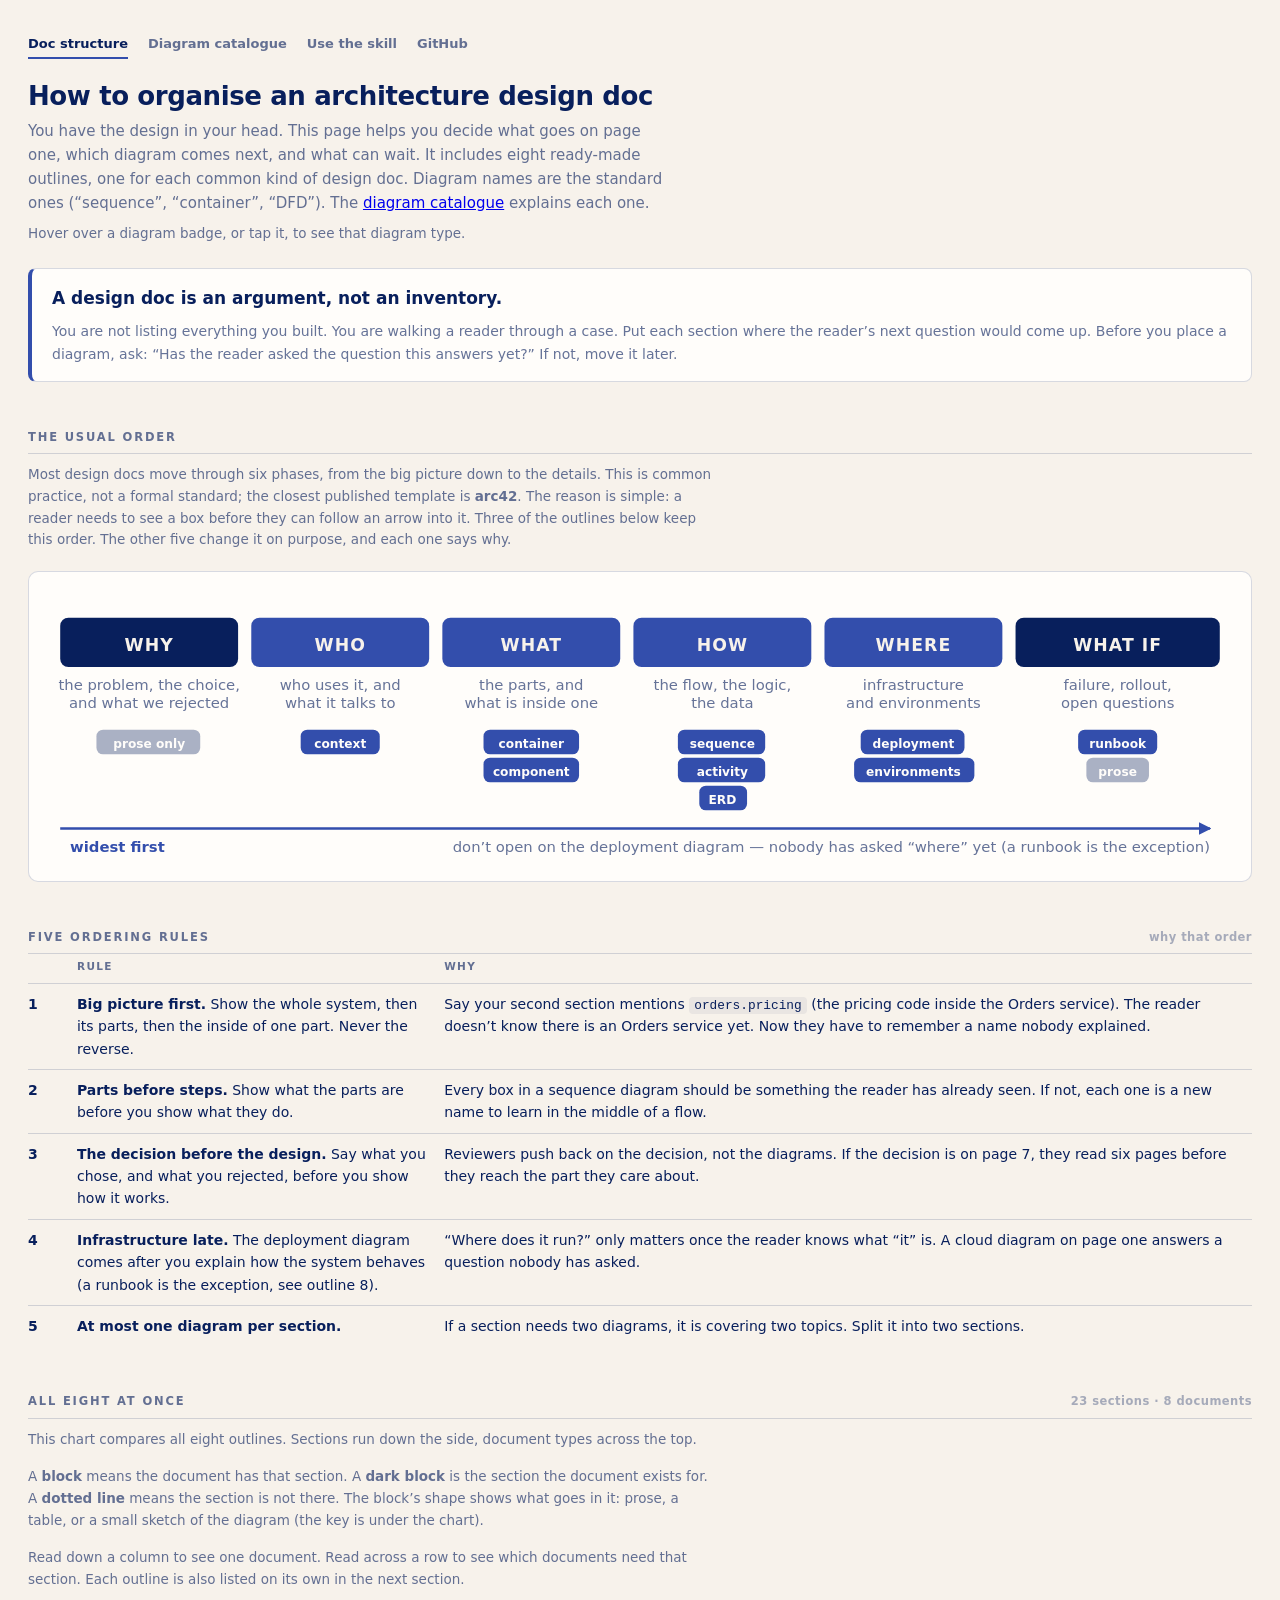
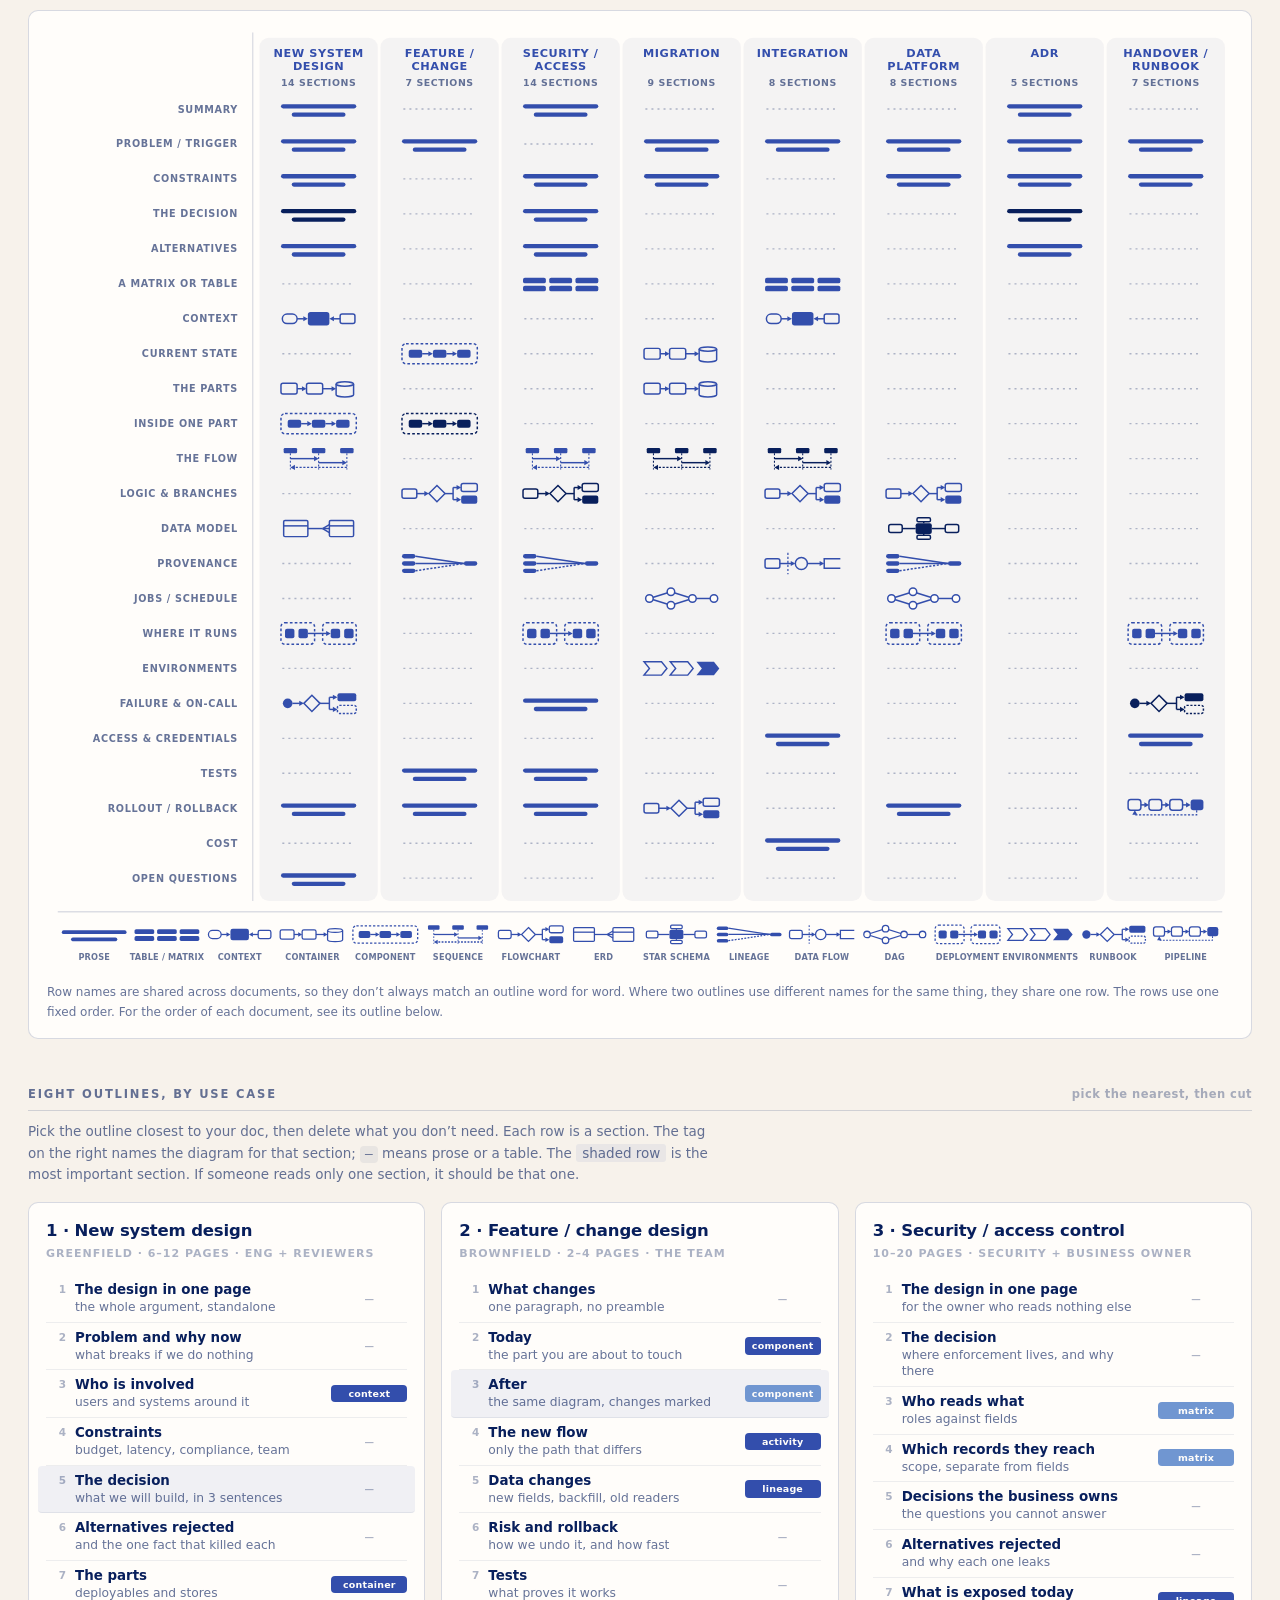
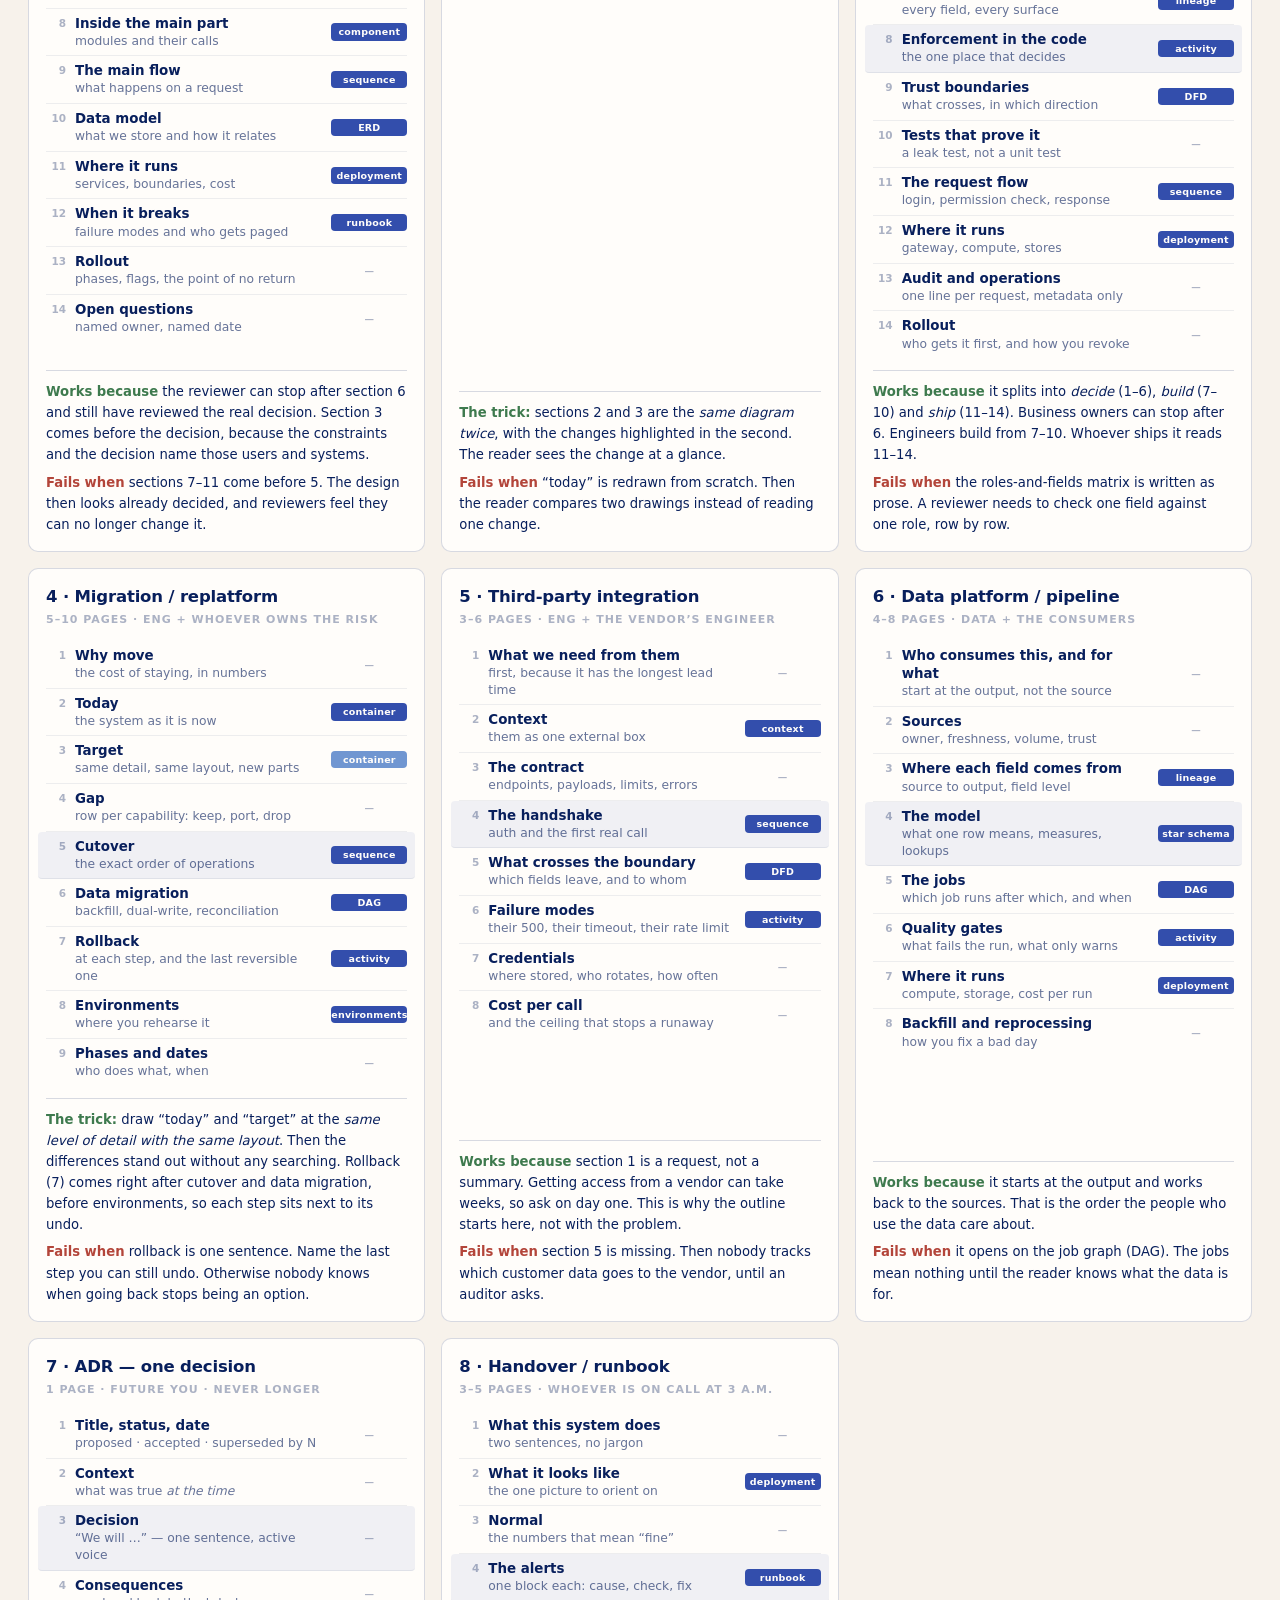
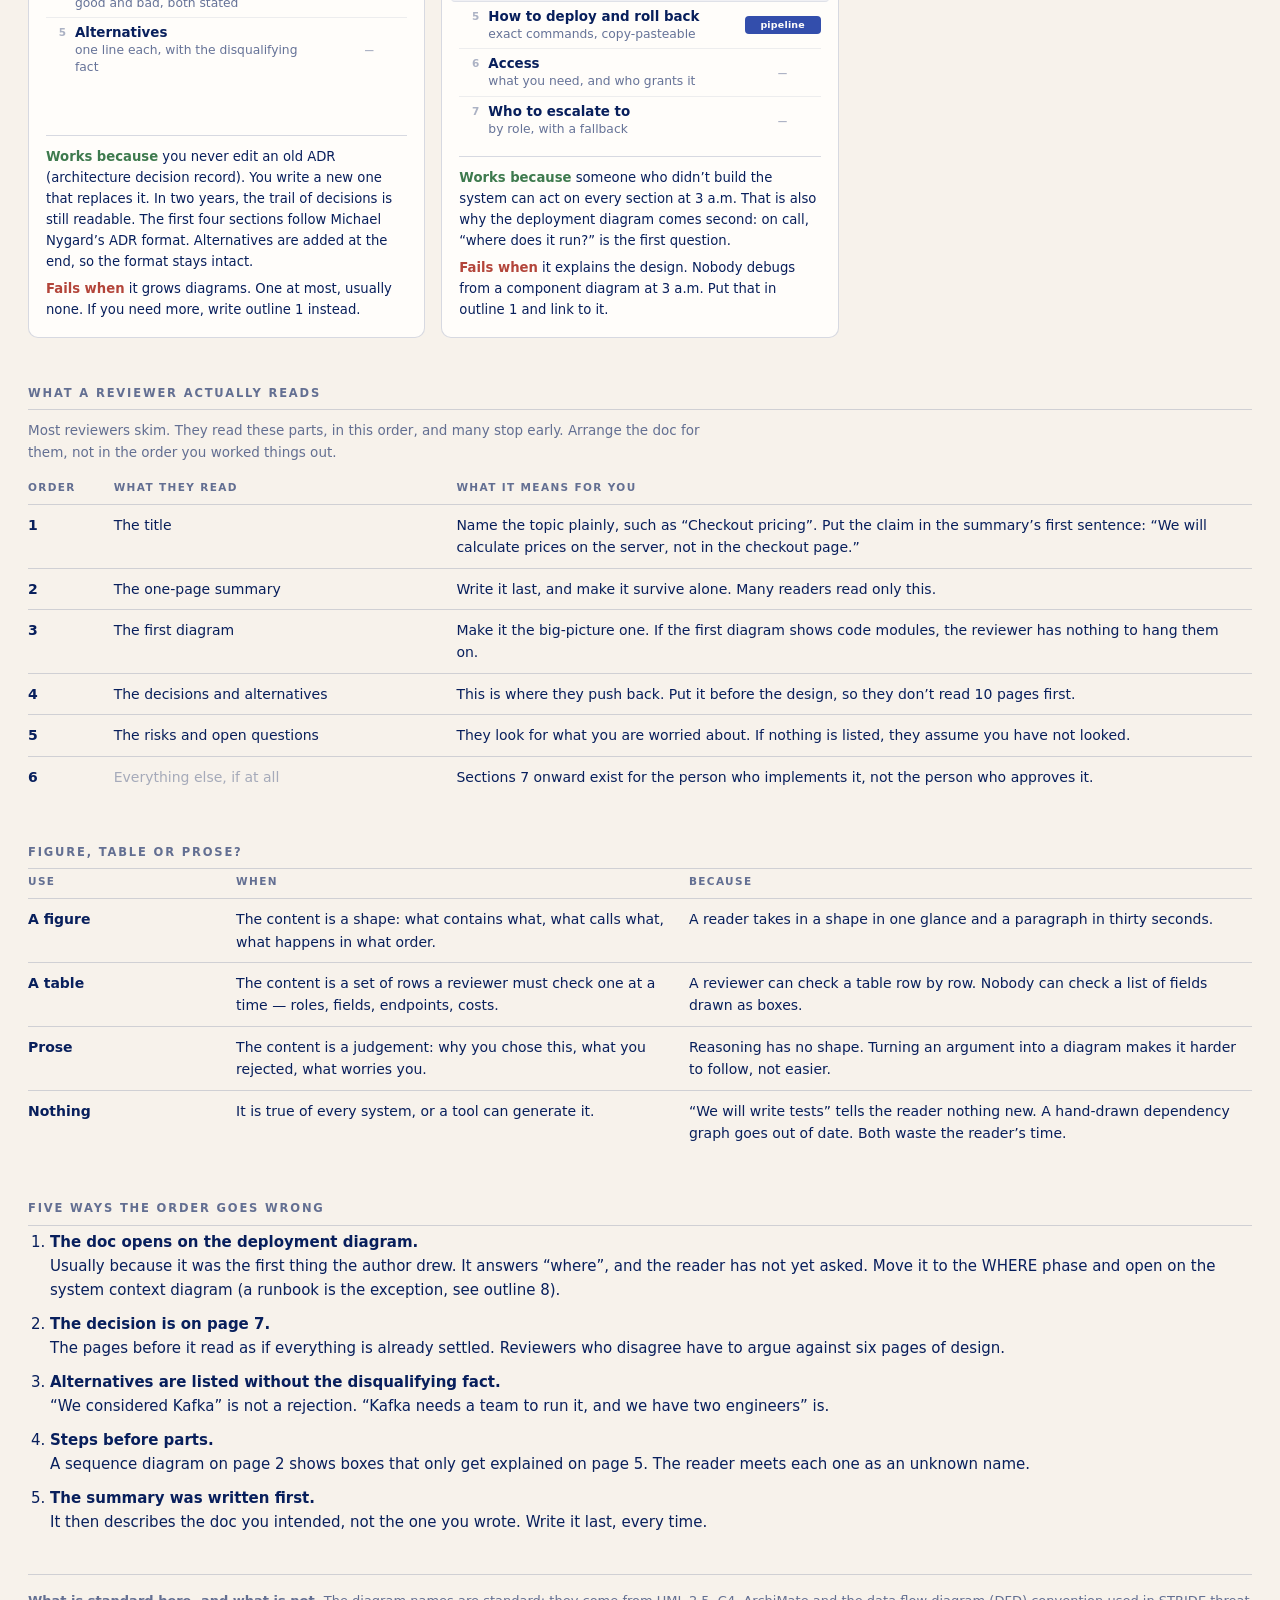
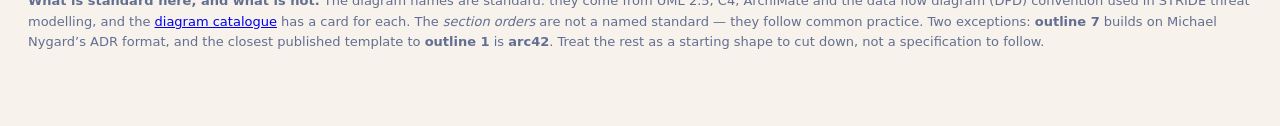
==== commit 5fed64d2: "docs(site): add skill page and rewrite the guide in plain language INTENTION: Make the guide easier " ====
--- a/docs/index.html
+++ b/docs/index.html
@@ -126,26 +126,28 @@
   }
 </style></head><body><div class="wrap">
 
-<nav class="topnav" aria-label="Site"><a href="index.html" aria-current="page">Doc structure</a><a href="diagram-types.html">Diagram catalogue</a><a href="https://github.com/whitewhiteqq/tech-design-doc">GitHub</a></nav>
+<nav class="topnav" aria-label="Site"><a href="index.html" aria-current="page">Doc structure</a><a href="diagram-types.html">Diagram catalogue</a><a href="skill.html">Use the skill</a><a href="https://github.com/whitewhiteqq/tech-design-doc">GitHub</a></nav>
 
 <h1>How to organise an architecture design doc</h1>
-<p class="lede">Which diagram comes first, which comes last, and why. Then eight skeletons — one per
-kind of document — showing the section order and what diagram belongs in each. Every diagram is named
-the way other people name it — “sequence”, “container”, “DFD” — and
-the <a href="diagram-types.html">diagram catalogue</a> has a card for each one.</p>
+<p class="lede">You have the design in your head. This page helps you decide what goes on page one,
+which diagram comes next, and what can wait. It includes eight ready-made outlines, one for each common
+kind of design doc. Diagram names are the standard ones (“sequence”, “container”, “DFD”).
+The <a href="diagram-types.html">diagram catalogue</a> explains each one.</p>
 <p class="hint" hidden>Hover over a diagram badge, or tap it, to see that diagram type.</p>
 
 <div class="rule">
   <b>A design doc is an argument, not an inventory.</b>
-  <p>Sections go in the order the reader’s questions arise, and each diagram answers a question the
-  previous section raised. If a diagram answers nothing anyone asked yet, it is too early. That one
-  test settles almost every ordering argument.</p>
+  <p>You are not listing everything you built. You are walking a reader through a case.
+  Put each section where the reader’s next question would come up. Before you place a diagram, ask:
+  “Has the reader asked the question this answers yet?” If not, move it later.</p>
 </div>
 
 <!-- ══════════════ the arc ══════════════ -->
 <h2>The usual order</h2>
-<p class="note">Six phases. This ordering is common practice, not a named standard — the closest published template is <b>arc42</b>. Every doc below is a subset of this order, never a reshuffle of it. The
-movement is <b>wide to narrow</b>: a reader must meet a box before they can follow an arrow into it.</p>
+<p class="note">Most design docs move through six phases, from the big picture down to the details.
+This is common practice, not a formal standard; the closest published template is <b>arc42</b>.
+The reason is simple: a reader needs to see a box before they can follow an arrow into it.
+Three of the outlines below keep this order. The other five change it on purpose, and each one says why.</p>
 <div class="hero arc">
 <svg viewBox="0 0 720 168" role="group" aria-label="Six phases left to right: why, who, what, how, where, what if. Each names the question it answers and the diagram types that belong in it. An arrow underneath reads widest first.">
   <g font-size="10.5" font-weight="800" fill="#F7F2EB" text-anchor="middle" letter-spacing=".06em">
@@ -156,12 +158,12 @@
     <rect x="472" y="18" width="108" height="30" rx="5" fill="#334EAC"/><text x="526" y="38">WHERE</text>
     <rect x="588" y="18" width="124" height="30" rx="5" fill="#081F5C"/><text x="650" y="38">WHAT IF</text></g>
   <g font-size="9" fill="rgba(8,31,92,.62)" text-anchor="middle">
-    <text x="62" y="62">the problem,</text><text x="62" y="73">and the decision</text>
+    <text x="62" y="62">the problem, the choice,</text><text x="62" y="73">and what we rejected</text>
     <text x="178" y="62">who uses it, and</text><text x="178" y="73">what it talks to</text>
     <text x="294" y="62">the parts, and</text><text x="294" y="73">what is inside one</text>
     <text x="410" y="62">the flow, the logic,</text><text x="410" y="73">the data</text>
     <text x="526" y="62">infrastructure</text><text x="526" y="73">and environments</text>
-    <text x="650" y="62">failure, rollout,</text><text x="650" y="73">what we rejected</text></g>
+    <text x="650" y="62">failure, rollout,</text><text x="650" y="73">open questions</text></g>
   <g font-size="7.4" font-weight="700" text-anchor="middle">
     <rect x="30" y="86" width="63" height="15" rx="4" fill="rgba(8,31,92,.34)"/><text x="62" y="97" fill="#FFFDFA">prose only</text>
     <g class="chip" data-card="a1" tabindex="0" role="button" aria-label="Diagram type: context"><rect x="154" y="86" width="48" height="15" rx="4" fill="#334EAC"/><text x="178" y="97" fill="#FFFDFA">context</text></g>
@@ -177,18 +179,18 @@
   </g>
   <path d="M8 146 L706 146" fill="none" stroke="#334EAC" stroke-width="1.4" marker-end="url(#a)"/>
   <text x="14" y="160" font-size="9" font-weight="700" fill="#334EAC">widest first</text>
-  <text x="706" y="160" font-size="9" fill="rgba(8,31,92,.62)" text-anchor="end">never open on a deployment diagram — it answers “where”, and nobody has asked yet</text>
+  <text x="706" y="160" font-size="9" fill="rgba(8,31,92,.62)" text-anchor="end">don’t open on the deployment diagram — nobody has asked “where” yet (a runbook is the exception)</text>
 </svg>
 <div class="phases">
   <ol aria-label="Six phases, in order">
-    <li><b>WHY</b><span class="q">the problem, and the decision</span><span class="chips"><span class="dg n">prose only</span></span></li>
+    <li><b>WHY</b><span class="q">the problem, the choice, and what we rejected</span><span class="chips"><span class="dg n">prose only</span></span></li>
     <li><b>WHO</b><span class="q">who uses it, and what it talks to</span><span class="chips"><button type="button" class="dg" data-card="a1">context</button></span></li>
     <li><b>WHAT</b><span class="q">the parts, and what is inside one</span><span class="chips"><button type="button" class="dg" data-card="a2">container</button><button type="button" class="dg" data-card="a3">component</button></span></li>
     <li><b>HOW</b><span class="q">the flow, the logic, the data</span><span class="chips"><button type="button" class="dg" data-card="c1">sequence</button><button type="button" class="dg" data-card="c3">activity</button><button type="button" class="dg" data-card="d1">ERD</button></span></li>
     <li><b>WHERE</b><span class="q">infrastructure and environments</span><span class="chips"><button type="button" class="dg" data-card="b1">deployment</button><button type="button" class="dg" data-card="b3">environments</button></span></li>
-    <li><b>WHAT IF</b><span class="q">failure, rollout, what we rejected</span><span class="chips"><button type="button" class="dg" data-card="e3">runbook</button><span class="dg n">prose</span></span></li>
+    <li><b>WHAT IF</b><span class="q">failure, rollout, open questions</span><span class="chips"><button type="button" class="dg" data-card="e3">runbook</button><span class="dg n">prose</span></span></li>
   </ol>
-  <p><b>Widest first.</b> Never open on a deployment diagram — it answers “where”, and nobody has asked yet.</p>
+  <p><b>Widest first.</b> Don’t open on the deployment diagram (a runbook is the exception, see outline 8). Nobody has asked “where” yet.</p>
 </div>
 </div>
 
@@ -196,26 +198,26 @@
 <h2>Five ordering rules <span class="cnt">why that order</span></h2>
 <table>
   <tr><th style="width:4%"></th><th style="width:30%">Rule</th><th>Why</th></tr>
-  <tr><td><b>1</b></td><td><b>Widest altitude first.</b> Context → container → component, never the reverse.</td>
-      <td>A reader who meets <code>orders.pricing</code> before they know the system exists has to hold an unexplained name in working memory. Zooming in is free; zooming out mid-document is not.</td></tr>
-  <tr><td><b>2</b></td><td><b>Structure before behaviour.</b> Every structure diagram before any behaviour diagram.</td>
-      <td>A sequence diagram’s participants have to be things the reader already met. Otherwise each lifeline is a new noun arriving at the worst moment.</td></tr>
-  <tr><td><b>3</b></td><td><b>The decision before the design.</b> State what you chose, and what you rejected, before you draw how it works.</td>
-      <td>Reviewers argue with the decision, not the drawing. Burying it on page 7 wastes the first six pages of their attention.</td></tr>
-  <tr><td><b>4</b></td><td><b>Deployment late.</b> The deployment diagram belongs after the behaviour, not before it.</td>
-      <td>“Where does it run” only matters once “what is it” is settled. A doc that opens on a cloud diagram has answered a question nobody asked.</td></tr>
-  <tr><td><b>5</b></td><td><b>One diagram per section, at most.</b></td>
-      <td>Two diagrams in one section means the section has two topics. Split the section, not the figure.</td></tr>
+  <tr><td><b>1</b></td><td><b>Big picture first.</b> Show the whole system, then its parts, then the inside of one part. Never the reverse.</td>
+      <td>Say your second section mentions <code>orders.pricing</code> (the pricing code inside the Orders service). The reader doesn’t know there is an Orders service yet. Now they have to remember a name nobody explained.</td></tr>
+  <tr><td><b>2</b></td><td><b>Parts before steps.</b> Show what the parts are before you show what they do.</td>
+      <td>Every box in a sequence diagram should be something the reader has already seen. If not, each one is a new name to learn in the middle of a flow.</td></tr>
+  <tr><td><b>3</b></td><td><b>The decision before the design.</b> Say what you chose, and what you rejected, before you show how it works.</td>
+      <td>Reviewers push back on the decision, not the diagrams. If the decision is on page 7, they read six pages before they reach the part they care about.</td></tr>
+  <tr><td><b>4</b></td><td><b>Infrastructure late.</b> The deployment diagram comes after you explain how the system behaves (a runbook is the exception, see outline 8).</td>
+      <td>“Where does it run?” only matters once the reader knows what “it” is. A cloud diagram on page one answers a question nobody has asked.</td></tr>
+  <tr><td><b>5</b></td><td><b>At most one diagram per section.</b></td>
+      <td>If a section needs two diagrams, it is covering two topics. Split it into two sections.</td></tr>
 </table>
 
 <!-- ══════════════ all eight at once ══════════════ -->
 <h2>All eight at once <span class="cnt">23 sections · 8 documents</span></h2>
-<p class="note">Every section any of the eight documents uses, down the side. Every document, across
-the top. A <b>solid block</b> means that document has that section; a <b>dark block</b> marks the one
-section the document exists to deliver; a <b>faint dotted line</b> means it is absent. The block’s
-shape says what fills it — two bars for prose, a grid for a table or matrix, and for a figure, a
-small silhouette of that diagram type, named in the key under the matrix. Read a column to see the shape of one document; read a row to see which documents need that
-section at all.</p>
+<p class="note">This chart compares all eight outlines. Sections run down the side, document types across the top.</p>
+<p class="note">A <b>block</b> means the document has that section. A <b>dark block</b> is the section the document exists for.
+A <b>dotted line</b> means the section is not there. The block’s shape shows what goes in it: prose, a table, or a
+small sketch of the diagram (the key is under the chart).</p>
+<p class="note">Read down a column to see one document. Read across a row to see which documents need that section.
+Each outline is also listed on its own in the next section.</p>
 <div class="hero">
 <svg viewBox="0 0 882 702" role="group" aria-label="Twenty-three canonical sections down the side, eight document types across the top. A block means the document has that section, a dark block marks the section it exists to deliver, a faint dotted line means it is absent, and the shape of the block is a small silhouette of what fills the section: prose, a table, or one of fourteen diagram types named in the key underneath.">
 <rect x="158" y="8" width="88" height="642" rx="7" fill="rgba(8,31,92,.045)"/>
@@ -226,9 +228,9 @@
 <text x="292" y="22" font-size="8.4" font-weight="800" fill="#334EAC" text-anchor="middle" letter-spacing=".05em">FEATURE /</text>
 <text x="292" y="32" font-size="8.4" font-weight="800" fill="#334EAC" text-anchor="middle" letter-spacing=".05em">CHANGE</text>
 <text x="292" y="44" font-size="7" font-weight="600" fill="rgba(8,31,92,.62)" text-anchor="middle" letter-spacing=".06em">7 SECTIONS</text>
-<rect x="338" y="8" width="88" height="642" rx="7" fill="#FFFDFA" stroke="#081F5C" stroke-width="1.2"/>
-<text x="382" y="22" font-size="8.4" font-weight="800" fill="#081F5C" text-anchor="middle" letter-spacing=".05em">SECURITY /</text>
-<text x="382" y="32" font-size="8.4" font-weight="800" fill="#081F5C" text-anchor="middle" letter-spacing=".05em">ACCESS</text>
+<rect x="338" y="8" width="88" height="642" rx="7" fill="rgba(8,31,92,.045)"/>
+<text x="382" y="22" font-size="8.4" font-weight="800" fill="#334EAC" text-anchor="middle" letter-spacing=".05em">SECURITY /</text>
+<text x="382" y="32" font-size="8.4" font-weight="800" fill="#334EAC" text-anchor="middle" letter-spacing=".05em">ACCESS</text>
 <text x="382" y="44" font-size="7" font-weight="600" fill="rgba(8,31,92,.62)" text-anchor="middle" letter-spacing=".06em">14 SECTIONS</text>
 <rect x="428" y="8" width="88" height="642" rx="7" fill="rgba(8,31,92,.045)"/>
 <text x="472" y="22" font-size="8.4" font-weight="800" fill="#334EAC" text-anchor="middle" letter-spacing=".05em">MIGRATION</text>
@@ -506,19 +508,16 @@
   <li><button type="button" class="dg" data-card="e3">runbook</button></li>
   <li><button type="button" class="dg" data-card="e1">pipeline</button></li>
 </ul>
-<p style="font-size:12px;color:var(--mut);margin:12px 0 0">Section names are canonical, not verbatim:
-a few are merged onto one row where two documents call the same thing by different names. The
-highlighted column, security / access control, shows the decide-build-ship order most clearly. The decision and its
-table come before any diagram, the diagrams follow, and rollout comes last: decide, then build,
-then ship.</p>
+<p style="font-size:12px;color:var(--mut);margin:12px 0 0">Row names are shared across documents, so they don’t always
+match an outline word for word. Where two outlines use different names for the same thing, they share one row.
+The rows use one fixed order. For the order of each document, see its outline below.</p>
 </div>
 
 <!-- ══════════════ skeletons ══════════════ -->
-<h2>Eight skeletons, by use case <span class="cnt">pick the nearest, then cut</span></h2>
-<p class="note">Each row is a section. The chip on the right names the diagram that belongs there, or
-<code>—</code> for prose and tables only. The <span style="background:rgba(51,78,172,.07);padding:1px 6px;border-radius:3px">shaded row</span>
-is the section the whole document exists to deliver. If a reader reads one section, make
-it that one.</p>
+<h2>Eight outlines, by use case <span class="cnt">pick the nearest, then cut</span></h2>
+<p class="note">Pick the outline closest to your doc, then delete what you don’t need. Each row is a section.
+The tag on the right names the diagram for that section; <code>—</code> means prose or a table. The <span style="background:rgba(51,78,172,.07);padding:1px 6px;border-radius:3px">shaded row</span>
+is the most important section. If someone reads only one section, it should be that one.</p>
 <div class="grid">
 
 <!-- 1 -->
@@ -542,8 +541,8 @@
     <li><b>Open questions</b><span class="q">named owner, named date</span><span class="dg n">—</span></li>
   </ol>
   <div class="tail">
-    <p class="k"><b>Works because</b> the reviewer can stop after section 6 and still have reviewed the real decision.</p>
-    <p class="x"><b>Fails when</b> sections 7–11 arrive before 5. Then every page of design is read as a fait accompli.</p>
+    <p class="k"><b>Works because</b> the reviewer can stop after section 6 and still have reviewed the real decision. Section 3 comes before the decision, because the constraints and the decision name those users and systems.</p>
+    <p class="x"><b>Fails when</b> sections 7–11 come before 5. The design then looks already decided, and reviewers feel they can no longer change it.</p>
   </div>
 </div>
 
@@ -561,7 +560,7 @@
     <li><b>Tests</b><span class="q">what proves it works</span><span class="dg n">—</span></li>
   </ol>
   <div class="tail">
-    <p class="k"><b>The trick:</b> sections 2 and 3 are the <i>same diagram twice</i>, at the same altitude, with the delta highlighted. Nothing else communicates a change so fast.</p>
+    <p class="k"><b>The trick:</b> sections 2 and 3 are the <i>same diagram twice</i>, with the changes highlighted in the second. The reader sees the change at a glance.</p>
     <p class="x"><b>Fails when</b> “today” is redrawn from scratch. Then the reader compares two drawings instead of reading one change.</p>
   </div>
 </div>
@@ -587,8 +586,8 @@
     <li><b>Rollout</b><span class="q">who gets it first, and how you revoke</span><span class="dg n">—</span></li>
   </ol>
   <div class="tail">
-    <p class="k"><b>Works because</b> it splits <i>decide</i> (1–6), <i>build</i> (7–10) and <i>ship</i> (11–14). Three audiences, three stopping points.</p>
-    <p class="x"><b>Fails when</b> the field matrix is prose. A reviewer must be able to check one row against one role.</p>  </div>
+    <p class="k"><b>Works because</b> it splits into <i>decide</i> (1–6), <i>build</i> (7–10) and <i>ship</i> (11–14). Business owners can stop after 6. Engineers build from 7–10. Whoever ships it reads 11–14.</p>
+    <p class="x"><b>Fails when</b> the roles-and-fields matrix is written as prose. A reviewer needs to check one field against one role, row by row.</p>  </div>
 </div>
 
 <!-- 4 -->
@@ -598,7 +597,7 @@
   <ol class="sec">
     <li><b>Why move</b><span class="q">the cost of staying, in numbers</span><span class="dg n">—</span></li>
     <li><b>Today</b><span class="q">the system as it is now</span><button type="button" class="dg" data-card="a2">container</button></li>
-    <li><b>Target</b><span class="q">same altitude, same layout, new parts</span><button type="button" class="dg t" data-card="a2">container</button></li>
+    <li><b>Target</b><span class="q">same detail, same layout, new parts</span><button type="button" class="dg t" data-card="a2">container</button></li>
     <li><b>Gap</b><span class="q">row per capability: keep, port, drop</span><span class="dg n">—</span></li>
     <li class="hinge"><b>Cutover</b><span class="q">the exact order of operations</span><button type="button" class="dg" data-card="c1">sequence</button></li>
     <li><b>Data migration</b><span class="q">backfill, dual-write, reconciliation</span><button type="button" class="dg" data-card="d5">DAG</button></li>
@@ -607,8 +606,8 @@
     <li><b>Phases and dates</b><span class="q">who does what, when</span><span class="dg n">—</span></li>
   </ol>
   <div class="tail">
-    <p class="k"><b>The trick:</b> draw “today” and “target” at the <i>same altitude with the same layout</i>, so the eye reads the difference instead of hunting for it.</p>
-    <p class="x"><b>Fails when</b> rollback is one sentence. Name the last reversible step, or the plan is a one-way door nobody noticed.</p>
+    <p class="k"><b>The trick:</b> draw “today” and “target” at the <i>same level of detail with the same layout</i>. Then the differences stand out without any searching. Rollback (7) comes right after cutover and data migration, before environments, so each step sits next to its undo.</p>
+    <p class="x"><b>Fails when</b> rollback is one sentence. Name the last step you can still undo. Otherwise nobody knows when going back stops being an option.</p>
   </div>
 </div>
 
@@ -621,14 +620,14 @@
     <li><b>Context</b><span class="q">them as one external box</span><button type="button" class="dg" data-card="a1">context</button></li>
     <li><b>The contract</b><span class="q">endpoints, payloads, limits, errors</span><span class="dg n">—</span></li>
     <li class="hinge"><b>The handshake</b><span class="q">auth and the first real call</span><button type="button" class="dg" data-card="c1">sequence</button></li>
+    <li><b>What crosses the boundary</b><span class="q">which fields leave, and to whom</span><button type="button" class="dg" data-card="d3">DFD</button></li>
     <li><b>Failure modes</b><span class="q">their 500, their timeout, their rate limit</span><button type="button" class="dg" data-card="c3">activity</button></li>
-    <li><b>What crosses the boundary</b><span class="q">which fields leave, and to whom</span><button type="button" class="dg" data-card="d3">DFD</button></li>
     <li><b>Credentials</b><span class="q">where stored, who rotates, how often</span><span class="dg n">—</span></li>
     <li><b>Cost per call</b><span class="q">and the ceiling that stops a runaway</span><span class="dg n">—</span></li>
   </ol>
   <div class="tail">
-    <p class="k"><b>Works because</b> section 1 is an ask, not a summary. Vendor access takes weeks; start it on day one.</p>
-    <p class="x"><b>Fails when</b> section 6 is missing. Nobody notices which customer fields leave the building until an auditor asks.</p>
+    <p class="k"><b>Works because</b> section 1 is a request, not a summary. Getting access from a vendor can take weeks, so ask on day one. This is why the outline starts here, not with the problem.</p>
+    <p class="x"><b>Fails when</b> section 5 is missing. Then nobody tracks which customer data goes to the vendor, until an auditor asks.</p>
   </div>
 </div>
 
@@ -640,15 +639,15 @@
     <li><b>Who consumes this, and for what</b><span class="q">start at the output, not the source</span><span class="dg n">—</span></li>
     <li><b>Sources</b><span class="q">owner, freshness, volume, trust</span><span class="dg n">—</span></li>
     <li><b>Where each field comes from</b><span class="q">source to output, field level</span><button type="button" class="dg" data-card="d4">lineage</button></li>
-    <li class="hinge"><b>The model</b><span class="q">grain, facts, dimensions</span><button type="button" class="dg" data-card="d2">star schema</button></li>
-    <li><b>The jobs</b><span class="q">order, parallelism, schedule</span><button type="button" class="dg" data-card="d5">DAG</button></li>
+    <li class="hinge"><b>The model</b><span class="q">what one row means, measures, lookups</span><button type="button" class="dg" data-card="d2">star schema</button></li>
+    <li><b>The jobs</b><span class="q">which job runs after which, and when</span><button type="button" class="dg" data-card="d5">DAG</button></li>
     <li><b>Quality gates</b><span class="q">what fails the run, what only warns</span><button type="button" class="dg" data-card="c3">activity</button></li>
     <li><b>Where it runs</b><span class="q">compute, storage, cost per run</span><button type="button" class="dg" data-card="b1">deployment</button></li>
     <li><b>Backfill and reprocessing</b><span class="q">how you fix a bad day</span><span class="dg n">—</span></li>
   </ol>
   <div class="tail">
-    <p class="k"><b>Works because</b> it reads backwards: output first, then source. That is the order the consumer cares about.</p>
-    <p class="x"><b>Fails when</b> it opens on the DAG. A task graph means nothing until the reader knows what the data is for.</p>
+    <p class="k"><b>Works because</b> it starts at the output and works back to the sources. That is the order the people who use the data care about.</p>
+    <p class="x"><b>Fails when</b> it opens on the job graph (DAG). The jobs mean nothing until the reader knows what the data is for.</p>
   </div>
 </div>
 
@@ -658,14 +657,14 @@
   <p class="meta">1 page · future you · never longer</p>
   <ol class="sec">
     <li><b>Title, status, date</b><span class="q">proposed · accepted · superseded by N</span><span class="dg n">—</span></li>
-    <li><b>Context</b><span class="q">the forces that applied <i>at the time</i></span><span class="dg n">—</span></li>
+    <li><b>Context</b><span class="q">what was true <i>at the time</i></span><span class="dg n">—</span></li>
     <li class="hinge"><b>Decision</b><span class="q">“We will …” — one sentence, active voice</span><span class="dg n">—</span></li>
     <li><b>Consequences</b><span class="q">good and bad, both stated</span><span class="dg n">—</span></li>
     <li><b>Alternatives</b><span class="q">one line each, with the disqualifying fact</span><span class="dg n">—</span></li>
   </ol>
   <div class="tail">
-    <p class="k"><b>Works because</b> it is immutable. You never edit an ADR; you supersede it. That is what makes the history readable in two years.</p>
-    <p class="x"><b>Fails when</b> it grows a diagram. At most one, and usually none — if you need a figure, you are writing doc type 1.</p>
+    <p class="k"><b>Works because</b> you never edit an old ADR (architecture decision record). You write a new one that replaces it. In two years, the trail of decisions is still readable. The first four sections follow Michael Nygard’s ADR format. Alternatives are added at the end, so the format stays intact.</p>
+    <p class="x"><b>Fails when</b> it grows diagrams. One at most, usually none. If you need more, write outline 1 instead.</p>
   </div>
 </div>
 
@@ -683,22 +682,22 @@
     <li><b>Who to escalate to</b><span class="q">by role, with a fallback</span><span class="dg n">—</span></li>
   </ol>
   <div class="tail">
-    <p class="k"><b>Works because</b> every section is actionable at 3 a.m. by someone who did not build it.</p>
-    <p class="x"><b>Fails when</b> it explains architecture. Nobody debugs from a component diagram at 3 a.m. — put that in doc type 1 and link it.</p>
+    <p class="k"><b>Works because</b> someone who didn’t build the system can act on every section at 3 a.m. That is also why the deployment diagram comes second: on call, “where does it run?” is the first question.</p>
+    <p class="x"><b>Fails when</b> it explains the design. Nobody debugs from a component diagram at 3 a.m. Put that in outline 1 and link to it.</p>
   </div>
 </div>
 </div>
 
 <!-- ══════════════ first five minutes ══════════════ -->
 <h2>What a reviewer actually reads</h2>
-<p class="note">In order, and usually in under five minutes. Design the document around this, not
-around the order you figured things out in.</p>
+<p class="note">Most reviewers skim. They read these parts, in this order, and many stop early.
+Arrange the doc for them, not in the order you worked things out.</p>
 <table>
   <tr><th style="width:7%">Order</th><th style="width:28%">What they read</th><th>What it means for you</th></tr>
-  <tr><td><b>1</b></td><td>The title</td><td>Make it a claim, not a topic. “Calculate prices on the server, not in the checkout page” beats “Pricing design”.</td></tr>
+  <tr><td><b>1</b></td><td>The title</td><td>Name the topic plainly, such as “Checkout pricing”. Put the claim in the summary’s first sentence: “We will calculate prices on the server, not in the checkout page.”</td></tr>
   <tr><td><b>2</b></td><td>The one-page summary</td><td>Write it last, and make it survive alone. Many readers read only this.</td></tr>
-  <tr><td><b>3</b></td><td>The first diagram</td><td>Make it the widest one. A reviewer who meets a module name here is already lost.</td></tr>
-  <tr><td><b>4</b></td><td>The decisions and alternatives</td><td>This is where they push back. Put it before the design, or they argue after reading 10 pages of it.</td></tr>
+  <tr><td><b>3</b></td><td>The first diagram</td><td>Make it the big-picture one. If the first diagram shows code modules, the reviewer has nothing to hang them on.</td></tr>
+  <tr><td><b>4</b></td><td>The decisions and alternatives</td><td>This is where they push back. Put it before the design, so they don’t read 10 pages first.</td></tr>
   <tr><td><b>5</b></td><td>The risks and open questions</td><td>They look for what you are worried about. If nothing is listed, they assume you have not looked.</td></tr>
   <tr><td><b>6</b></td><td style="color:var(--faint)">Everything else, if at all</td><td>Sections 7 onward exist for the person who implements it, not the person who approves it.</td></tr>
 </table>
@@ -708,25 +707,25 @@
 <table>
   <tr><th style="width:17%">Use</th><th style="width:37%">When</th><th>Because</th></tr>
   <tr><td><b>A figure</b></td><td>The content is a shape: what contains what, what calls what, what happens in what order.</td><td>A reader takes in a shape in one glance and a paragraph in thirty seconds.</td></tr>
-  <tr><td><b>A table</b></td><td>The content is a set of rows a reviewer must check one at a time — roles, fields, endpoints, costs.</td><td>Precision. Nobody can audit a field list drawn as boxes.</td></tr>
-  <tr><td><b>Prose</b></td><td>The content is a judgement: why you chose this, what you rejected, what worries you.</td><td>Reasoning has no shape. A diagram of an argument is a flowchart nobody asked for.</td></tr>
-  <tr><td><b>Nothing</b></td><td>It is true of every system, or a tool can generate it.</td><td>“We will write tests” and a hand-drawn dependency graph both cost attention and return none.</td></tr>
+  <tr><td><b>A table</b></td><td>The content is a set of rows a reviewer must check one at a time — roles, fields, endpoints, costs.</td><td>A reviewer can check a table row by row. Nobody can check a list of fields drawn as boxes.</td></tr>
+  <tr><td><b>Prose</b></td><td>The content is a judgement: why you chose this, what you rejected, what worries you.</td><td>Reasoning has no shape. Turning an argument into a diagram makes it harder to follow, not easier.</td></tr>
+  <tr><td><b>Nothing</b></td><td>It is true of every system, or a tool can generate it.</td><td>“We will write tests” tells the reader nothing new. A hand-drawn dependency graph goes out of date. Both waste the reader’s time.</td></tr>
 </table>
 
 <h2>Five ways the order goes wrong</h2>
 <ol class="mist">
-  <li><b>The doc opens on the deployment diagram.</b> Usually because it was the first thing the author drew. It answers “where”, and the reader has not yet asked. Move it to the WHERE phase and open on the system context diagram.</li>
-  <li><b>The decision is on page 7.</b> Every page before it reads as a presentation of something already settled. Reviewers who disagree have to argue backwards.</li>
+  <li><b>The doc opens on the deployment diagram.</b> Usually because it was the first thing the author drew. It answers “where”, and the reader has not yet asked. Move it to the WHERE phase and open on the system context diagram (a runbook is the exception, see outline 8).</li>
+  <li><b>The decision is on page 7.</b> The pages before it read as if everything is already settled. Reviewers who disagree have to argue against six pages of design.</li>
   <li><b>Alternatives are listed without the disqualifying fact.</b> “We considered Kafka” is not a rejection. “Kafka needs a team to run it, and we have two engineers” is.</li>
-  <li><b>Behaviour before structure.</b> A sequence diagram on page 2 whose participants appear on page 5. Every lifeline is an unexplained noun.</li>
+  <li><b>Steps before parts.</b> A sequence diagram on page 2 shows boxes that only get explained on page 5. The reader meets each one as an unknown name.</li>
   <li><b>The summary was written first.</b> It then describes the doc you intended, not the one you wrote. Write it last, every time.</li>
 </ol>
 
 <p class="foot"><b>What is standard here, and what is not.</b> The diagram names are standard: they come
-from UML 2.5, C4, ArchiMate and the DFD/STRIDE convention, and
+from UML 2.5, C4, ArchiMate and the data flow diagram (DFD) convention used in STRIDE threat modelling, and
 the <a href="diagram-types.html">diagram catalogue</a> has a card for each. The <i>section orders</i> are
-not a named standard — they follow common practice. Two exceptions: <b>skeleton 7</b> is Michael
-Nygard’s ADR format, and the closest published template to <b>skeleton 1</b> is <b>arc42</b>. Treat the
+not a named standard — they follow common practice. Two exceptions: <b>outline 7</b> builds on Michael
+Nygard’s ADR format, and the closest published template to <b>outline 1</b> is <b>arc42</b>. Treat the
 rest as a starting shape to cut down, not a specification to follow.</p>
 
 </div>
